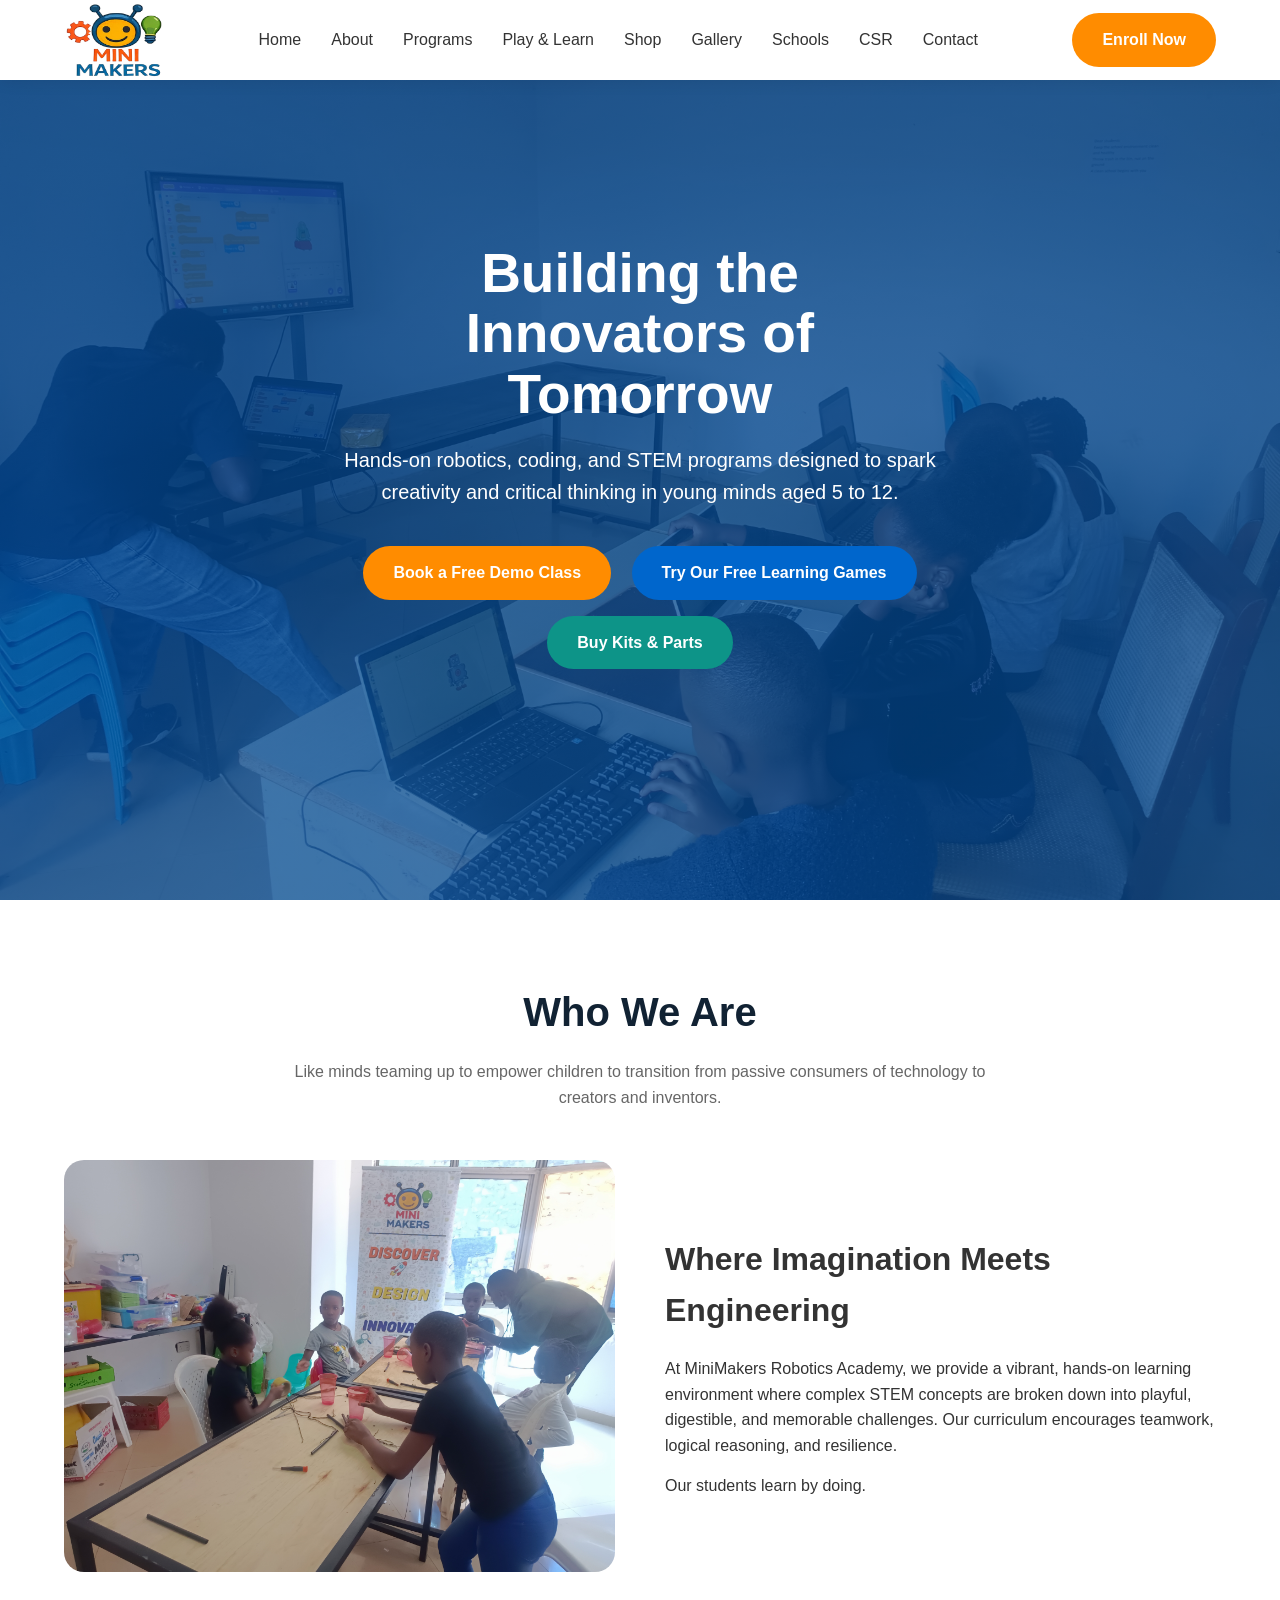
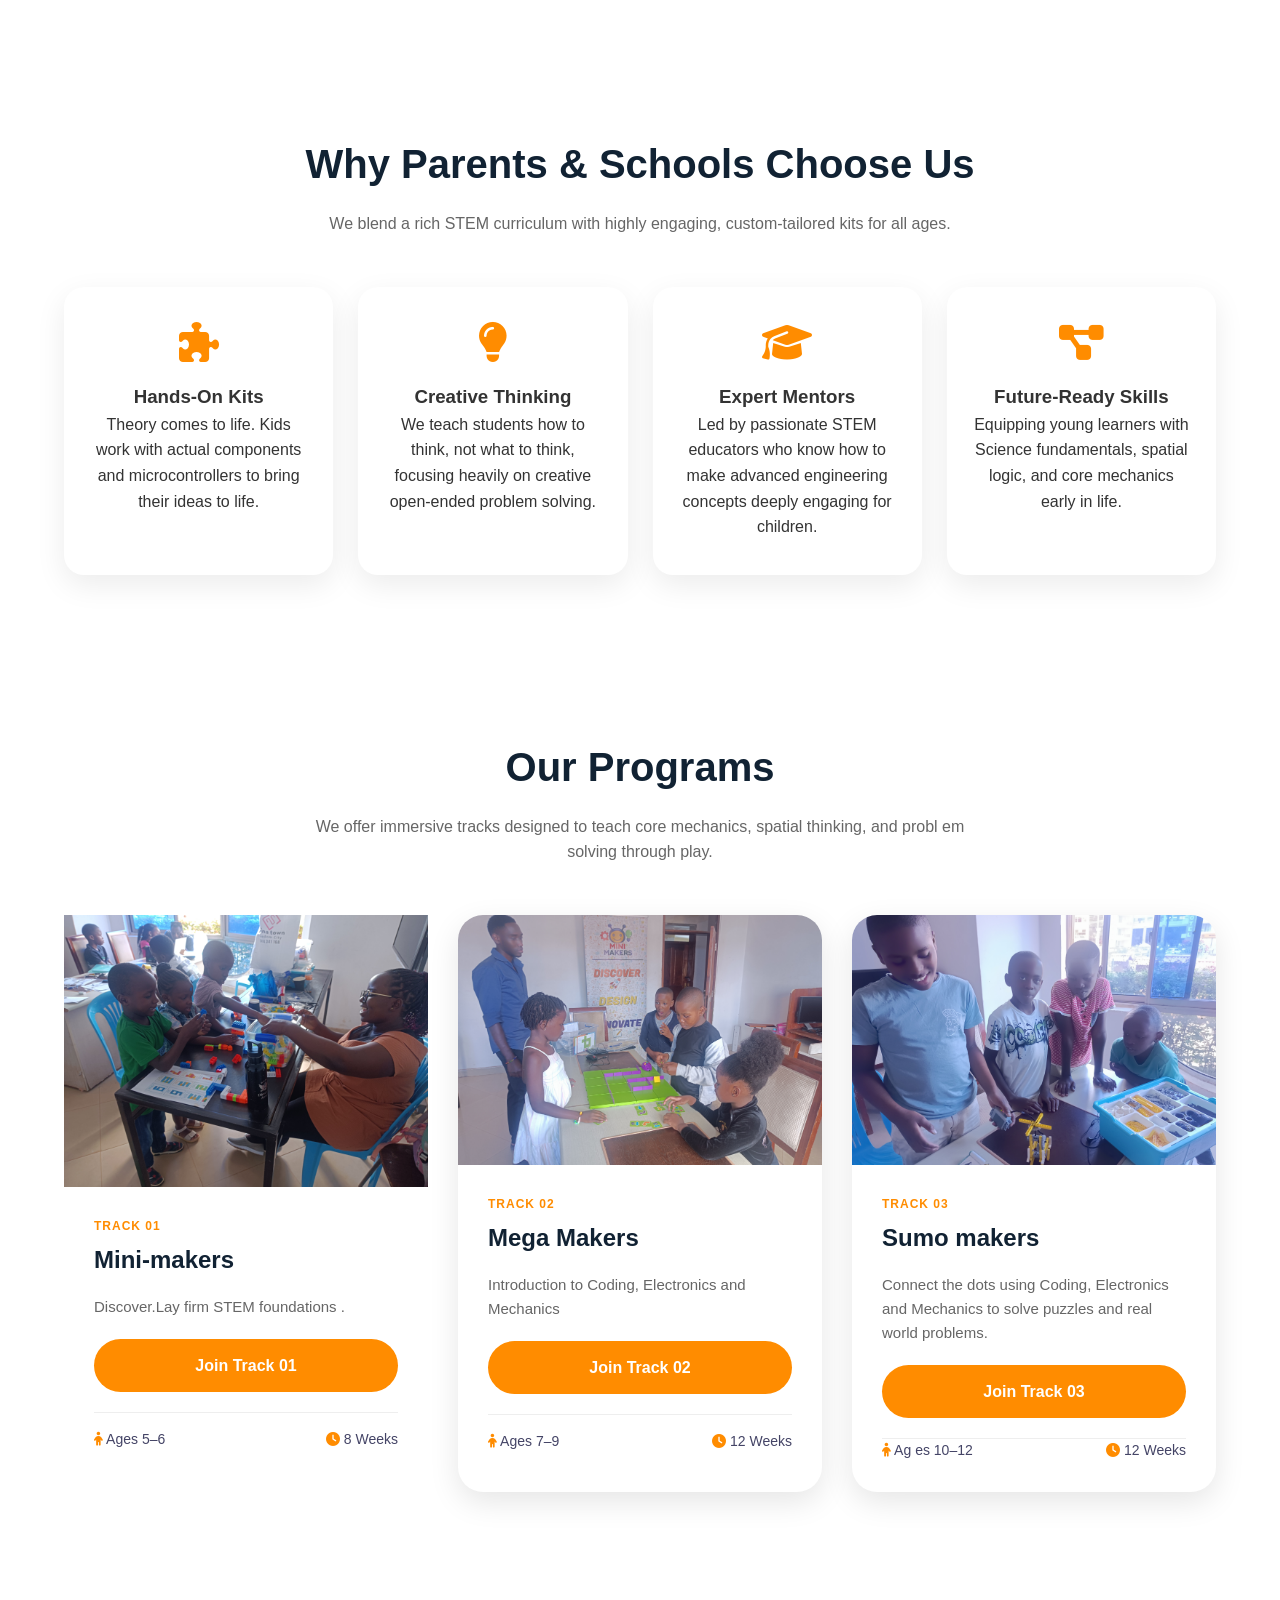
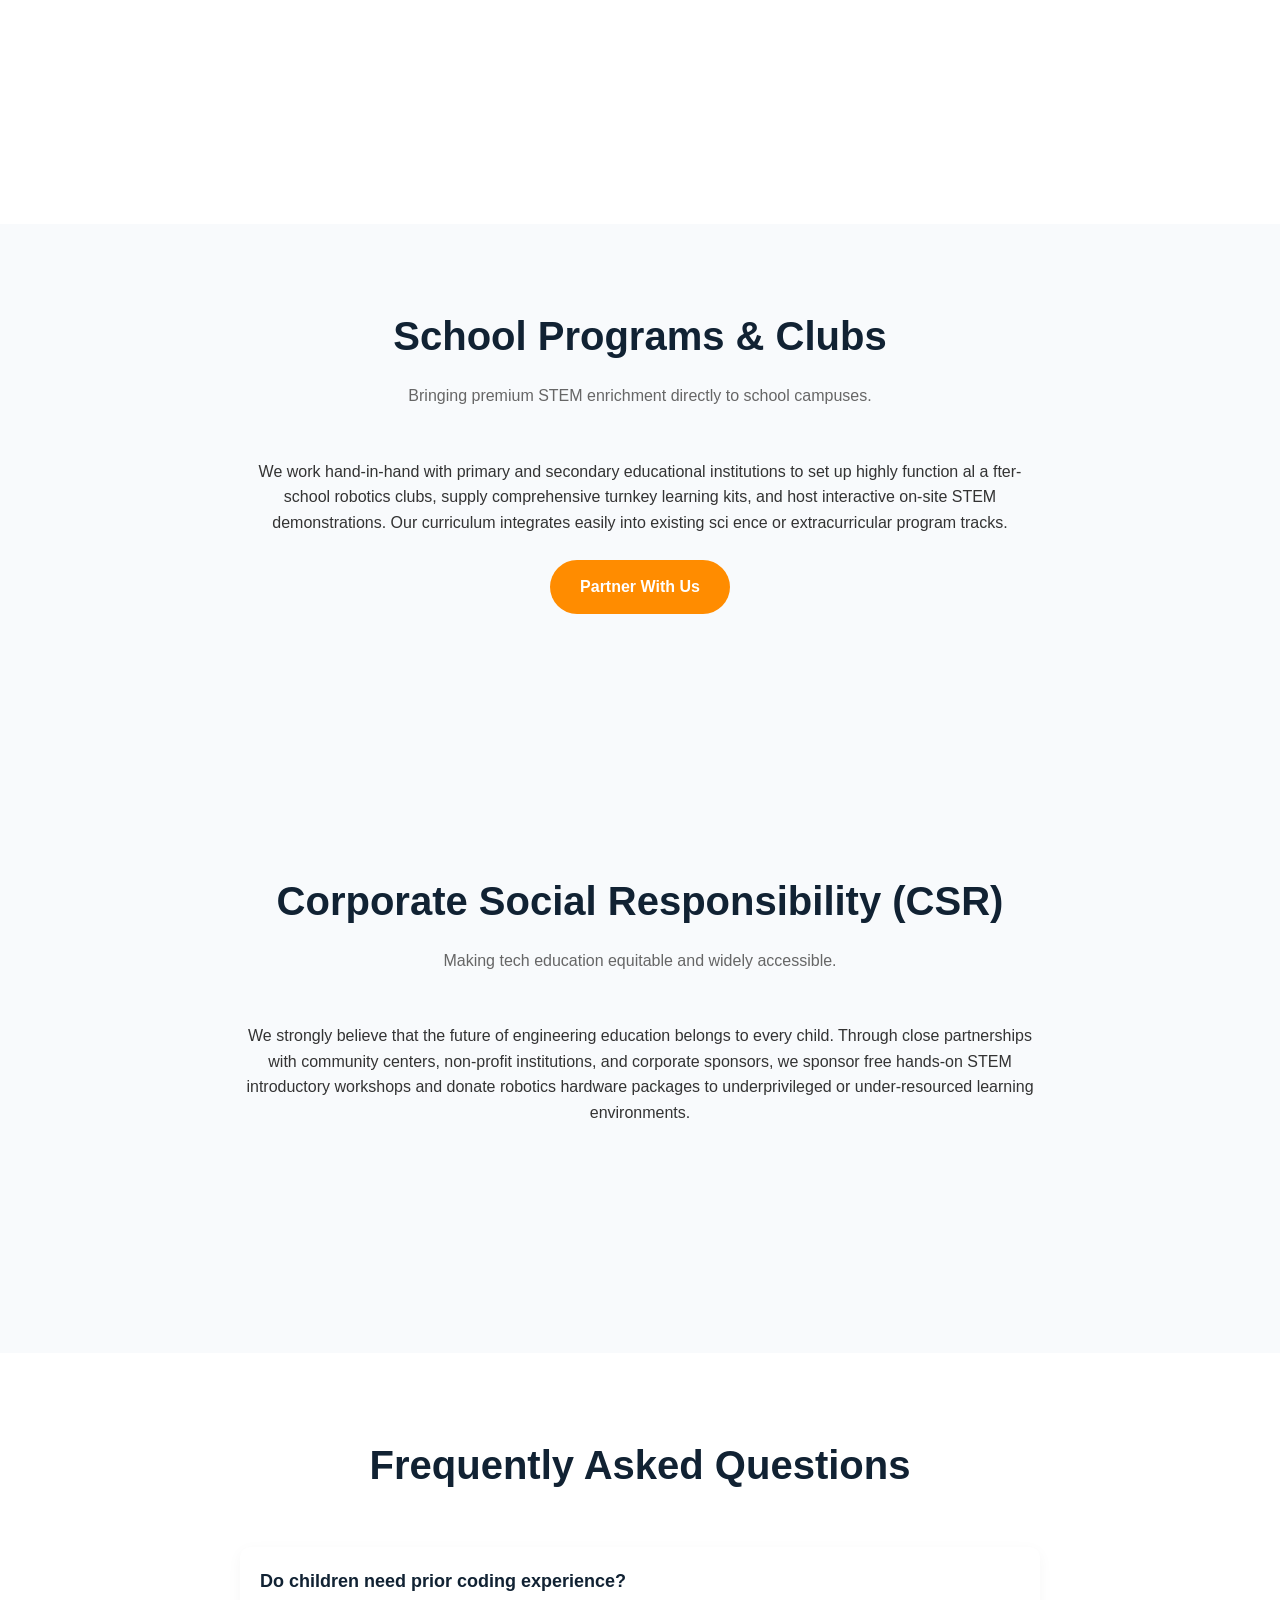
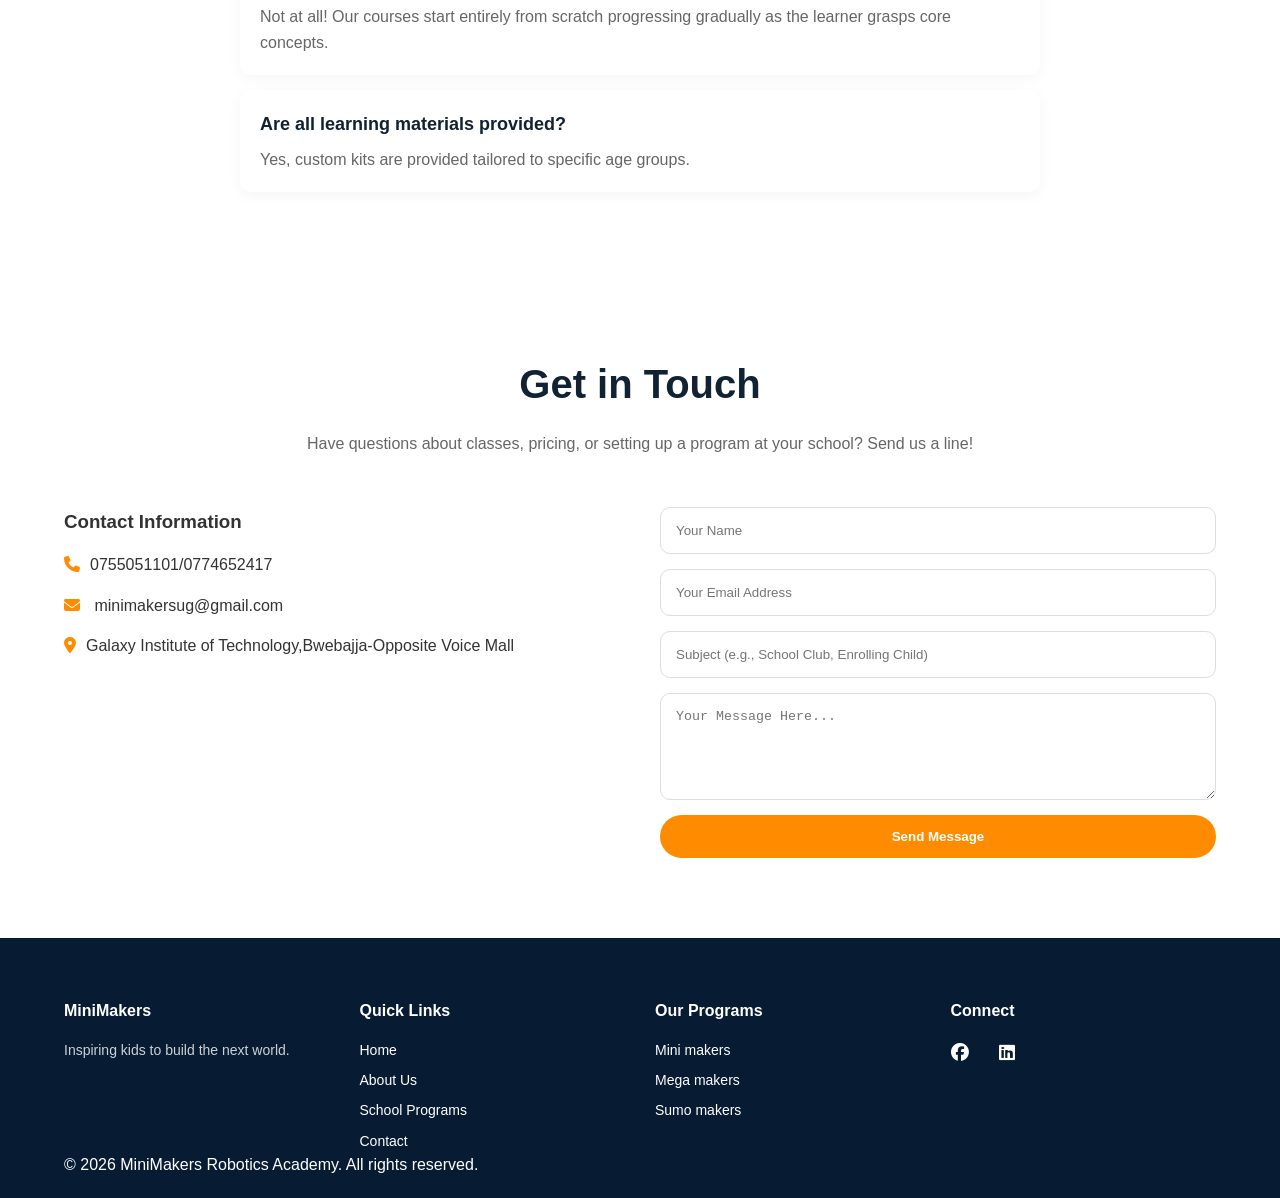
==== index.html @ e047b3f7 "Fix program names: Space Exploration→Mini-makers, Robotics & Coding→Mega-makers, Bio-Engineering→Sum" ====
<!DOCTYPE html>
<html lang="en">

<head>
    <meta charset="UTF-8">
    <meta name="viewport" content="width=device-width, initial-scale=1.0">

    <title>MiniMakers Robotics Academy</title>

    <meta name="description" content="">
    <meta name="keywords" content="">
    <meta name="author" content="MiniMakers  Academy">

    <!-- Google Fonts -->
    <link rel="preconnect" href="https://fonts.googleapis.com">
    <link rel="preconnect" href="https://fonts.gstatic.com" crossorigin>

    <!-- Font Awesome -->
    <link rel="stylesheet"
        href="https://cdnjs.cloudflare.com/ajax/libs/font-awesome/6.6.0/css/all.min.css">

    <!-- Main Styles -->
    <link rel="stylesheet" href="style.css">
</head>

<body>

    <!-- =========================
         HEADER
    ========================== -->

    <header id="header">

        <div class="container">

            <a href="#" class="logo">
                <img src="images/logo.png" alt="MiniMakers Logo">
            </a>

            <nav>

                <ul class="nav-links">

                    <li><a href="#hero">Home</a></li>

                    <li><a href="#about">About</a></li>

                    <li><a href="#programs">Programs</a></li>
                    <li><a href="academy.html">Play &amp; Learn</a></li>
                    <li><a href="shop.html">Shop</a></li>

                    <li><a href="#gallery">Gallery</a></li>

                    <li><a href="#schools">Schools</a></li>

                    <li><a href="#csr">CSR</a></li>

                    <li><a href="#contact">Contact</a></li>

                </ul>

            </nav>

            <a href="#contact" class="btn program-join-btn" data-program="General Enrollment">Enroll Now</a>

            <button class="mobile-menu">
                <i class="fas fa-bars"></i>
            </button>

        </div>

    </header>


    <!-- =========================
         HERO
    ========================== -->

    <section id="hero">
       

 <div class="container">
           <div class="hero-content">
    <h1>Building the Innovators of Tomorrow</h1>
    <p>Hands-on robotics, coding, and STEM programs designed to spark creativity and critical thinking in young minds aged 5 to 12.</p>
    
    <a href="#contact" class="btn program-join-btn" data-program="Free Demo Class">Book a Free Demo Class</a>
    <a href="academy.html" class="btn" style="margin-left:15px; background:#0066cc;">Try Our Free Learning Games</a>
    <a href="shop.html" class="btn" style="margin-left:15px; background:#0d9488;">Buy Kits &amp; Parts</a>
</div>
            <div class="hero-image">
                <!-- Background image handles this via your CSS, but you can add minor accents here if needed -->
            </div>
        </div>
    </section>



    <!-- =========================
         ABOUT
    ========================== -->

    <section id="about">
        <div class="container">
            <div class="section-title">
                <h2>Who We Are</h2>
                <p>Like minds teaming up to empower children to transition from passive consumers of technology to creators and inventors.</p>
            </div>
            <div class="about-grid">
                <div class="about-image">
                    <img src="images/about-robotics.jpg" alt="Children building a robot at MiniMakers">
                </div>
                <div class="about-content">
                    <h3>Where Imagination Meets Engineering</h3>
                    <p>At MiniMakers Robotics Academy, we provide a vibrant, hands-on learning environment where complex STEM concepts are broken down into playful, digestible, and memorable challenges. Our curriculum encourages teamwork, logical reasoning, and resilience.</p>
                    <p style="margin-top: 15px;">Our students learn by doing.</p>
                </div>
            </div>
        </div>
    </section>



    <!-- =========================
         WHY US
    ================

========== -->

    <section id="why-us">
        <div class="container">
            <div class="section-title">
                <h2>Why Parents & Schools Choose Us</h2>
                <p>We blend a rich STEM curriculum with highly engaging, custom-tailored kits for all ages.</p>
            </div>
            <div class="features-grid">
                <article class="feature-card">
                    <i class="fas fa-puzzle-piece"></i>
                    <h3>Hands-On Kits</h3>
                    <p>Theory comes to life. Kids work with actual components and microcontrollers to bring their ideas to life.</p>
                </article>
                <article class="feature-card">
                    <i class="fas fa-lightbulb"></i>
                    <h3>Creative Thinking</h3>
                    <p>We teach students how to think, not what to think, focusing heavily on creative open-ended problem solving.</p>
                </article>
                <article class="feature-card">
                    <i class="fas fa-graduation-cap"></i>
                    <h3>Expert Mentors</h3>
                    <p>Led by passionate STEM educators who know how to make advanced engineering concepts deeply engaging for children.</p>
                </article>
                <article class="feature-card">
                    <i class="fas fa-project-diagram"></i>
                    <h3>Future-Ready Skills</h3>
                    <p>Equipping young learners with Science fundamentals, spatial logic, and core mechanics early in life.</p>
                </article>
            </div>
        </div>
    </section>



    <!-- =========================
         PROGRAMS
    ========================== -->

    <section id="programs">
    <div class="container">
        
        <!-- Wix Section Header -->
        <div class="section-title">
            <h2>Our Programs</h2>
            <p>We offer immersive tracks designed to teach core mechanics, spatial thinking, and probl

em solving through play.</p>
        </div>

        <!-- Wix Grid Layout (3-Column Layout) -->
        <div class="program-grid">

            <article class="program
-card">
                <div class="program-card-image">
                    <img src="images/minimakers.jpg" alt="Space Exploration Track">
                </div>
                <div class="program-card-content">
                    <span class="program-tag" style="font-size: 12px; font-weight: 600; color: #ff8c00; text-transform: uppercase; letter-spacing: 1px;">Track 01</span>
                    <h3 style="margin: 5px 0 15px; font-size: 24px; color: #123;">Mini-makers</h3>
                    <p style="color: #666; font-size: 15px; margin-bottom: 20px;">Discover.Lay firm STEM foundations .</p>
                    
                    <div class="program-action" style="margin-bottom: 20px;">
                        <a href="#contact" class="btn program-join-btn" data-program="Mini-makers Track (Ages 5-6)" style="width: 100%; text-align: center;">Join Track 01</a>
                    </div>

                    <div class="program-meta" style="border-top: 1px solid #eee; padding-top: 15px; display: flex; justify-content: space-between; font-size: 14px; color: #446;">
                        <span><i class="fas fa-child" style="color: #ff8c00;"></i> Ages 5–6</span>
                        <span><i class="fas fa-clock" style="color: #ff8c00;"></i> 8 Weeks</span>
                    </div>
                </div>
            </article>

            <article class="program-card">
                <div class="program-card-image">
                    <img src="images/megamakers.jpg" alt="Robotics & Coding Track">
                </div>
                <div class="program-card-content">
                    <span class="program-tag" style="font-size: 12px; font-weight: 600; color: #ff8c00; text-transform: uppercase; letter-spacing: 1px;">Track 02</span>
                    <h3 style="margin: 5px 0 15px; font-size: 24px

; color: #123;">Mega Makers</h3>
                    <p style="color: #666; font-size: 15px; margin-bottom: 20px;">Introduction to Coding, Electronics and Mechanics  </
p>
                    
                    <div class="program-action" style="margin-bottom: 20px;">
                        <a href="#contact" class="btn program-join-btn" data-program="Mega-makers Track (Ages 7-9)" style="width: 100%; text-align: center;">Join Track 02</a>
                    </div>

                    <div class="program-meta" style="border-top: 1px solid #eee; padding-top: 15px; display: flex; justify-content: space-between; font-size: 14px; color: #446;">
                        <span><i class="fas fa-child" style="color: #ff8c00;"></i> Ages 7–9</span>
                        <span><i class="fas fa-clock" style="color: #ff8c00;"></i> 12 Weeks</span>
                    </div>
                </div>
            </article>

            <article class="program-card">
                <div class="program-card-image">
                    <img src="images/sumomakers.jpg" alt="Bio-Engineering Track">
                </div>
                <div class="program-card-content">
                    <span class="program-tag" style="font-size: 12px; font-weight: 600; color: #ff8c00; text-transform: uppercase; letter-spacing: 1px;">Track 03</span>
                    <h3 style="margin: 5px 0 15px; font-size: 24px; color: #123;">Sumo makers</h3>
                    <p style="color: #666; font-size: 15px; margin-bottom: 20px;"> Connect the dots using Coding, Electronics and Mechanics to solve puzzles and real world problems.</p>
                    
                    <div class="program-action" style="margin-bottom: 20px;">
                        <a href="#contact" class="btn program-join-btn" data-program="Sumo-makers Track (Ages 10-12)" style="width: 100%; text-align: center;">Join Track 03</a>
                    </div>

                    <div class="program-meta" style="border-top: 1px solid #eee; padding-top: 
1
5px; display: flex; justify-content: space-between; font-size: 14px; color: #446;">
                        <span><i class="fas fa-child" style="color: #ff8c00;"></i> Ag
es 10–12</span>
                        <span><i class="fas fa-clock" style="color: #ff8c00;"></i> 12 Weeks</span>
                    </div>
                </div>
            </article>

        </div>
    </div>
</section>



    <!-- =========================
         LEARNING JOURNEY
    ========================== -->

    <section id="journey">
        <div class="container">
            <div class="section-title">
                <h2>The MiniMakers Journey</h2>
                <p>Our progressive path designed to take a child from curious builder to independent innovator.</p>
            </div>
            <!-- Custom stylized CSS snippet can be added to your style.css for .timeline-step items later -->
            <div class="timeline" style="display: flex; flex-direction: column; gap: 20px; max-width: 800px; margin: auto;">
                <div class="timeline-step" style="background: #f9f9f9; padding: 20px; border-left: 4px solid #ff8c00; border-radius: 0 10px 10px 0;">
                    <h4>Step 1: Explore & Discover</h4>
                    <p>Learning the laws of physical motion, basic structural design, balance, and simple machine principles.</p>
                </div>
                <div class="timeline-step" style="background: #f9f9f9; padding: 20px; border-left: 4px solid #0066cc; border-radius: 0 10px 10px 0;">
                    <h4>Step 2: Automate & Code</h4>
                    <p>Introducing motors, electronic loops, logic sequencing, switches, and responsive behavior trees.</p>
                </div>
                <div class="timeline-step" style="background: #f9f9f9; padding: 20px; border-left: 4px solid #28a745; border-radius: 0 10px 10px 0;">
                    <h4>Step 3: Innovate & Create</h4>
                    <p>Working in teams to tackle open-ended problem b
ri
efs, engineering custom functional solutions, and presenting projects to peers.</p>
                </div>
            </div>
        </div>
    </section>



    <!-- ==
=======================
         STATS
    ========================== -->

    <section id="stats">

        <div class="container">

            <div class="stats-grid">

                <div class="stat">

                </div>

                <div class="stat">

                </div>

                <div class="stat">

                </div>

                <div class="stat">

                </div>

            </div>

        </div>

    </section>



    <!-- =========================
         GALLERY
    ========================== -->

<section id="gallery">
        <div class="container">
            <div class="section-title">
                <h2>Moments of Discovery</h2>
                <p>A glimpse into our high-energy classrooms, where Curiosity and Discovery meet.</p>
            </div>
            <div class="gallery-grid">
                <img src="images/gallery-1.jpg" alt="Students collaborating on a mechanical crane project">
                <img src="images/gallery-2.jpg" alt="A child proudly showcasing an autonomous vehicle model">
                <img src="images/gallery-3.jpg" alt="Hands-on coding workshop with smart sensor modules">
            </div>
        </div>
    </section>



    <!-- =========================
         TESTIMONIALS
    ========================== -->

    <section id="testimonials">
        <div class="container">
            <div class="section-title">
                <h2>What Parents Say</h2>
            </div>
            <div class="testimonial-slider" style="max-width: 700px; margin: auto; text-align: center; font-style: italic;">
                <div class="testimonial" style="display: none; padding: 20px;">
                    <p>"I would like to extend my sincere appreciation to the director and the instructors of Mini Makers STEM & Rob
oti
cs classes! My kids look forward to every Saturday and cannot stop talking about the coding and building challenges they tackle. Thank you for making learning so fun, inte
ractive, and impactful for them. We deeply appreciate your dedication."</p>
                    <strong style="display: block; margin-top: 15px; font-style: normal; color: #ff8c00;">— Debbie N., Parent</strong>
                </div>
                <div class="testimonial" style="display: none; padding: 20px;">
                    <p>"I’m really impressed with my son’s experience at Mini Makers. At just 6  years old, I’ve seen him become more curious, confident, and excited about learning through the robotics classes.."</p>
                    <strong style="display: block; margin-top: 15px; font-style: normal; color: #ff8c00;">— Brenda N., Parent</strong>
                </div>
				<div class="testimonial" style="display: none; padding: 20px;">
                    <p>"As a mother to a very active, inquisitive and great 6yr old boy, I have found that robotics is the only class that embodies who he is as an expressive child and he always looks forward to Saturday classes as he gets to test all his imaginations without limits. "</p>
                    <strong style="display: block; margin-top: 15px; font-style: normal; color: #ff8c00;">— Lin EK., Parent</strong>
                </div>
            </div>
        </div>
    </section>


    <!-- =========================
         SCHOOL PARTNERSHIPS
    ========================== -->

   <section id="schools">
        <div class="container">
            <div class="section-title">
                <h2>School Programs & Clubs</h2>
                <p>Bringing premium STEM enrichment directly to school campuses.</p>
            </div>
            <div class="school-content" style="max-width: 800px; margin: auto; text-align: center;">
                <p>We work hand-in-hand with primary and secondary educational institutions to set up highly function
al a
fter-school robotics clubs, supply comprehensive turnkey learning kits, and host interactive on-site STEM demonstrations. Our curriculum integrates easily into existing sci
ence or extracurricular program tracks.</p>
                <a href="#contact" class="btn" style="margin-top: 25px;">Partner With Us</a>
            </div>
        </div>
    </section>



    <!-- =========================
         CSR
    ========================== -->

    <section id="csr">
        <div class="container">
            <div class="section-title">
                <h2>Corporate Social Responsibility (CSR)</h2>
                <p>Making tech education equitable and widely accessible.</p>
            </div>
            <div class="csr-content" style="max-width: 800px; margin: auto; text-align: center;">
                <p>We strongly believe that the future of engineering education belongs to every child. Through close partnerships with community centers, non-profit institutions, and corporate sponsors, we sponsor free hands-on STEM introductory workshops and donate robotics hardware packages to underprivileged or under-resourced learning environments.</p>
            </div>
        </div>
    </section>



    <!-- =========================
         FAQ
    ========================== -->

    <section id="faq">
        <div class="container">
            <div class="section-title">
                <h2>Frequently Asked Questions</h2>
            </div>
            <div class="faq-container" style="display: flex; flex-direction: column; gap: 15px;">
                <div class="faq-item" style="background: #fff; padding: 20px; border-radius: 10px; box-shadow: 0 4px 15px rgba(0,0,0,0.04);">
                    <h5 style="font-size: 18px; color: #123; margin-bottom: 8px;">Do children need prior coding experience?</h5>
                    <p style="color: #666;">Not at all! Our courses start entirely from scratch progressing gradually as the learner grasps core concepts.</p>
      
     
     </div>
                <div class="faq-item" style="background: #fff; padding: 20px; border-radius: 10px; box-shadow: 0 4px 15px rgba(0,0,0,0.04);">
                   
 <h5 style="font-size: 18px; color: #123; margin-bottom: 8px;">Are all learning materials provided?</h5>
                    <p style="color: #666;">Yes, custom kits are provided tailored to specific age groups.</p>
                </div>
            </div>
        </div>
    </section>



    <!-- =========================
         CONTACT
    ========================== -->

    <section id="contact">
        <div class="container">
            <div class="section-title">
                <h2>Get in Touch</h2>
                <p>Have questions about classes, pricing, or setting up a program at your school? Send us a line!</p>
            </div>
            <div class="contact-grid">
                <div class="contact-info">
                    <h3>Contact Information</h3>
                    <p style="margin: 15px 0;"><i class="fas fa-phone" style="color: #ff8c00; margin-right: 10px;"></i>0755051101/0774652417</p>
					<p style="margin: 15px 0;"><i class="fas fa-envelope" style="color: #ff8c00; margin-right: 10px;"></i> minimakersug@gmail.com</p>
                    <p style="margin: 15px 0;"><i class="fas fa-map-marker-alt" style="color: #ff8c00; margin-right: 10px;"></i>Galaxy Institute of Technology,Bwebajja-Opposite Voice Mall</p>
					
                </div>
                <form class="contact-form" action="https://api.web3forms.com/submit" method="POST">
    <!-- Your active Web3Forms Access Key -->
    <input type="hidden" name="access_key" value="a39038b3-eb34-4a4d-ba0d-b26e1d33c9f1">

    <!-- Structured inputs styled to match your CSS layouts -->
    <input type="text" name="name" placeholder="Your Name" required>
    <input type="email" name="email" placeholder="Your Email Address" required>
    <input type="text" name="subject" placeholder="Subject (e.g., School Club, Enrolli
ng Chi
ld)">
    <textarea name="message" rows="5" placeholder="Your Message Here..." required></textarea>

    <!-- Invisible anti-spam honeypot protection -->
    <input type="che
ckbox" name="botcheck" class="hidden" style="display: none;">

    <button type="submit" class="btn" style="border: none; cursor: pointer;">Send Message</button>
</form>
            </div>
        </div>
    </section>


    <!-- =========================
         FOOTER
    ========================== -->

    <footer>
        <div class="container">
            <div class="footer-grid">
                <div class="footer-about">
                    <h4>MiniMakers</h4>
                    <p style="font-size: 14px; margin-top: 15px; opacity: 0.8;">Inspiring kids to build the next world.</p>
                </div>
                <div class="footer-links">
                    <h4>Quick Links</h4>
                    <ul style="margin-top: 15px; font-size: 14px; display: flex; flex-direction: column; gap: 8px;">
                        <li><a href="#hero">Home</a></li>
                        <li><a href="#about">About Us</a></li>
                        <li><a href="#schools">School Programs</a></li>
                        <li><a href="#contact">Contact</a></li>
                    </ul>
                </div>
                <div class="footer-programs">
                    <h4>Our Programs</h4>
                    <ul style="margin-top: 15px; font-size: 14px; display: flex; flex-direction: column; gap: 8px;">
                        <li>Mini makers</li>
                        <li>Mega makers</li>
                        <li>Sumo makers</li>
                    </ul>
                </div>
                <div class="footer-contact">
                    <h4>Connect</h4>
                    <div style="margin-top: 15px; display: flex; gap: 15px; font-size: 18px;">
                        <a href="#"><i class="fab fa-facebook"></i></a>
                        <a href="#"><i class="fab fa
-instag
ram"></i></a>
                        <a href="#"><i class="fab fa-linkedin"></i></a>
                    </div>
                </div>
            </div>
            <div cla
ss="footer-bottom">
                <p>&copy; 2026 MiniMakers Robotics Academy. All rights reserved.</p>
            </div>
        </div>
    </footer>



    <!-- Back To Top -->

    <button id="backToTop">

        <i class="fas fa-arrow-up"></i>

    </button>



    <!-- JavaScript -->

    <script src="script.js"></script>

</body>

</html>
---- style.css ----
/* ==========================================
   MiniMakers Robotics Academy
   Main Stylesheet
========================================== */


/* ==========================================
   GLOBAL RESET
========================================== */

* {
    margin: 0;
    padding: 0;
    box-sizing: border-box;
}


html {
    scroll-behavior: smooth;
}


body {

    font-family: 'Poppins', Arial, sans-serif;

    color: #333;

    background: #ffffff;

    line-height: 1.6;

}


img {

    max-width: 100%;

    display: block;

}


a {

    text-decoration: none;

    color: inherit;

}


ul {

    list-style: none;

}


.container {

    width: 90%;

    max-width: 1200px;

    margin: auto;

}


section {

    padding: 80px 0;

}


/* ==========================================
   BUTTONS
========================================== */


.btn {

    display: inline-block;

    padding: 14px 30px;

    border-radius: 30px;

    background: #ff8c00;

    color: white;

    font-weight: 600;

    transition: 0.3s;

}


.btn:hover {

    transform: translateY(-3px);

    opacity: 0.9;

}



/* ==========================================
   HEADER
========================================== */


header {

    position: fixed;

    width: 100%;

    top: 0;

    left: 0;

    background: white;

    z-index: 1000;

    box-shadow: 0 2px 15px rgba(0,0,0,0.08);

}


header .container {

    height: 80px;

    display: flex;

    align-items: center;

    justify-content: space-between;

}



.logo img {

    width: 100px;
	height:80px;

}



.nav-links {

    display: flex;

    gap: 30px;

}


.nav-links a {

    font-weight: 500;

    transition: .3s;

}


.nav-links a:hover {

    color:#ff8c00;

}


.mobile-menu {

    display:none;

    border:none;

    background:none;

    font-size:25px;

}



/* ==========================================
   HERO SECTION
========================================== */


#hero {

    min-height:100vh;

    display:flex;

    align-ite
ms:center;

    background:

    linear-gradient(
        rgba(0,70,140,.75),
        rgba(0,70,140,.75)
    ),

    url("images/hero.jpg");

    background-size:cover;

    background-position:center;

    color:white;

    padding-top:100px;

}



.hero-content {
    max-width:600px;
    margin:0 auto;
    text-align:center;
}


.hero-content h1 {

    font-size:55px;

    line-height:1.1;

    margin-bottom:20px;

}


.hero-content p {

    font-size:20px;

    margin-bottom:30px;

}




/* ==========================================
   SECTION TITLES
========================================== */


.section-title {

    text-align:center;

    margin-bottom:50px;

}


.section-title h2 {

    font-size:40px;

    color:#123;

}


.section-title p {

    max-width:700px;

    margin:15px auto;

    color:#666;

}



/* ==========================================
   ABOUT
========================================== */


.about-grid {

    display:grid;

    grid-template-columns:1fr 1fr;

    gap:50px;

    align-items:center;

}



.about-image img {

    border-radius:20px;

}



.about-content h3 {

    font-size:32px;

    margin-bottom:20px;

}



/* ==========================================
   FEATURES
========================================== */


.features-grid {

    display:grid;

    grid-template-columns:repeat(4,1fr);

    gap:25px;

}


.feature-card {

    padding:35px 25px;

    background:white;

    border-radius:20px;

    box-shadow:0 10px 30px rgba(0,0,0,.08);

    text-align:center;

    transition:.3s;

}


.feature-card:hover {

    transform:translateY(-10px);

}



.feature-card i {

    font-size:40px;

    color:#ff8c00;

    margin-bottom:20px;

}



/* ==========================================
   PROGRAMS
========================================== */


.program-grid {

    display:grid;

    grid-template-columns:repeat(3,1fr);

    gap:30px;

}



.program-card {

    border-radius:25px;

    overflow:hidden;

    background:white;

    box-shadow:0 10px 30px rgba(0,0,0,.1)
;

    transition:.3s;

}


.program-card:hover {

    transform:translateY(-10px);

}



.program-card img {

    height:250px;

    width:100%;

    object-fit:cover;

}


.program-card-content {

    padding:30px;

}



/* ==========================================
   JOURNEY
========================================== */


.timeline {

    min-height:300px;

}



/* ==========================================
   STATS
========================================== */


#stats {

    background:#f5f8fc;

}



.stats-grid {

    display:grid;

    grid-template-columns:repeat(4,1fr);

    text-align:center;

}



.stat h3 {

    font-size:45px;

    color:#0066cc;

}


/* ==========================================
   GALLERY
========================================== */


.gallery-grid {

    display:grid;

    grid-template-columns:repeat(3,1fr);

    gap:20px;

}



.gallery-grid img {

    height:250px;

    object-fit:cover;

    border-radius:20px;

}



/* ==========================================
   TESTIMONIALS
========================================== */


.testimonial-slider {

    min-height:200px;

}



/* ==========================================
   SCHOOL + CSR
========================================== */


#schools,
#csr {

    background:#f8fafc;

}


.school-content,
.csr-content {

    min-height:250px;

}



/* ==========================================
   FAQ
========================================== */


.faq-container {

    max-width:800px;

    margin:auto;

}



/* ==========================================
   CONTACT
========================================== */


.contact-grid {

    display:grid;

    grid-template-columns:1fr 1fr;

    gap:40px;

}



.contact-form {

    display:flex;

    flex-direction:column;

    gap:15px;

}



.contact-form input,
.contact-form textarea {

    padding:15px;

    border:1px solid #ddd;

    border-radius:10px;

}



/* ==========================================
   FOOTER
==========================
================ */


footer {

    background:#071b33;

    color:white;

    padding:60px 0 20px;

}



.footer-grid {

    display:grid;

    grid-template-columns:repeat(4,1fr);

    gap:30px;

}


.footer-bottom {

    margin-top:40px;

    text-align:center;

    border-top:1px solid rgba(255,255,255,.2);

    padding-top:20px;

}



/* ==========================================
   BACK TO TOP
========================================== */


#backToTop {

    position:fixed;

    bottom:30px;

    right:30px;

    width:45px;

    height:45px;

    border-radius:50%;

    border:none;

    background:#ff8c00;

    color:white;

    display:none;

}



/* ==========================================
   MOBILE RESPONSIVE
========================================== */


@media(max-width:900px){


.nav-links {

    display:none;

}


.mobile-menu {

    display:block;

}



.features-grid,
.program-grid,
.stats-grid,
.footer-grid {

    grid-template-columns:1fr 1fr;

}


.about-grid,
.contact-grid {

    grid-template-columns:1fr;

}


.hero-content h1 {

    font-size:40px;

}


}



@media(max-width:600px){


section {

    padding:60px 0;

}


.features-grid,
.program-grid,
.stats-grid,
.footer-grid,
.gallery-grid {

    grid-template-columns:1fr;

}


.hero-content h1 {

    font-size:32px;

}


.section-title h2 {

    font-size:30px;

}


}

/* Animation Support */

.hidden {

    opacity:0;

    transform:translateY(40px);

    transition:all .7s ease;

}


.show {

    opacity:1;

    transform:translateY(0);

}


/* Mobile Menu */

@media(max-width:900px){

.nav-links.active{

    display:flex;

    position:absolute;

    top:80px;

    left:0;

    width:100%;

    background:white;

    flex-direction:column;

    text-align:center;

    padding:30px;

    box-shadow:0 10px 20px rgba(0,0,0,.1);

}

}


/* Header animation */

header.scrolled{

    box-shadow:0 5px 25px rgba(0,0,0,.15);

}

/* Program Card Flex Adjustments */
.program-card {
    display: f
lex;
    flex-direction: column;
    justify-content: space-between;
}
.program-card-content {
    display: flex;
    flex-direction: column;
    flex-grow: 1;
}
.program-action {
    margin-top: auto; /* Pushes the join button to stay flush at the bottom */
}

/* Hero buttons centered */
.hero-content .btn { display:inline-block; margin:8px; }
.hero-content a.btn[style*="margin-left"] { margin-left:8px !important; }
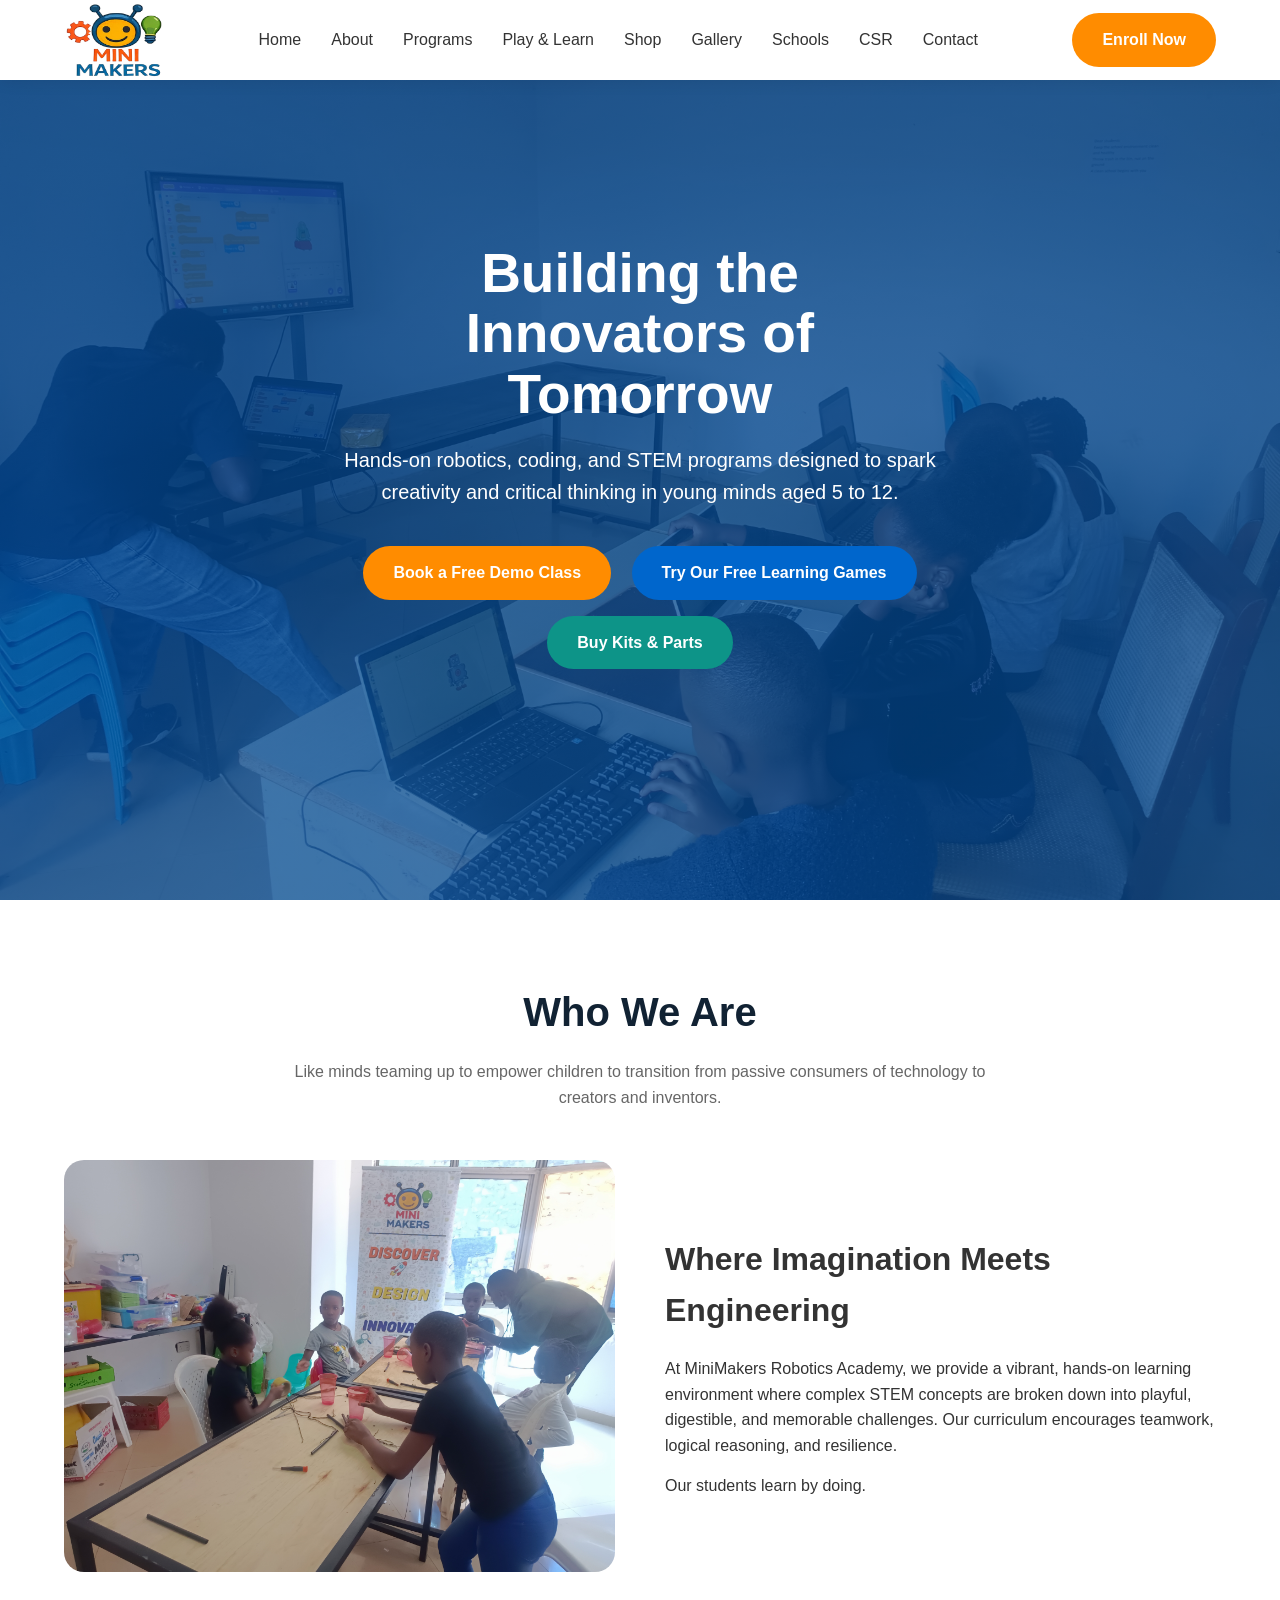
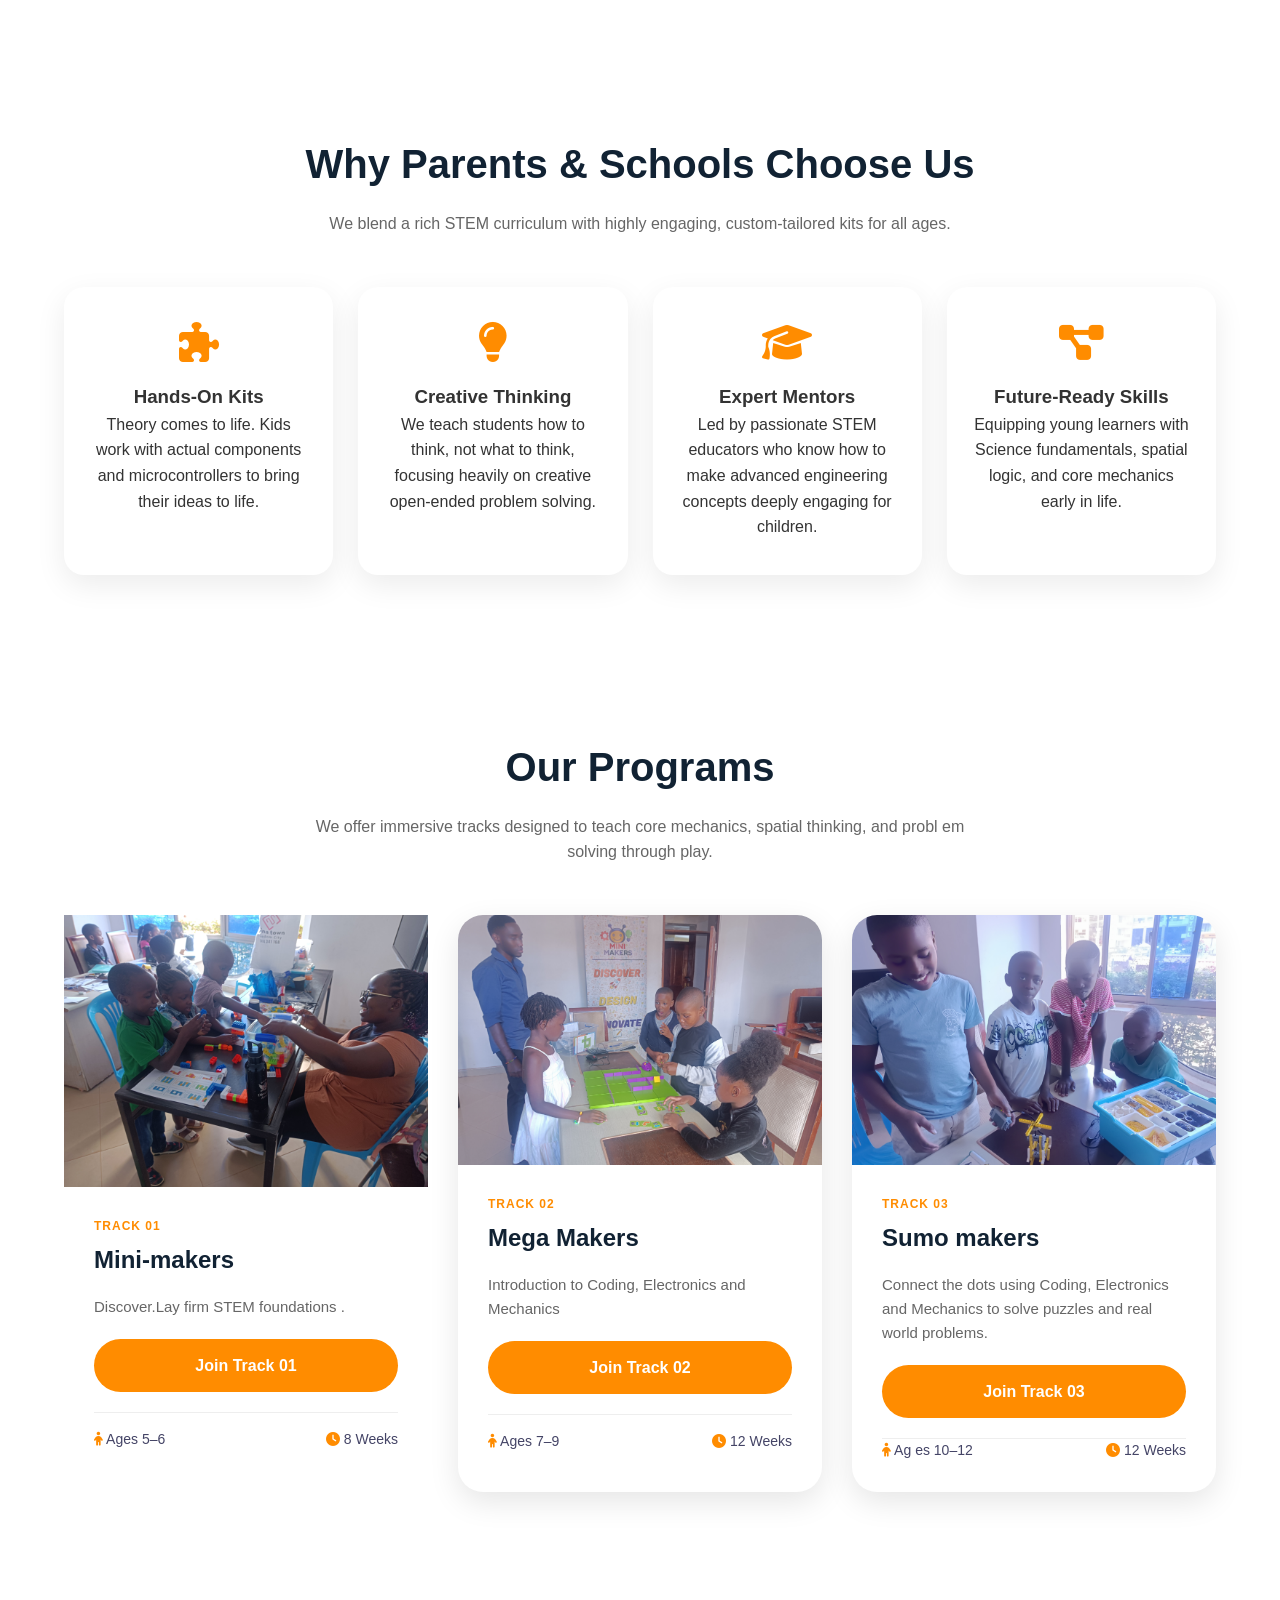
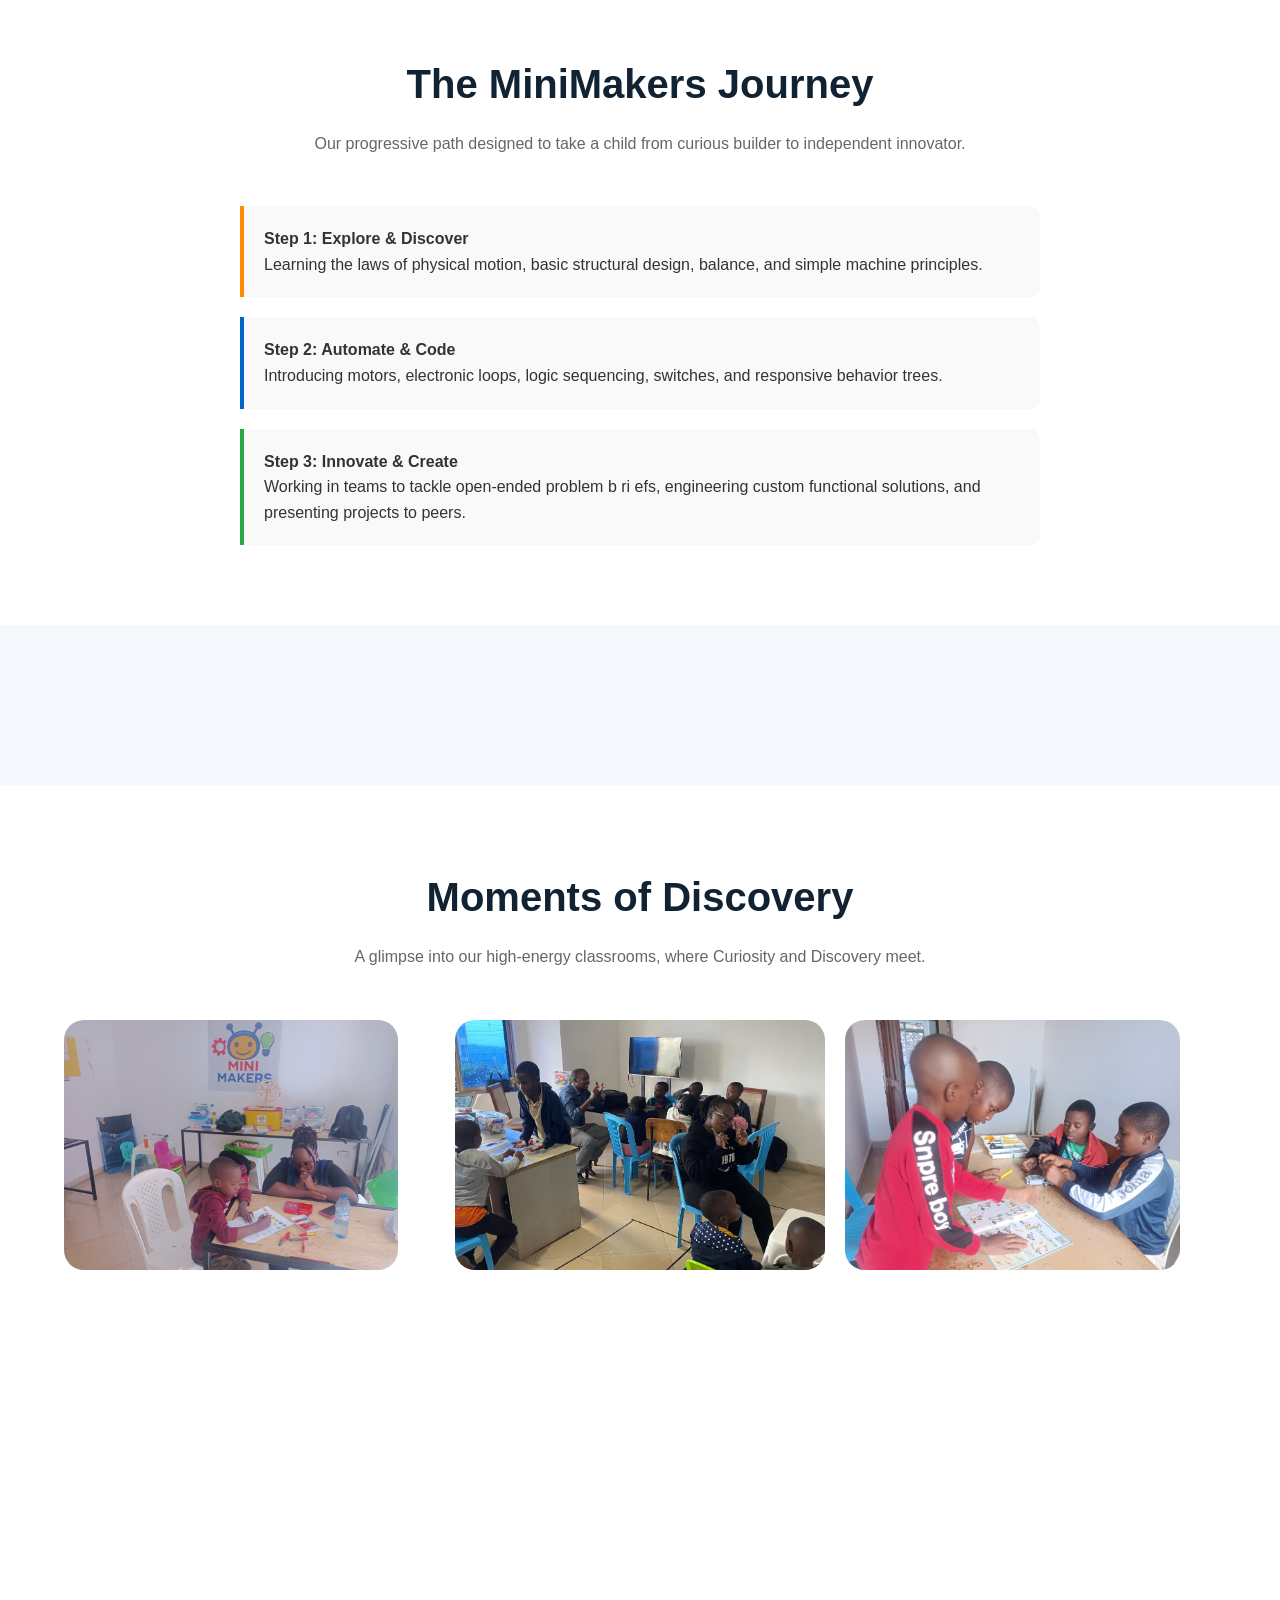
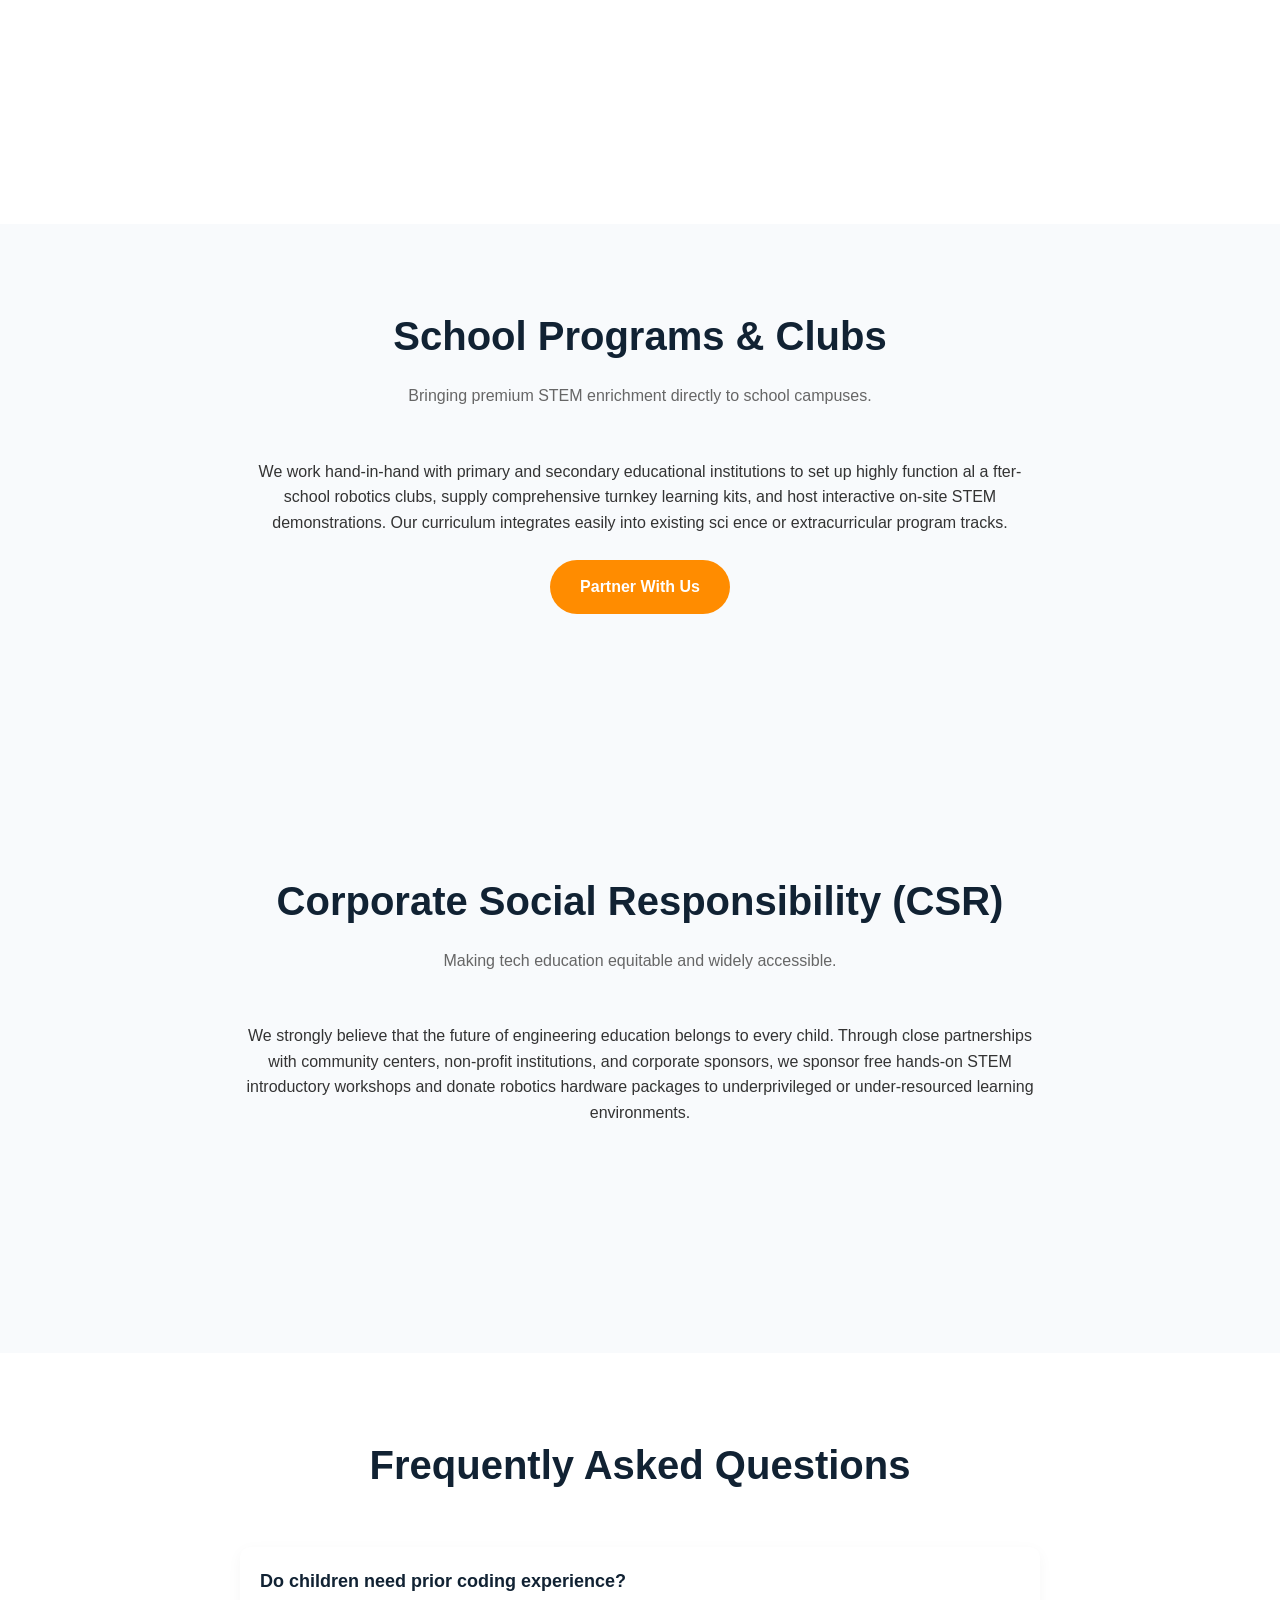
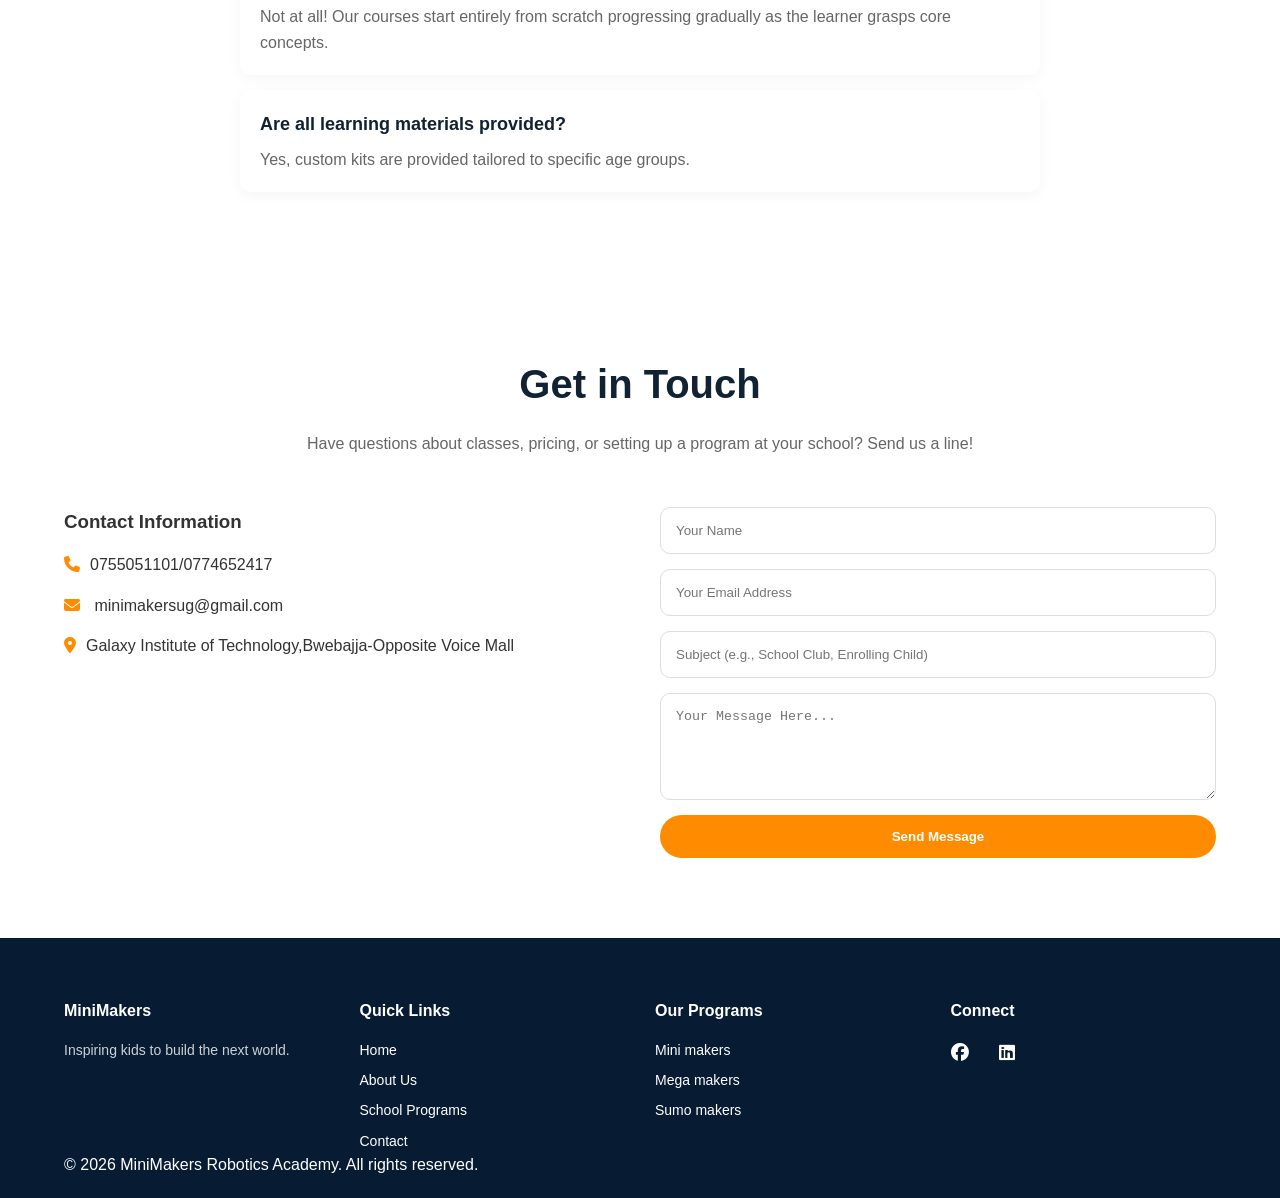
==== commit 46f71946: "Fix image alt texts to match Mini/Mega/Sumo-makers track names" ====
--- a/index.html
+++ b/index.html
@@ -181,7 +181,7 @@
             <article class="program
 -card">
                 <div class="program-card-image">
-                    <img src="images/minimakers.jpg" alt="Space Exploration Track">
+                    <img src="images/minimakers.jpg" alt="Mini-makers Track (Ages 5-6)">
                 </div>
                 <div class="program-card-content">
                     <span class="program-tag" style="font-size: 12px; font-weight: 600; color: #ff8c00; text-transform: uppercase; letter-spacing: 1px;">Track 01</span>
@@ -189,7 +189,7 @@
                     <p style="color: #666; font-size: 15px; margin-bottom: 20px;">Discover.Lay firm STEM foundations .</p>
                     
                     <div class="program-action" style="margin-bottom: 20px;">
-                        <a href="#contact" class="btn program-join-btn" data-program="Mini-makers Track (Ages 5-6)" style="width: 100%; text-align: center;">Join Track 01</a>
+                        <a href="#contact" class="btn program-join-btn" data-program="Space Exploration" style="width: 100%; text-align: center;">Join Track 01</a>
                     </div>
 
                     <div class="program-meta" style="border-top: 1px solid #eee; padding-top: 15px; display: flex; justify-content: space-between; font-size: 14px; color: #446;">
@@ -201,7 +201,7 @@
 
             <article class="program-card">
                 <div class="program-card-image">
-                    <img src="images/megamakers.jpg" alt="Robotics & Coding Track">
+                    <img src="images/megamakers.jpg" alt="Mega-makers Track (Ages 7-9)">
                 </div>
                 <div class="program-card-content">
                     <span class="program-tag" style="font-size: 12px; font-weight: 600; color: #ff8c00; text-transform: uppercase; letter-spacing: 1px;">Track 02</span>
@@ -212,7 +212,7 @@
 p>
                     
                     <div class="program-action" style="margin-bottom: 20px;">
-                        <a href="#contact" class="btn program-join-btn" data-program="Mega-makers Track (Ages 7-9)" style="width: 100%; text-align: center;">Join Track 02</a>
+                        <a href="#contact" class="btn program-join-btn" data-program="Robotics & Coding" style="width: 100%; text-align: center;">Join Track 02</a>
                     </div>
 
                     <div class="program-meta" style="border-top: 1px solid #eee; padding-top: 15px; display: flex; justify-content: space-between; font-size: 14px; color: #446;">
@@ -224,7 +224,7 @@
 
             <article class="program-card">
                 <div class="program-card-image">
-                    <img src="images/sumomakers.jpg" alt="Bio-Engineering Track">
+                    <img src="images/sumomakers.jpg" alt="Sumo-makers Track (Ages 10-12)">
                 </div>
                 <div class="program-card-content">
                     <span class="program-tag" style="font-size: 12px; font-weight: 600; color: #ff8c00; text-transform: uppercase; letter-spacing: 1px;">Track 03</span>
@@ -232,7 +232,7 @@
                     <p style="color: #666; font-size: 15px; margin-bottom: 20px;"> Connect the dots using Coding, Electronics and Mechanics to solve puzzles and real world problems.</p>
                     
                     <div class="program-action" style="margin-bottom: 20px;">
-                        <a href="#contact" class="btn program-join-btn" data-program="Sumo-makers Track (Ages 10-12)" style="width: 100%; text-align: center;">Join Track 03</a>
+                        <a href="#contact" class="btn program-join-btn" data-program="Bio-Engineering" style="width: 100%; text-align: center;">Join Track 03</a>
                     </div>
 
                     <div class="program-meta" style="border-top: 1px solid #eee; padding-top: 
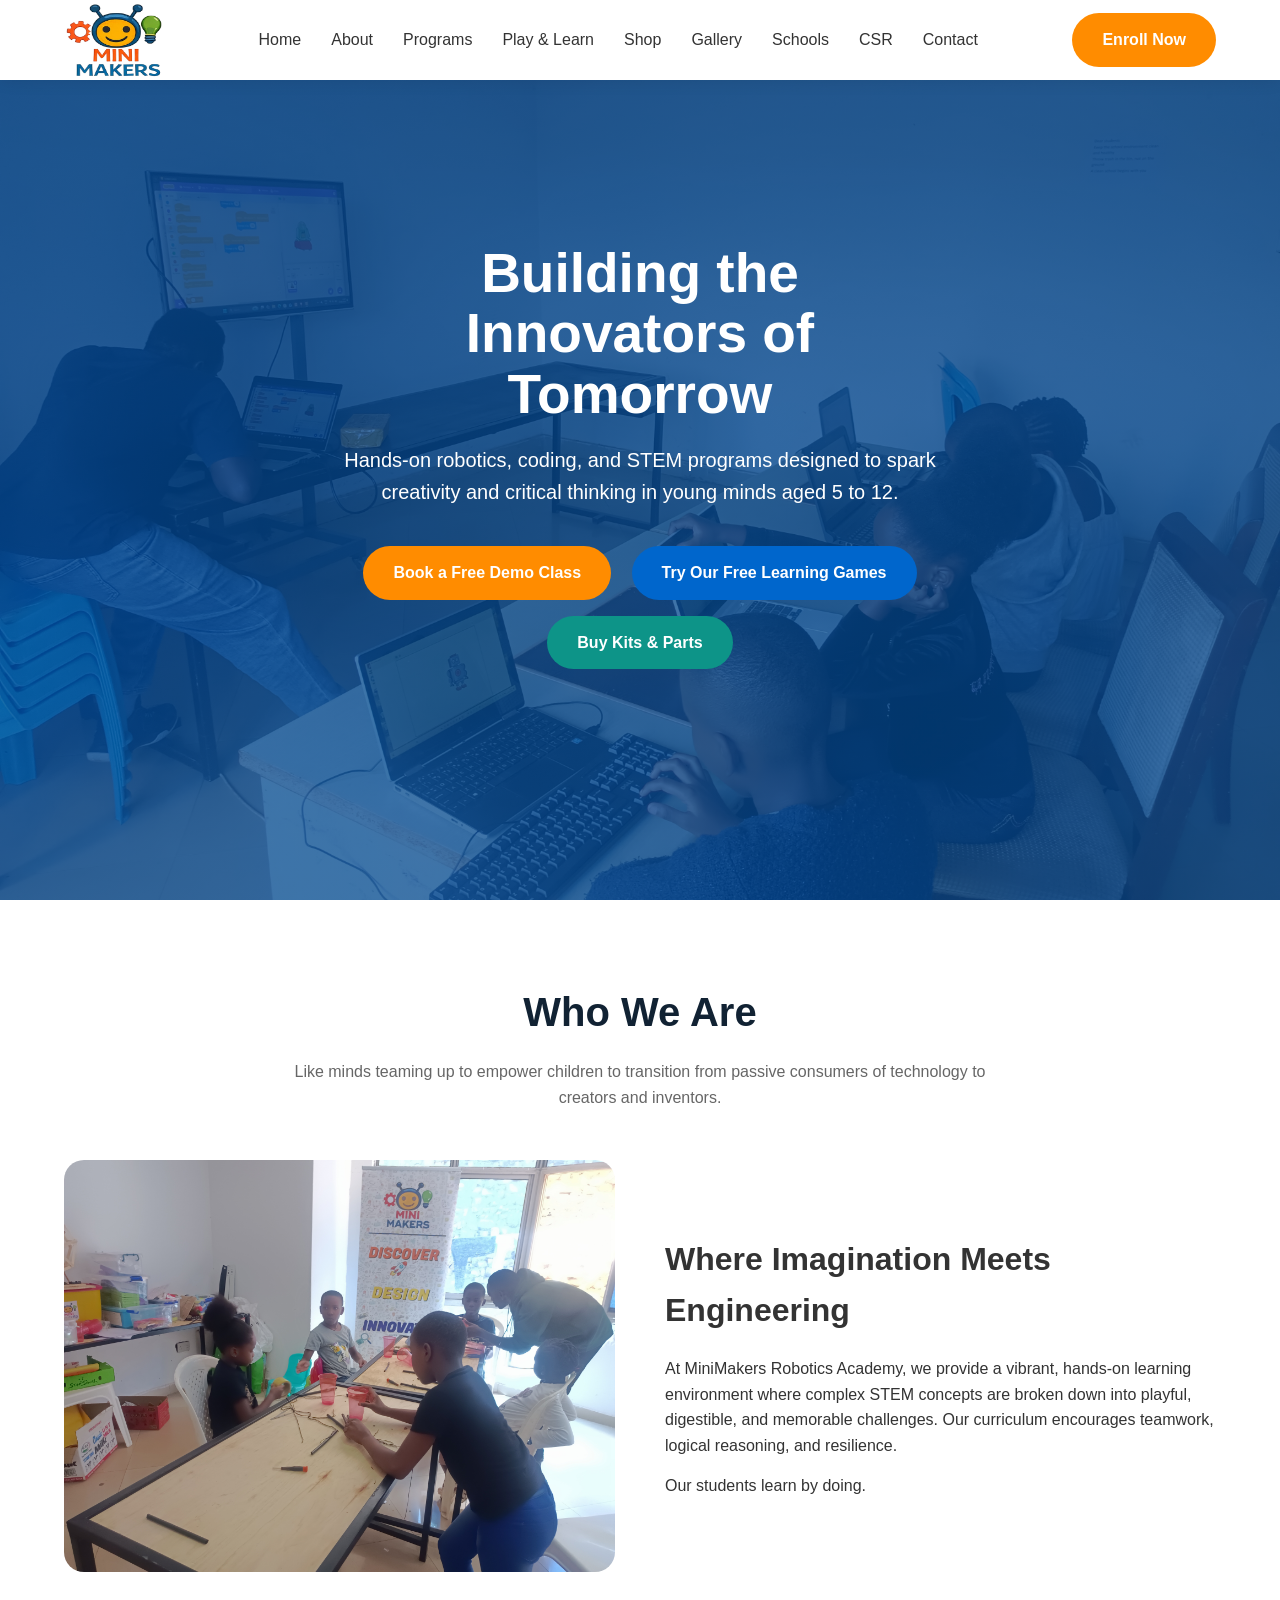
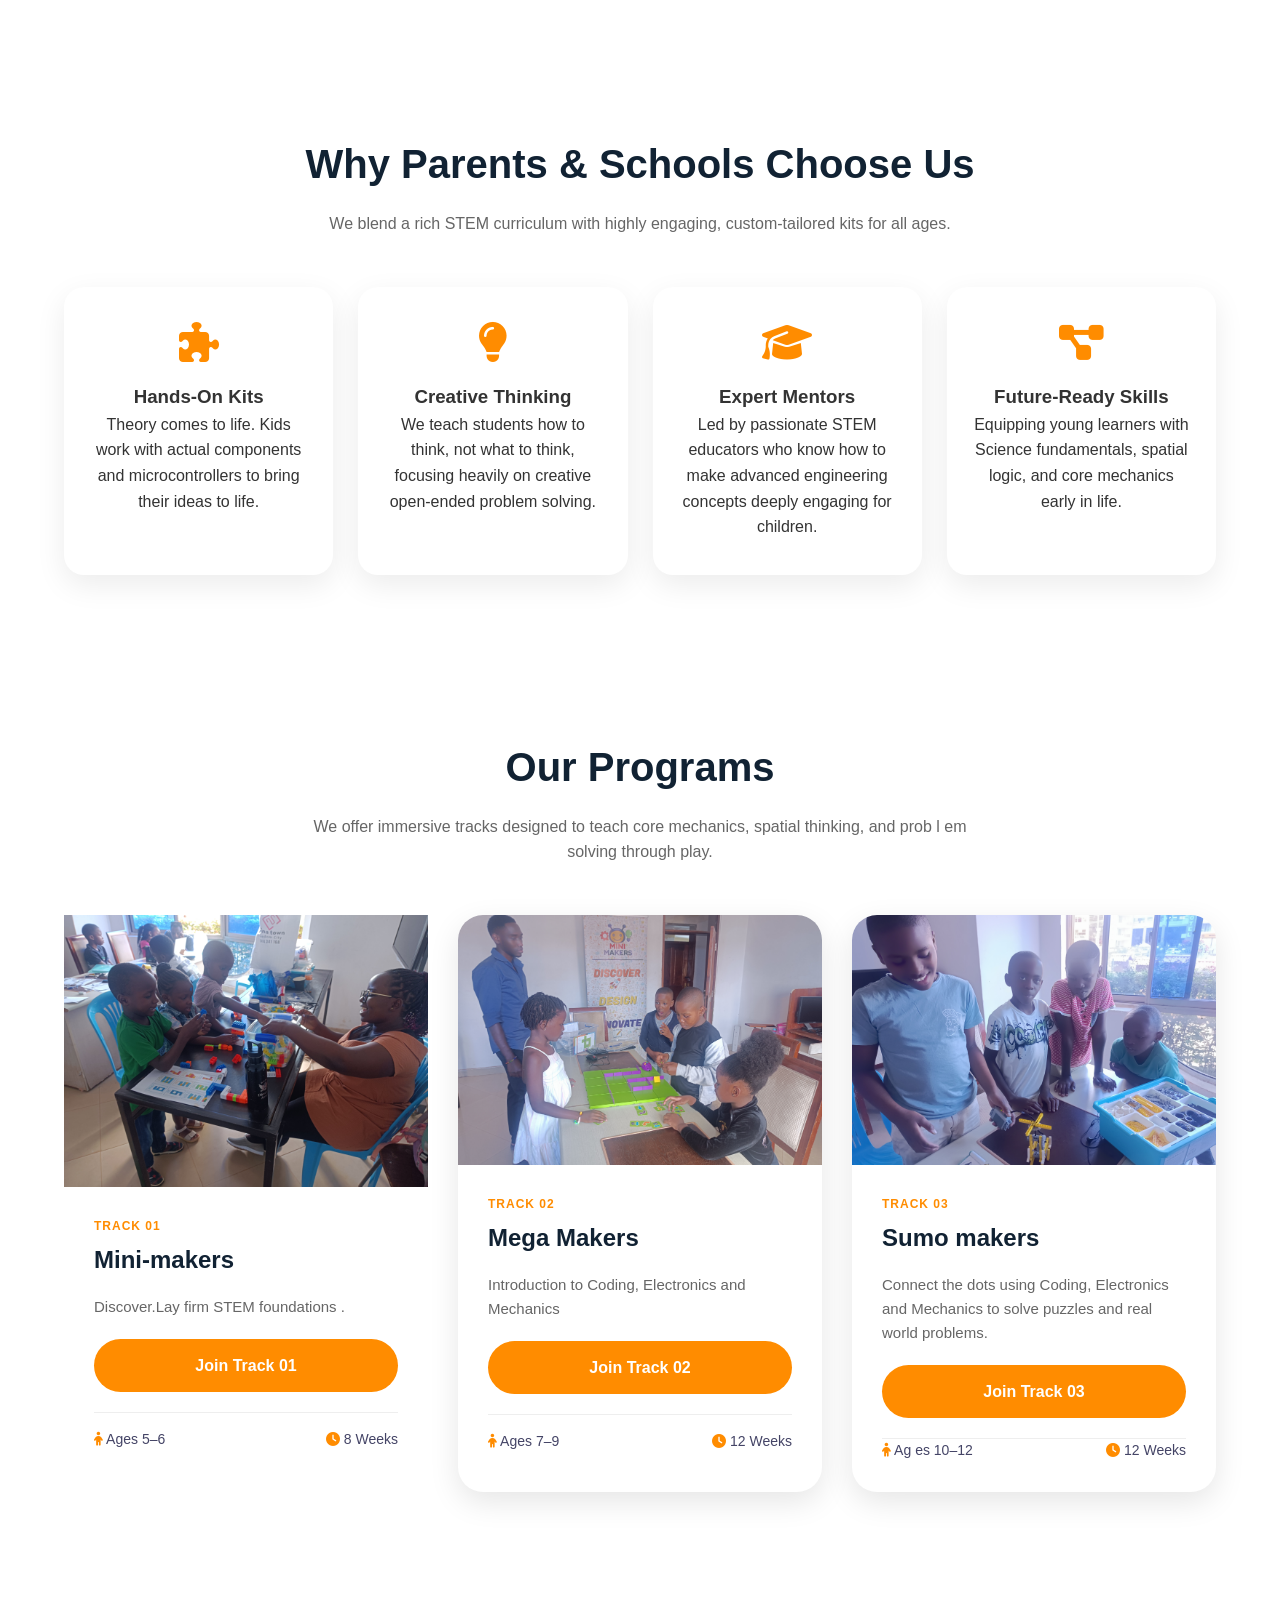
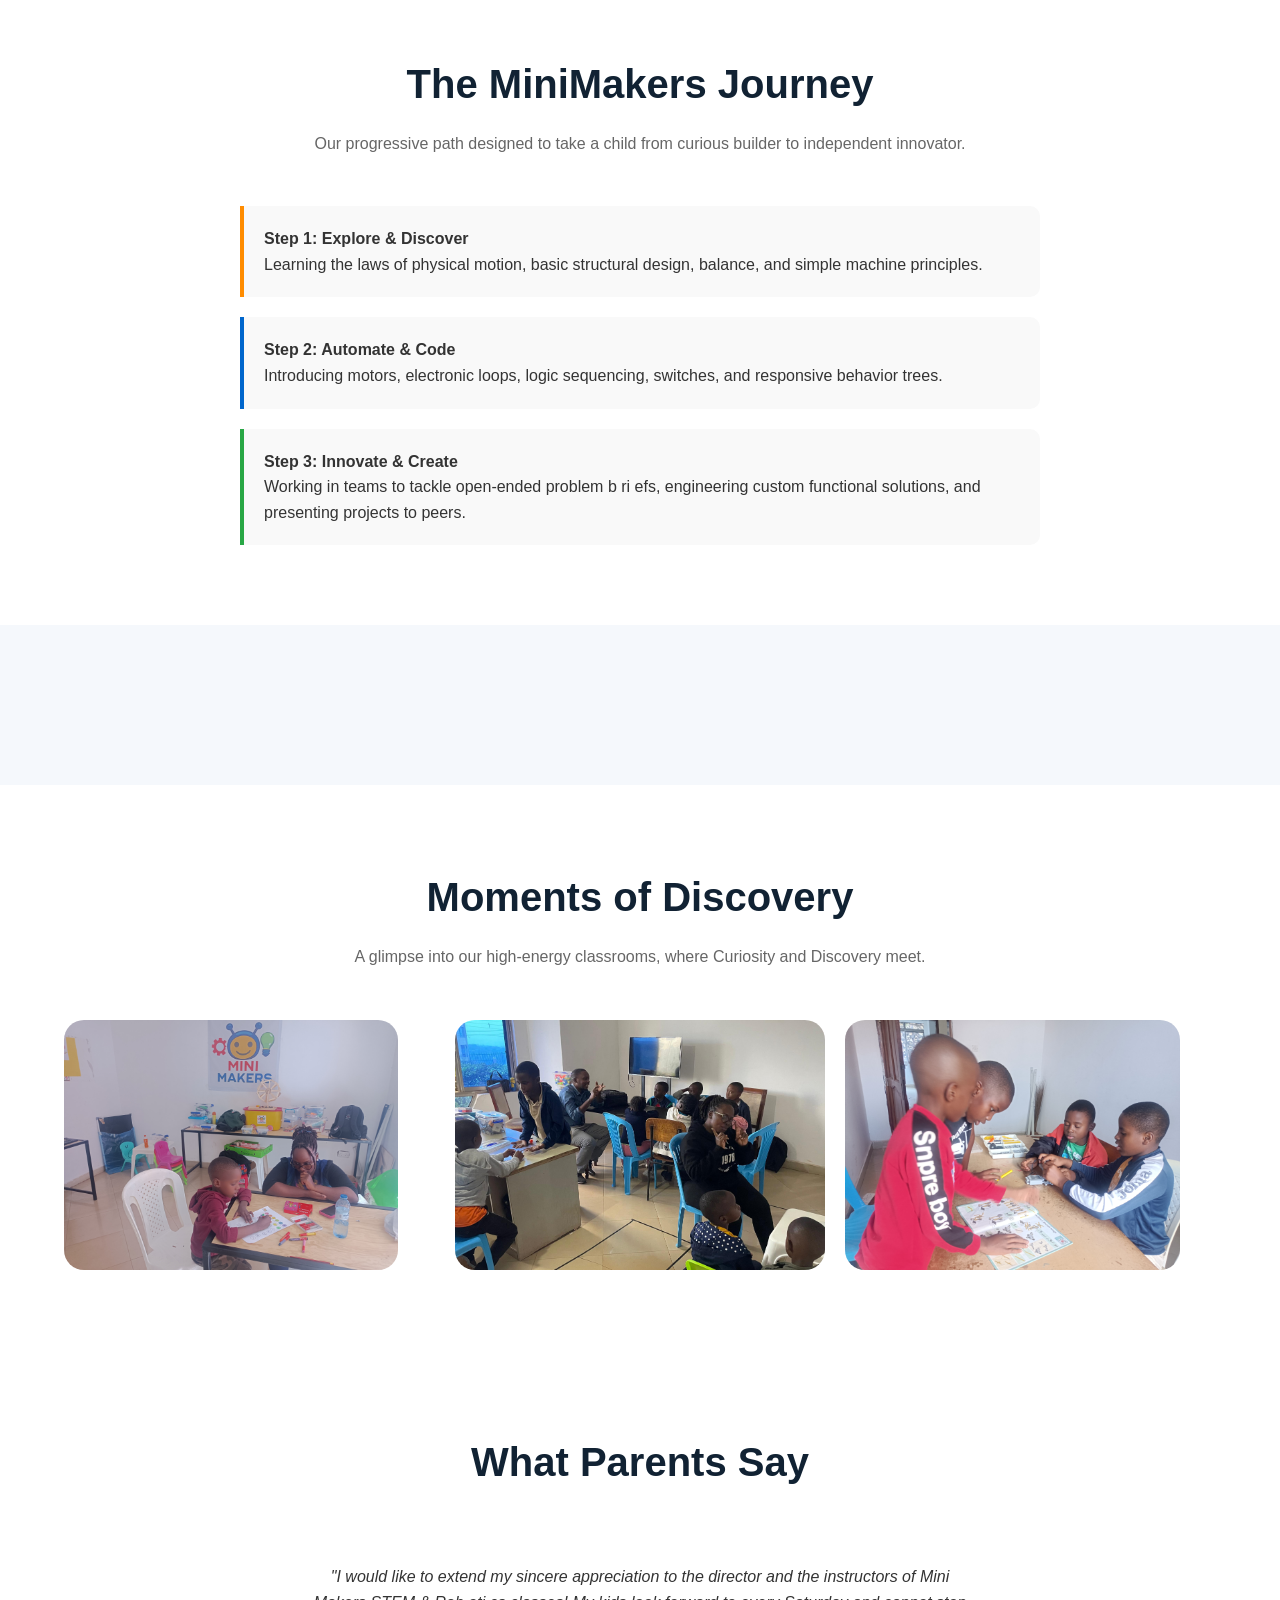
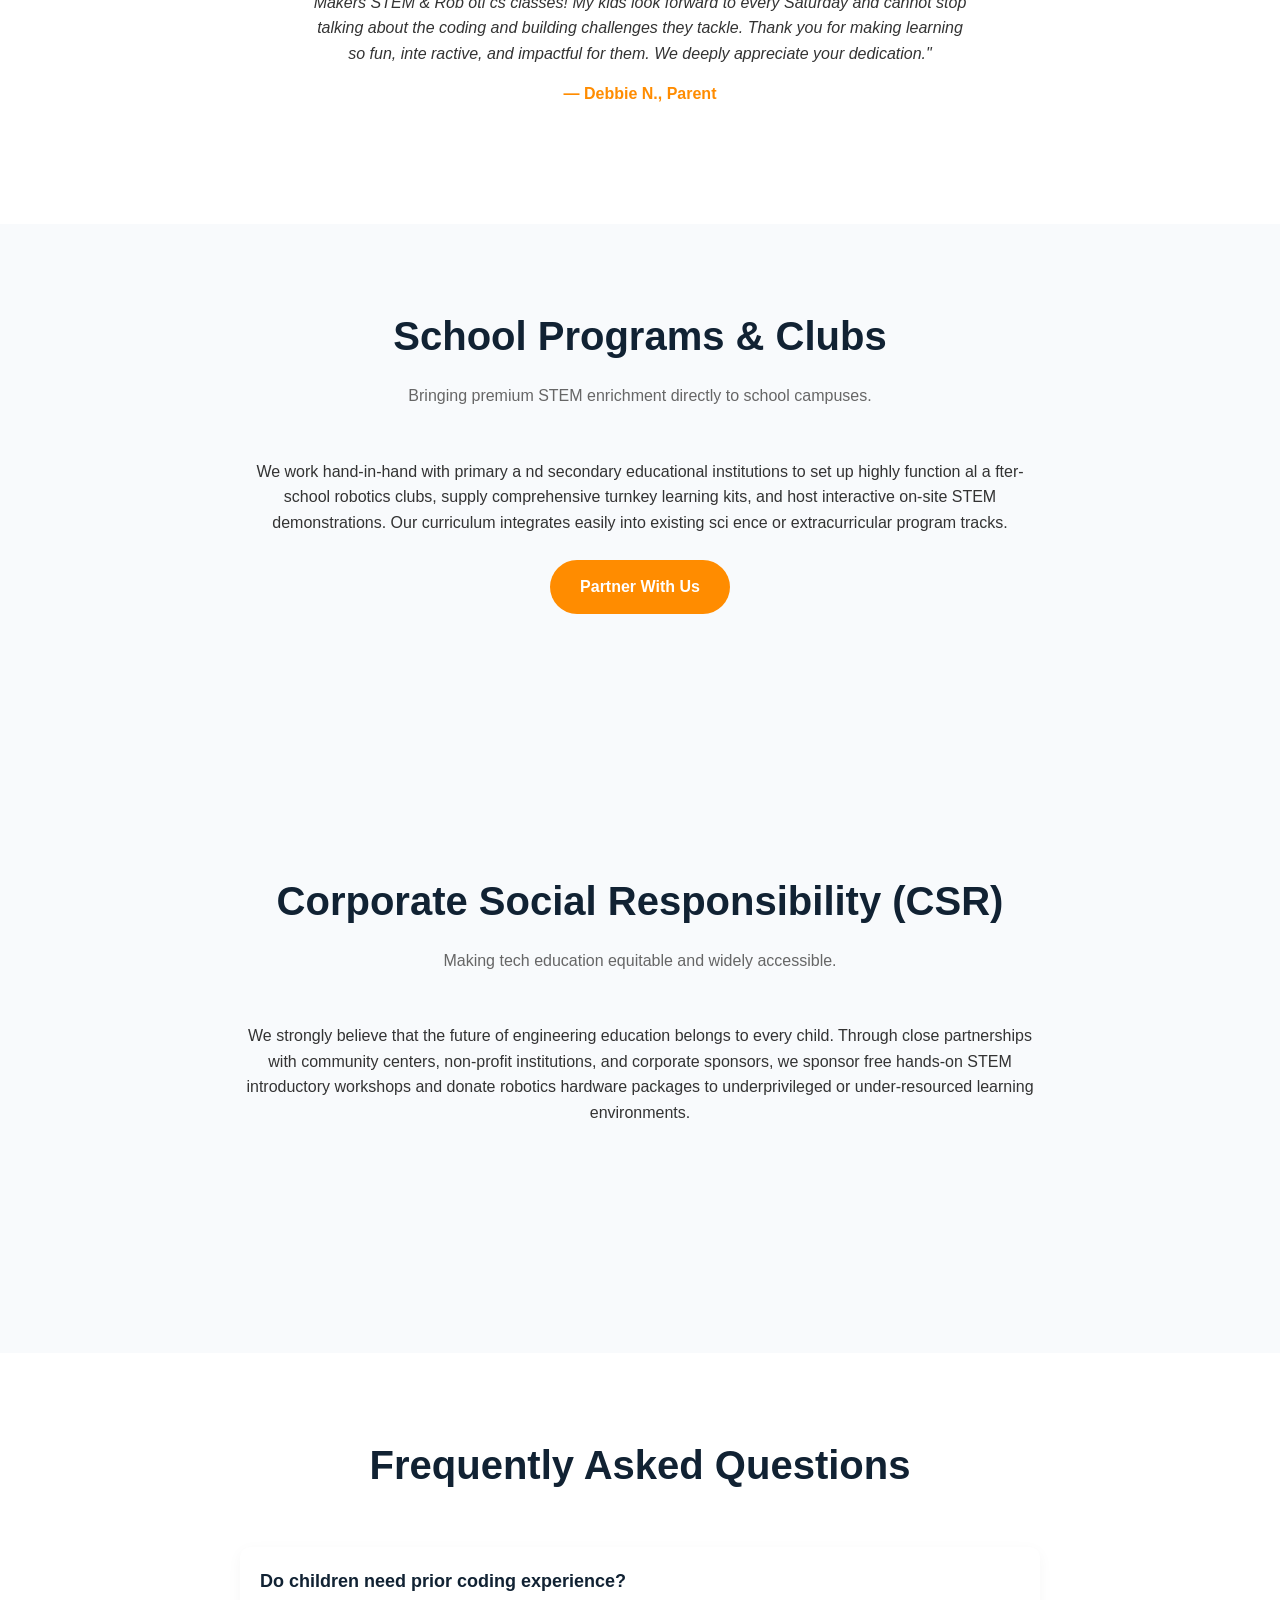
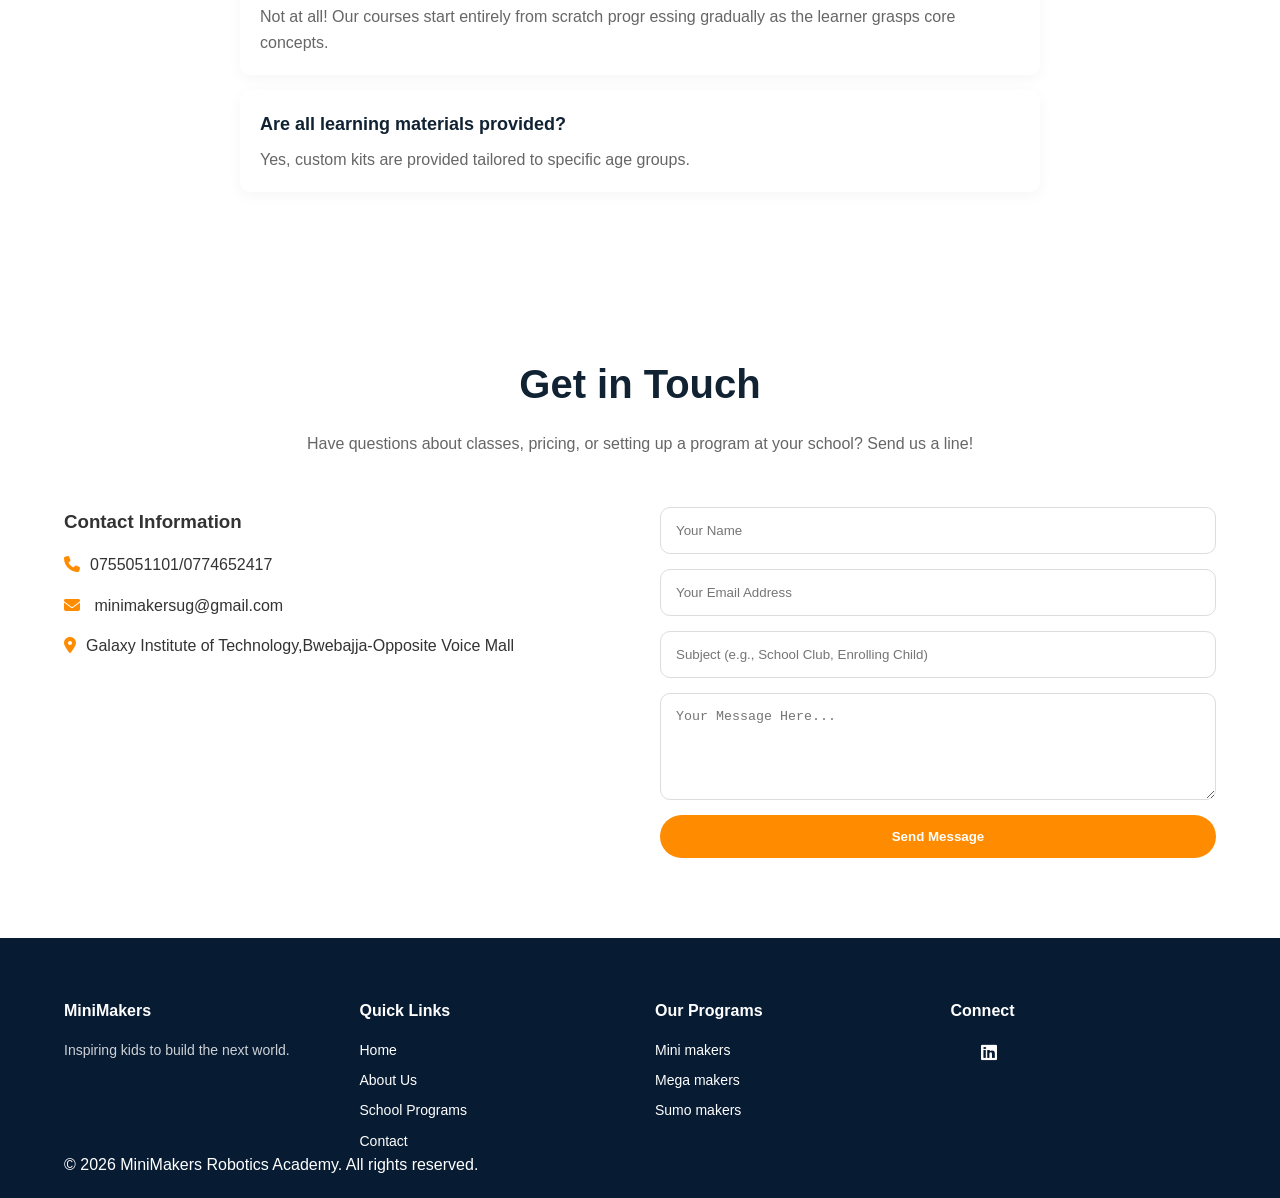
==== commit 79fa7681: "SEO: title/description/keywords targeting kids robotics Uganda, Open Graph tags, canonical, geo hint" ====
--- a/index.html
+++ b/index.html
@@ -5,10 +5,10 @@
     <meta charset="UTF-8">
     <meta name="viewport" content="width=device-width, initial-scale=1.0">
 
-    <title>MiniMakers Robotics Academy</title>
-
-    <meta name="description" content="">
-    <meta name="keywords" content="">
+    <title>MiniMakers Robotics Academy — Robotics & Coding Classes for Kids in Uganda (Ages 5-12)</title>
+
+    <meta name="description" content="MiniMakers Robotics Academy teaches hands-on robotics, coding and STEM to kids aged 5-12 in Uganda. Free demo class, learning games online, and kits delivered countrywide.">
+    <meta name="keywords" content="robotics classes for kids Uganda, coding for children Kampala, STEM school Uganda, kids robotics Kampala, coding classes for kids, robotics kits Uganda, MiniMakers">
     <meta name="author" content="MiniMakers  Academy">
 
     <!-- Google Fonts -->
@@ -19,8 +19,18 @@
     <link rel="stylesheet"
         href="https://cdnjs.cloudflare.com/ajax/libs/font-awesome/6.6.0/css/all.min.css">
 
+    <link rel="canonical" href="https://minimakers.me/">
+
+    <!-- Social sharing -->
+    <meta property="og:title" content="MiniMakers Robotics Academy — Robotics & Coding for Kids in Uganda">
+    <meta property="og:description" content="Hands-on robotics, coding & STEM for ages 5-12. Free demo class, online learning games, and kits delivered countrywide.">
+    <meta property="og:url" content="https://minimakers.me/">
+    <meta property="og:type" content="website">
+
     <!-- Main Styles -->
     <link rel="stylesheet" href="style.css">
+    <meta name="geo.region" content="UG">
+    <meta name="geo.placename" content="Kampala, Uganda">
 </head>
 
 <body>
@@ -78,6 +88,7 @@
 
     <section id="hero">
        
+
 
  <div class="container">
            <div class="hero-content">
@@ -123,7 +134,8 @@
 
     <!-- =========================
          WHY US
-    ================
+    ===============
+=
 
 ========== -->
 
@@ -170,7 +182,8 @@
         <!-- Wix Section Header -->
         <div class="section-title">
             <h2>Our Programs</h2>
-            <p>We offer immersive tracks designed to teach core mechanics, spatial thinking, and probl
+            <p>We offer immersive tracks designed to teach core mechanics, spatial thinking, and prob
+l
 
 em solving through play.</p>
         </div>
@@ -189,7 +202,7 @@
                     <p style="color: #666; font-size: 15px; margin-bottom: 20px;">Discover.Lay firm STEM foundations .</p>
                     
                     <div class="program-action" style="margin-bottom: 20px;">
-                        <a href="#contact" class="btn program-join-btn" data-program="Space Exploration" style="width: 100%; text-align: center;">Join Track 01</a>
+                        <a href="#contact" class="btn program-join-btn" data-program="Mini-makers Track (Ages 5-6)" style="width: 100%; text-align: center;">Join Track 01</a>
                     </div>
 
                     <div class="program-meta" style="border-top: 1px solid #eee; padding-top: 15px; display: flex; justify-content: space-between; font-size: 14px; color: #446;">
@@ -205,14 +218,15 @@
                 </div>
                 <div class="program-card-content">
                     <span class="program-tag" style="font-size: 12px; font-weight: 600; color: #ff8c00; text-transform: uppercase; letter-spacing: 1px;">Track 02</span>
-                    <h3 style="margin: 5px 0 15px; font-size: 24px
+                    <h3 style="margin: 5px
+ 0 15px; font-size: 24px
 
 ; color: #123;">Mega Makers</h3>
                     <p style="color: #666; font-size: 15px; margin-bottom: 20px;">Introduction to Coding, Electronics and Mechanics  </
 p>
                     
                     <div class="program-action" style="margin-bottom: 20px;">
-                        <a href="#contact" class="btn program-join-btn" data-program="Robotics & Coding" style="width: 100%; text-align: center;">Join Track 02</a>
+                        <a href="#contact" class="btn program-join-btn" data-program="Mega-makers Track (Ages 7-9)" style="width: 100%; text-align: center;">Join Track 02</a>
                     </div>
 
                     <div class="program-meta" style="border-top: 1px solid #eee; padding-top: 15px; display: flex; justify-content: space-between; font-size: 14px; color: #446;">
@@ -232,10 +246,11 @@
                     <p style="color: #666; font-size: 15px; margin-bottom: 20px;"> Connect the dots using Coding, Electronics and Mechanics to solve puzzles and real world problems.</p>
                     
                     <div class="program-action" style="margin-bottom: 20px;">
-                        <a href="#contact" class="btn program-join-btn" data-program="Bio-Engineering" style="width: 100%; text-align: center;">Join Track 03</a>
-                    </div>
-
-                    <div class="program-meta" style="border-top: 1px solid #eee; padding-top: 
+                        <a href="#contact" class="btn program-join-btn" data-program="Sumo-makers Track (Ages 10-12)" style="width: 100%; text-align: center;">Join Track 03</a>
+                    </div>
+
+                    <div class="pr
+ogram-meta" style="border-top: 1px solid #eee; padding-top: 
 1
 5px; display: flex; justify-content: space-between; font-size: 14px; color: #446;">
                         <span><i class="fas fa-child" style="color: #ff8c00;"></i> Ag
@@ -273,7 +288,8 @@
                 </div>
                 <div class="timeline-step" style="background: #f9f9f9; padding: 20px; border-left: 4px solid #28a745; border-radius: 0 10px 10px 0;">
                     <h4>Step 3: Innovate & Create</h4>
-                    <p>Working in teams to tackle open-ended problem b
+         
+           <p>Working in teams to tackle open-ended problem b
 ri
 efs, engineering custom functional solutions, and presenting projects to peers.</p>
                 </div>
@@ -349,7 +365,8 @@
             </div>
             <div class="testimonial-slider" style="max-width: 700px; margin: auto; text-align: center; font-style: italic;">
                 <div class="testimonial" style="display: none; padding: 20px;">
-                    <p>"I would like to extend my sincere appreciation to the director and the instructors of Mini Makers STEM & Rob
+                    <p>"I would like to extend my sincere appreciation
+ to the director and the instructors of Mini Makers STEM & Rob
 oti
 cs classes! My kids look forward to every Saturday and cannot stop talking about the coding and building challenges they tackle. Thank you for making learning so fun, inte
 ractive, and impactful for them. We deeply appreciate your dedication."</p>
@@ -379,7 +396,8 @@
                 <p>Bringing premium STEM enrichment directly to school campuses.</p>
             </div>
             <div class="school-content" style="max-width: 800px; margin: auto; text-align: center;">
-                <p>We work hand-in-hand with primary and secondary educational institutions to set up highly function
+                <p>We work hand-in-hand with primary a
+nd secondary educational institutions to set up highly function
 al a
 fter-school robotics clubs, supply comprehensive turnkey learning kits, and host interactive on-site STEM demonstrations. Our curriculum integrates easily into existing sci
 ence or extracurricular program tracks.</p>
@@ -420,7 +438,8 @@
             <div class="faq-container" style="display: flex; flex-direction: column; gap: 15px;">
                 <div class="faq-item" style="background: #fff; padding: 20px; border-radius: 10px; box-shadow: 0 4px 15px rgba(0,0,0,0.04);">
                     <h5 style="font-size: 18px; color: #123; margin-bottom: 8px;">Do children need prior coding experience?</h5>
-                    <p style="color: #666;">Not at all! Our courses start entirely from scratch progressing gradually as the learner grasps core concepts.</p>
+                    <p style="color: #666;">Not at all! Our courses start entirely from scratch progr
+essing gradually as the learner grasps core concepts.</p>
       
      
      </div>
@@ -460,7 +479,8 @@
     <!-- Structured inputs styled to match your CSS layouts -->
     <input type="text" name="name" placeholder="Your Name" required>
     <input type="email" name="email" placeholder="Your Email Address" required>
-    <input type="text" name="subject" placeholder="Subject (e.g., School Club, Enrolli
+    <input type="text
+" name="subject" placeholder="Subject (e.g., School Club, Enrolli
 ng Chi
 ld)">
     <textarea name="message" rows="5" placeholder="Your Message Here..." required></textarea>
@@ -507,7 +527,8 @@
                 <div class="footer-contact">
                     <h4>Connect</h4>
                     <div style="margin-top: 15px; display: flex; gap: 15px; font-size: 18px;">
-                        <a href="#"><i class="fab fa-facebook"></i></a>
+                        <a href="#"><i class="fab fa-faceb
+ook"></i></a>
                         <a href="#"><i class="fab fa
 -instag
 ram"></i></a>
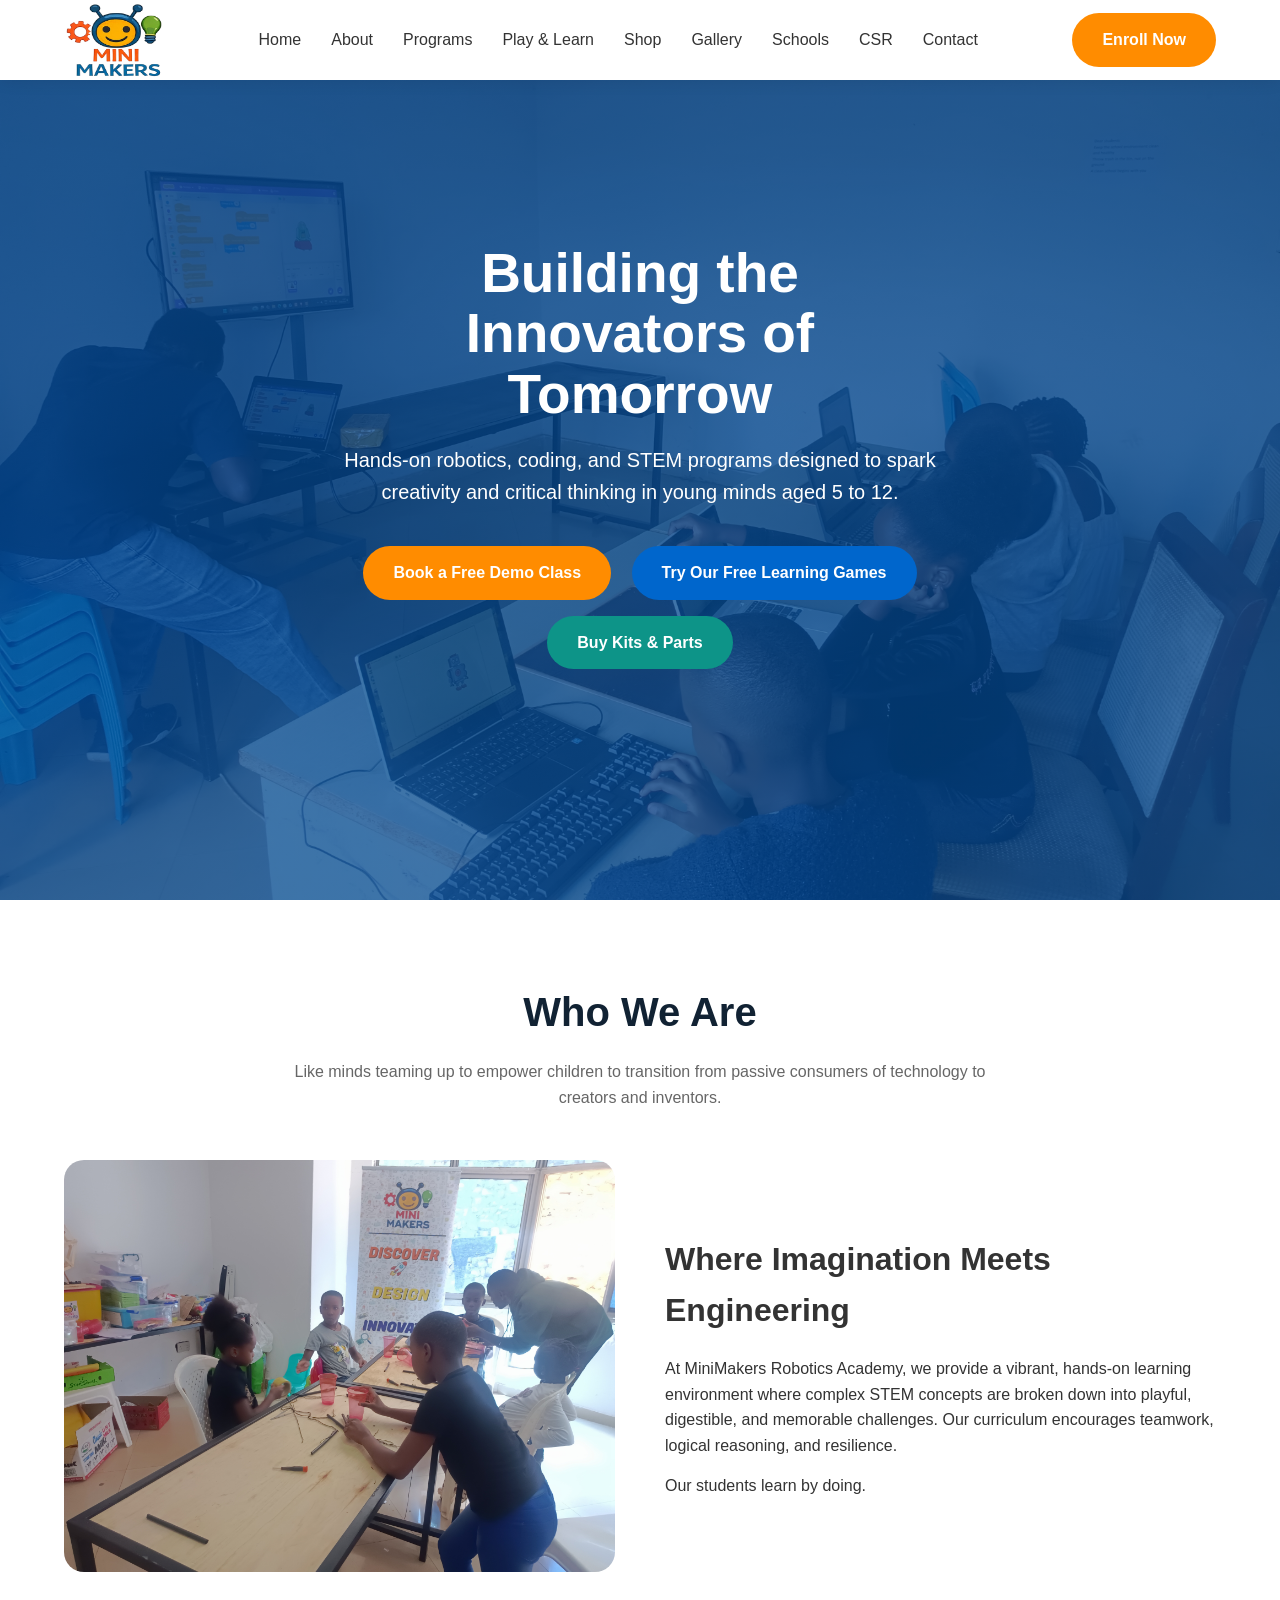
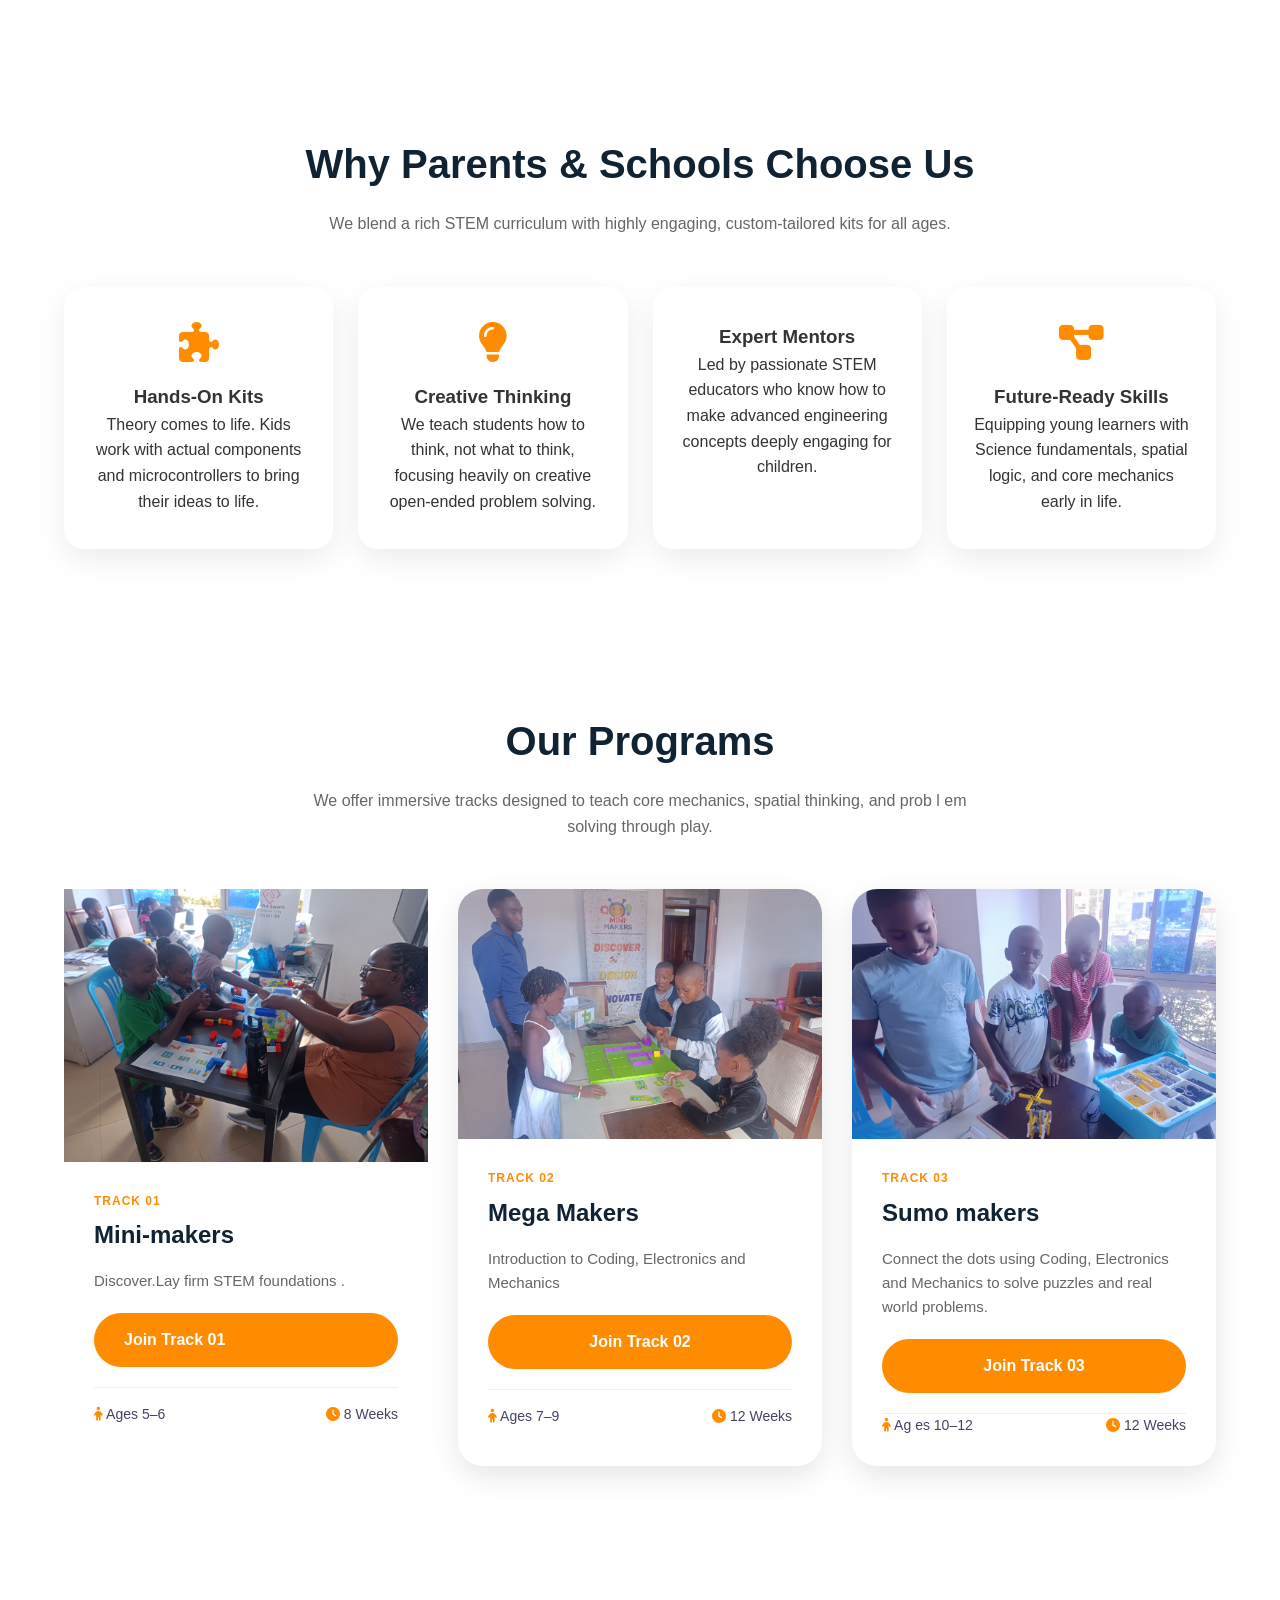
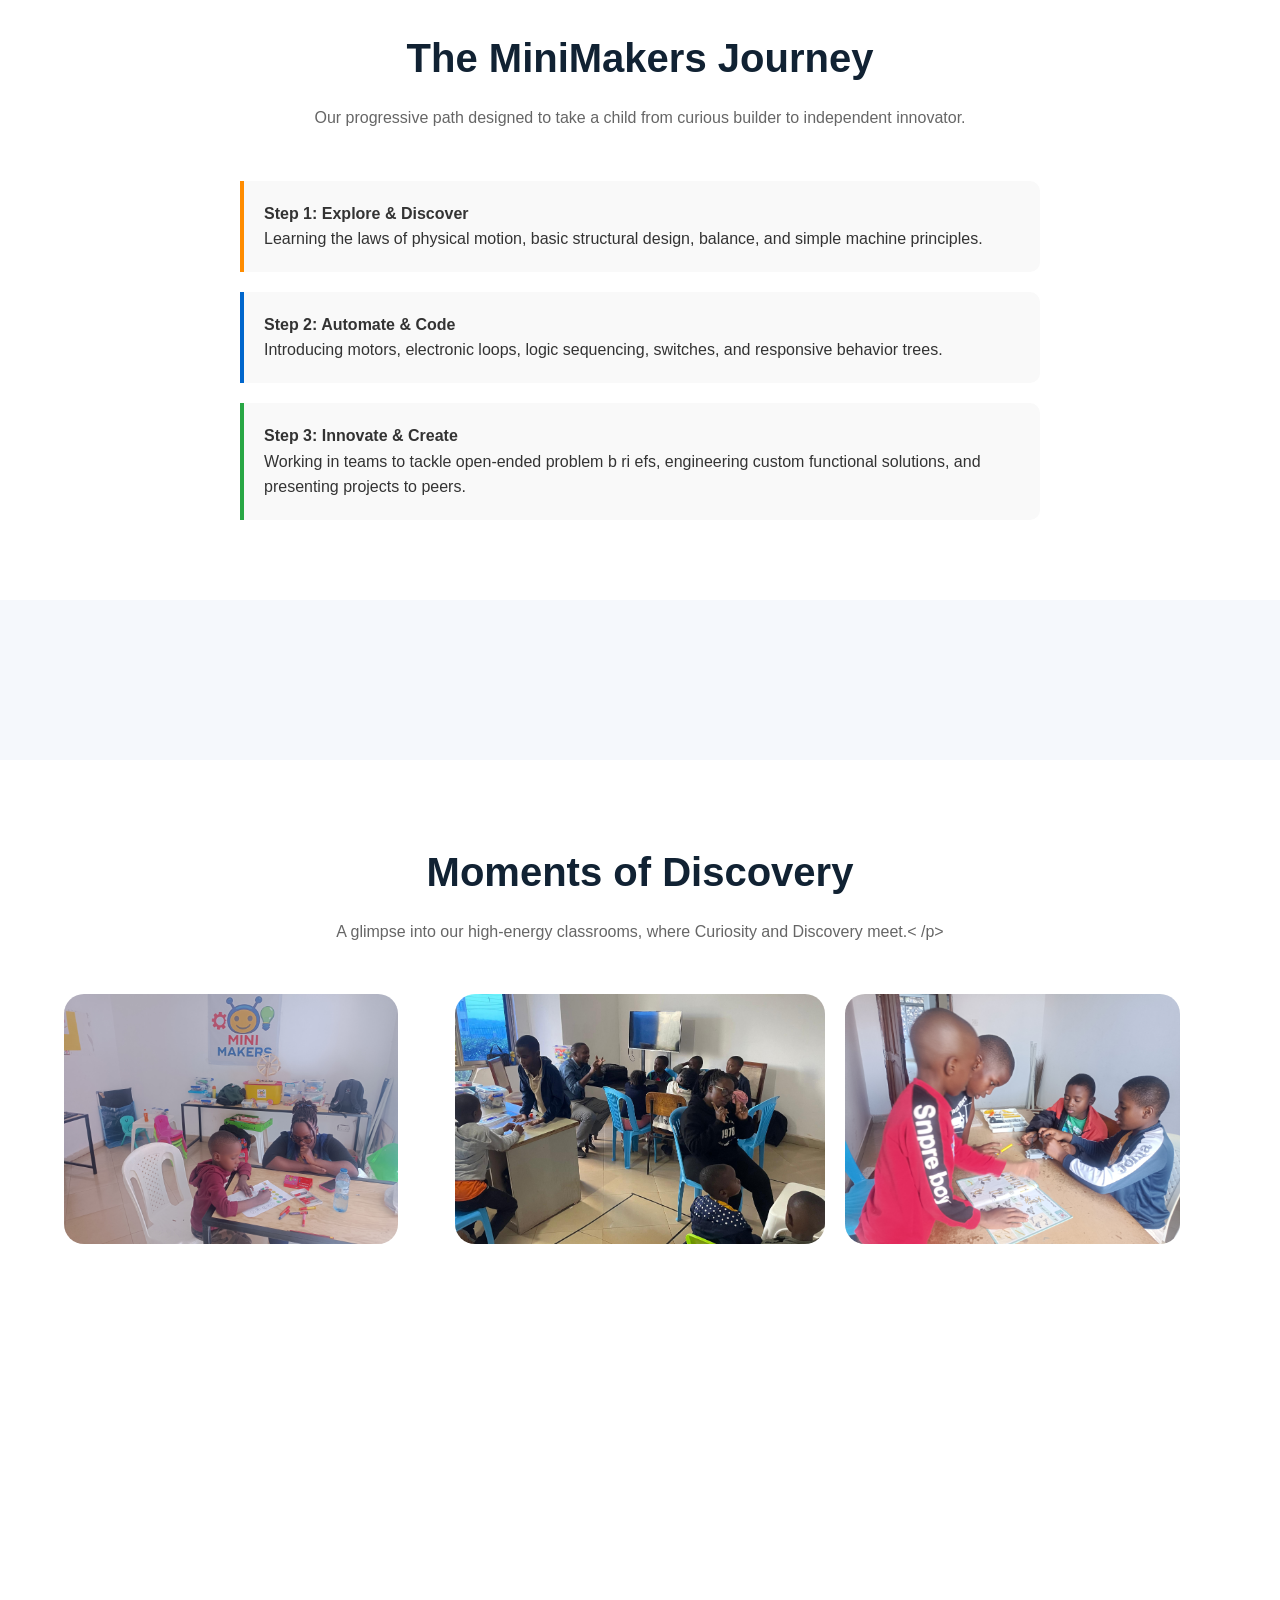
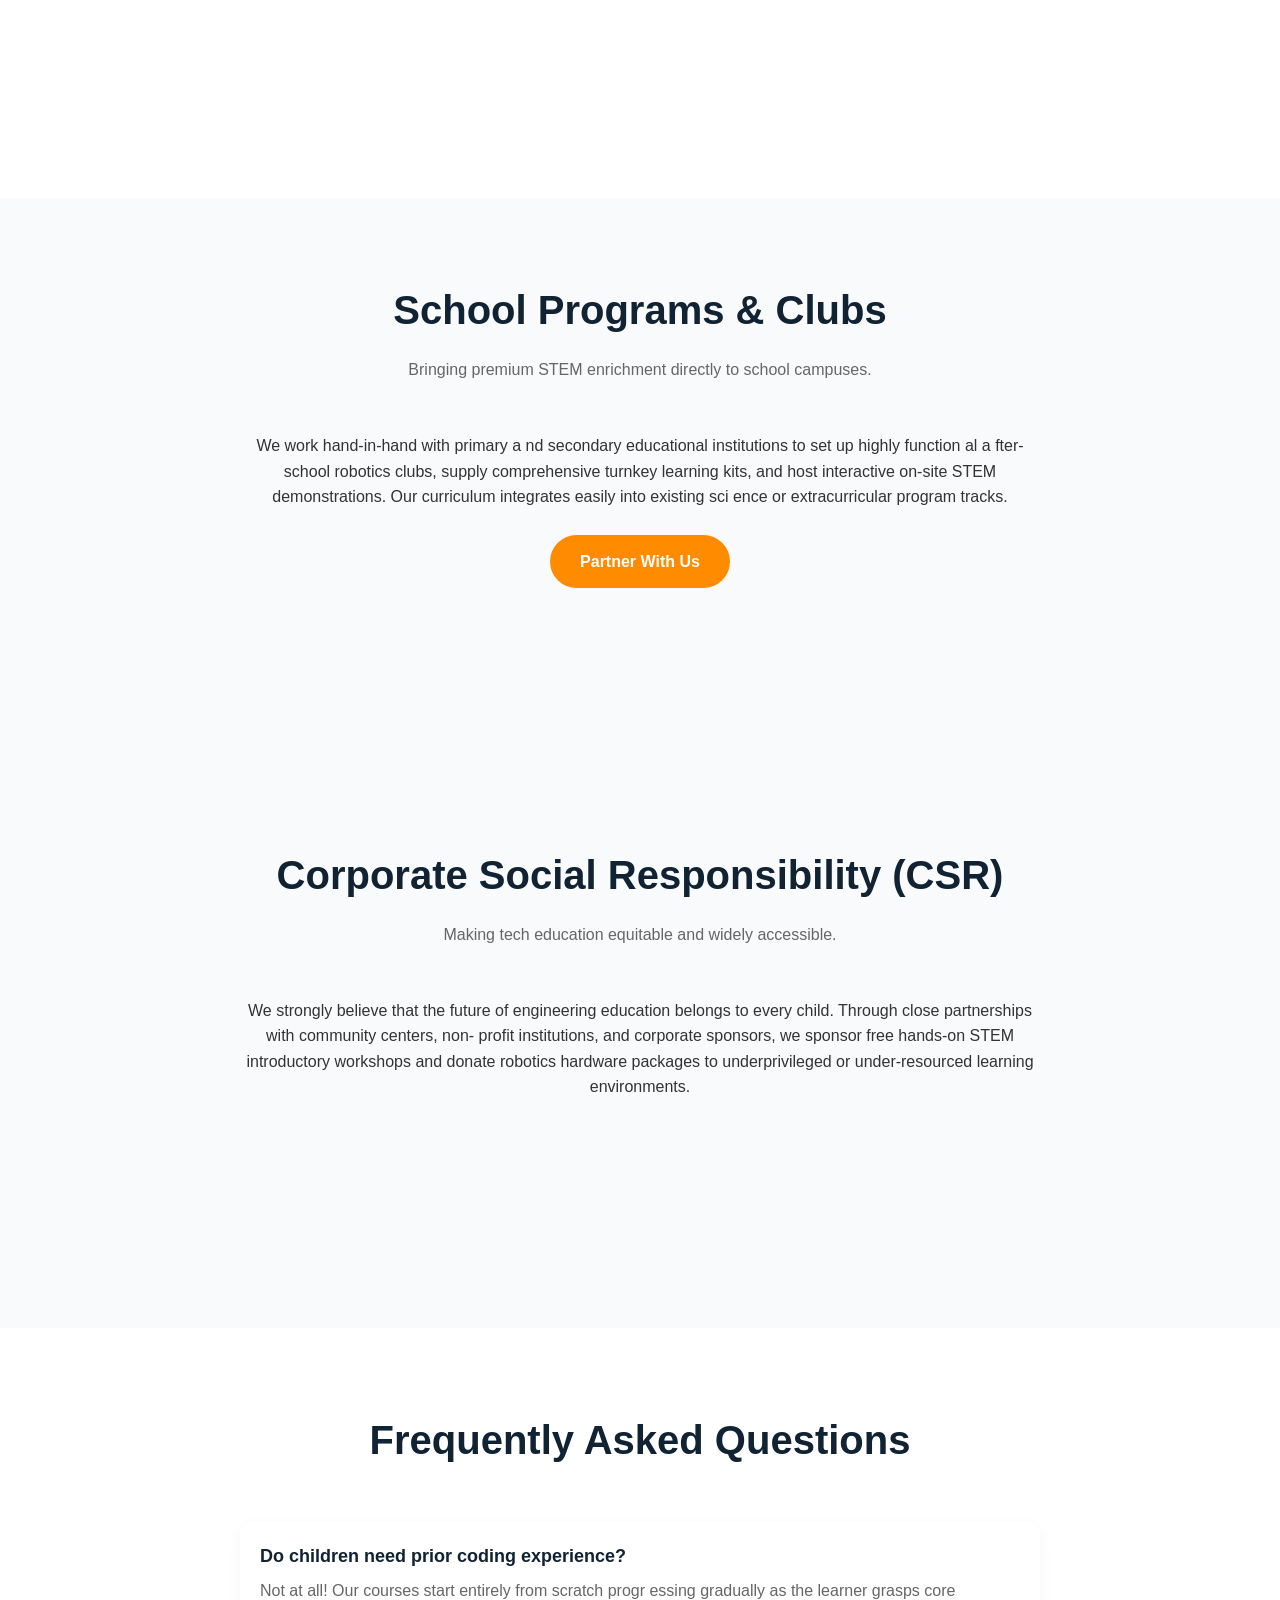
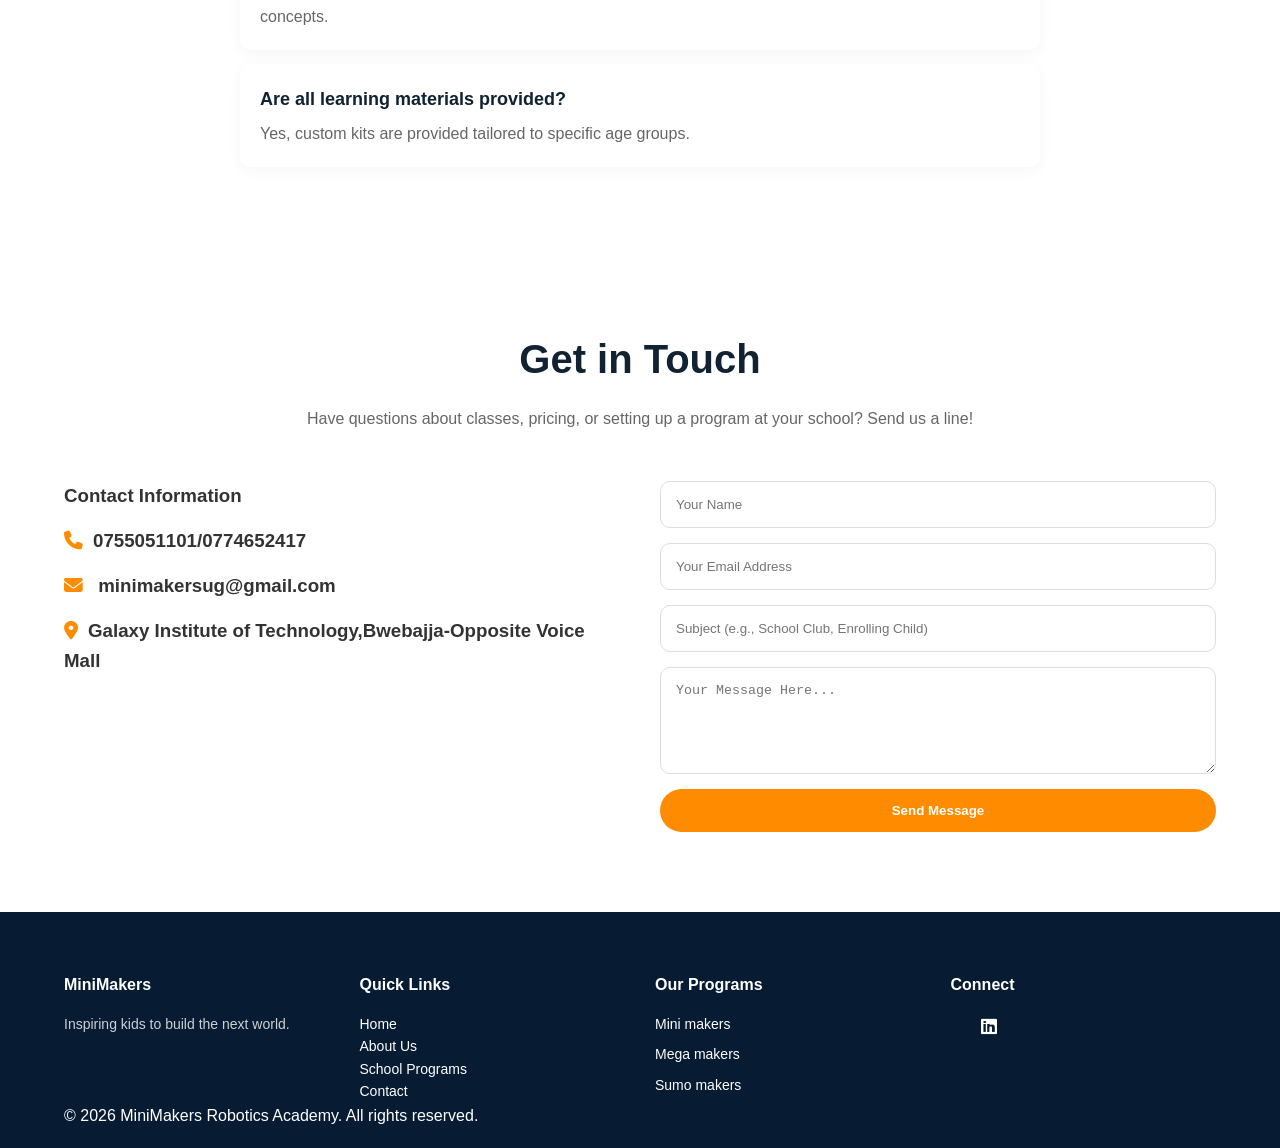
==== commit 7b4bd278: "Clean URLs: /learn and /store pages; academy.html/shop.html now redirect; homepage links + sitemap u" ====
--- a/index.html
+++ b/index.html
@@ -49,15 +49,16 @@
 
             <nav>
 
-                <ul class="nav-links">
+                <ul class=
+"nav-links">
 
                     <li><a href="#hero">Home</a></li>
 
                     <li><a href="#about">About</a></li>
 
                     <li><a href="#programs">Programs</a></li>
-                    <li><a href="academy.html">Play &amp; Learn</a></li>
-                    <li><a href="shop.html">Shop</a></li>
+                    <li><a href="/learn">Play &amp; Learn</a></li>
+                    <li><a href="/store">Shop</a></li>
 
                     <li><a href="#gallery">Gallery</a></li>
 
@@ -96,8 +97,8 @@
     <p>Hands-on robotics, coding, and STEM programs designed to spark creativity and critical thinking in young minds aged 5 to 12.</p>
     
     <a href="#contact" class="btn program-join-btn" data-program="Free Demo Class">Book a Free Demo Class</a>
-    <a href="academy.html" class="btn" style="margin-left:15px; background:#0066cc;">Try Our Free Learning Games</a>
-    <a href="shop.html" class="btn" style="margin-left:15px; background:#0d9488;">Buy Kits &amp; Parts</a>
+    <a href="/learn" class="btn" style="margin-left:15px; background:#0066cc;">Try Our Free Learning Games</a>
+    <a href="/store" class="btn" style="margin-left:15px; background:#0d9488;">Buy Kits &amp; Parts</a>
 </div>
             <div class="hero-image">
                 <!-- Background image handles this via your CSS, but you can add minor accents here if needed -->
@@ -115,7 +116,8 @@
         <div class="container">
             <div class="section-title">
                 <h2>Who We Are</h2>
-                <p>Like minds teaming up to empower children to transition from passive consumers of technology to creators and inventors.</p>
+                
+<p>Like minds teaming up to empower children to transition from passive consumers of technology to creators and inventors.</p>
             </div>
             <div class="about-grid">
                 <div class="about-image">
@@ -157,7 +159,8 @@
                     <p>We teach students how to think, not what to think, focusing heavily on creative open-ended problem solving.</p>
                 </article>
                 <article class="feature-card">
-                    <i class="fas fa-graduation-cap"></i>
+                    <i cla
+ss="fas fa-graduation-cap"></i>
                     <h3>Expert Mentors</h3>
                     <p>Led by passionate STEM educators who know how to make advanced engineering concepts deeply engaging for children.</p>
                 </article>
@@ -202,7 +205,8 @@
                     <p style="color: #666; font-size: 15px; margin-bottom: 20px;">Discover.Lay firm STEM foundations .</p>
                     
                     <div class="program-action" style="margin-bottom: 20px;">
-                        <a href="#contact" class="btn program-join-btn" data-program="Mini-makers Track (Ages 5-6)" style="width: 100%; text-align: center;">Join Track 01</a>
+                        <a href="#contact" class="btn program-join-btn" data-program="Mini-makers Track (Ages 5-6)" style="width: 100%; text-align: cen
+ter;">Join Track 01</a>
                     </div>
 
                     <div class="program-meta" style="border-top: 1px solid #eee; padding-top: 15px; display: flex; justify-content: space-between; font-size: 14px; color: #446;">
@@ -237,7 +241,8 @@
             </article>
 
             <article class="program-card">
-                <div class="program-card-image">
+                <div class="program-c
+ard-image">
                     <img src="images/sumomakers.jpg" alt="Sumo-makers Track (Ages 10-12)">
                 </div>
                 <div class="program-card-content">
@@ -277,7 +282,8 @@
                 <p>Our progressive path designed to take a child from curious builder to independent innovator.</p>
             </div>
             <!-- Custom stylized CSS snippet can be added to your style.css for .timeline-step items later -->
-            <div class="timeline" style="display: flex; flex-direction: column; gap: 20px; max-width: 800px; margin: auto;">
+            <div class="timeline" style="display: flex; flex-direction: column
+; gap: 20px; max-width: 800px; margin: auto;">
                 <div class="timeline-step" style="background: #f9f9f9; padding: 20px; border-left: 4px solid #ff8c00; border-radius: 0 10px 10px 0;">
                     <h4>Step 1: Explore & Discover</h4>
                     <p>Learning the laws of physical motion, basic structural design, balance, and simple machine principles.</p>
@@ -342,7 +348,8 @@
         <div class="container">
             <div class="section-title">
                 <h2>Moments of Discovery</h2>
-                <p>A glimpse into our high-energy classrooms, where Curiosity and Discovery meet.</p>
+                <p>A glimpse into our high-energy classrooms, where Curiosity and Discovery meet.<
+/p>
             </div>
             <div class="gallery-grid">
                 <img src="images/gallery-1.jpg" alt="Students collaborating on a mechanical crane project">
@@ -377,7 +384,8 @@
                     <strong style="display: block; margin-top: 15px; font-style: normal; color: #ff8c00;">— Brenda N., Parent</strong>
                 </div>
 				<div class="testimonial" style="display: none; padding: 20px;">
-                    <p>"As a mother to a very active, inquisitive and great 6yr old boy, I have found that robotics is the only class that embodies who he is as an expressive child and he always looks forward to Saturday classes as he gets to test all his imaginations without limits. "</p>
+                    <p>"As a mot
+her to a very active, inquisitive and great 6yr old boy, I have found that robotics is the only class that embodies who he is as an expressive child and he always looks forward to Saturday classes as he gets to test all his imaginations without limits. "</p>
                     <strong style="display: block; margin-top: 15px; font-style: normal; color: #ff8c00;">— Lin EK., Parent</strong>
                 </div>
             </div>
@@ -419,7 +427,8 @@
                 <p>Making tech education equitable and widely accessible.</p>
             </div>
             <div class="csr-content" style="max-width: 800px; margin: auto; text-align: center;">
-                <p>We strongly believe that the future of engineering education belongs to every child. Through close partnerships with community centers, non-profit institutions, and corporate sponsors, we sponsor free hands-on STEM introductory workshops and donate robotics hardware packages to underprivileged or under-resourced learning environments.</p>
+                <p>We strongly believe that the future of engineering education belongs to every child. Through close partnerships with community centers, non-
+profit institutions, and corporate sponsors, we sponsor free hands-on STEM introductory workshops and donate robotics hardware packages to underprivileged or under-resourced learning environments.</p>
             </div>
         </div>
     </section>
@@ -466,7 +475,8 @@
             </div>
             <div class="contact-grid">
                 <div class="contact-info">
-                    <h3>Contact Information</h3>
+                    <h3>Contact Information</h
+3>
                     <p style="margin: 15px 0;"><i class="fas fa-phone" style="color: #ff8c00; margin-right: 10px;"></i>0755051101/0774652417</p>
 					<p style="margin: 15px 0;"><i class="fas fa-envelope" style="color: #ff8c00; margin-right: 10px;"></i> minimakersug@gmail.com</p>
                     <p style="margin: 15px 0;"><i class="fas fa-map-marker-alt" style="color: #ff8c00; margin-right: 10px;"></i>Galaxy Institute of Technology,Bwebajja-Opposite Voice Mall</p>
@@ -509,7 +519,8 @@
                 </div>
                 <div class="footer-links">
                     <h4>Quick Links</h4>
-                    <ul style="margin-top: 15px; font-size: 14px; display: flex; flex-direction: column; gap: 8px;">
+                    <ul style="margin-top: 15px; font-size: 14px; displa
+y: flex; flex-direction: column; gap: 8px;">
                         <li><a href="#hero">Home</a></li>
                         <li><a href="#about">About Us</a></li>
                         <li><a href="#schools">School Programs</a></li>
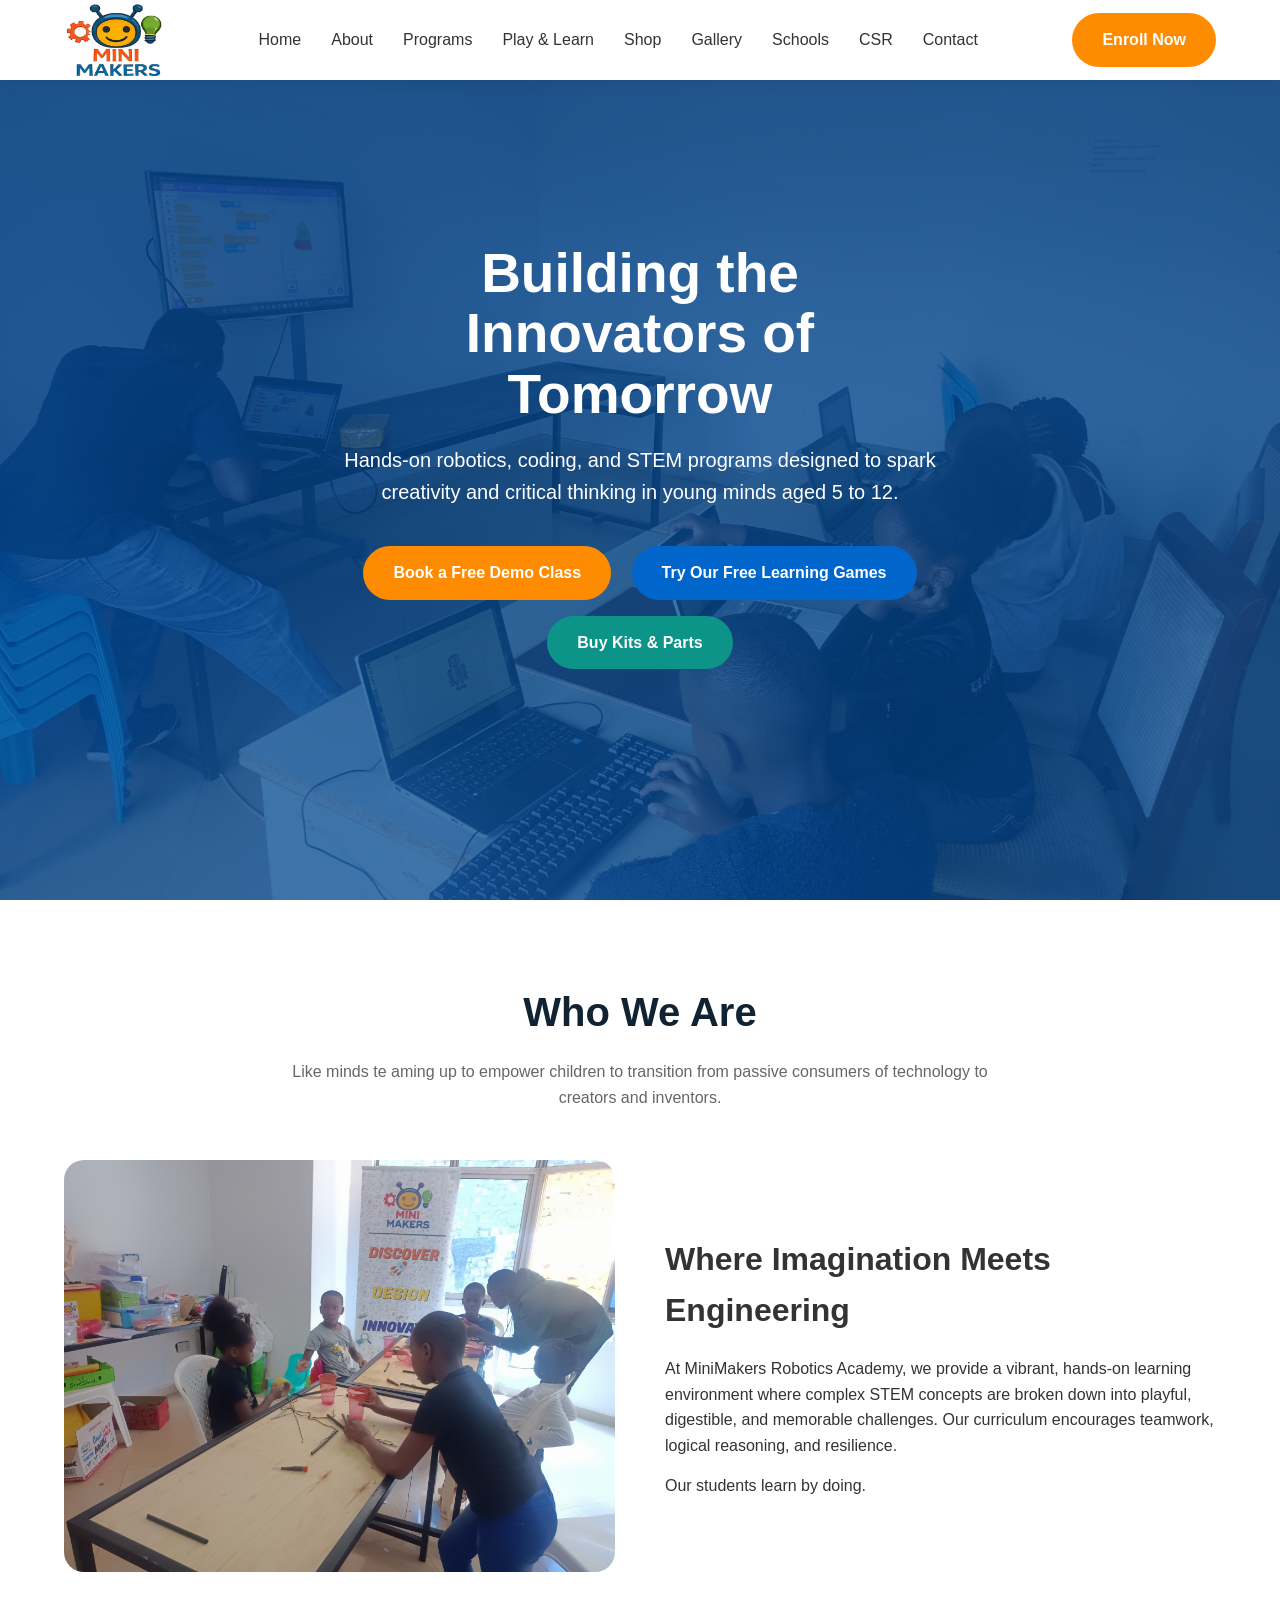
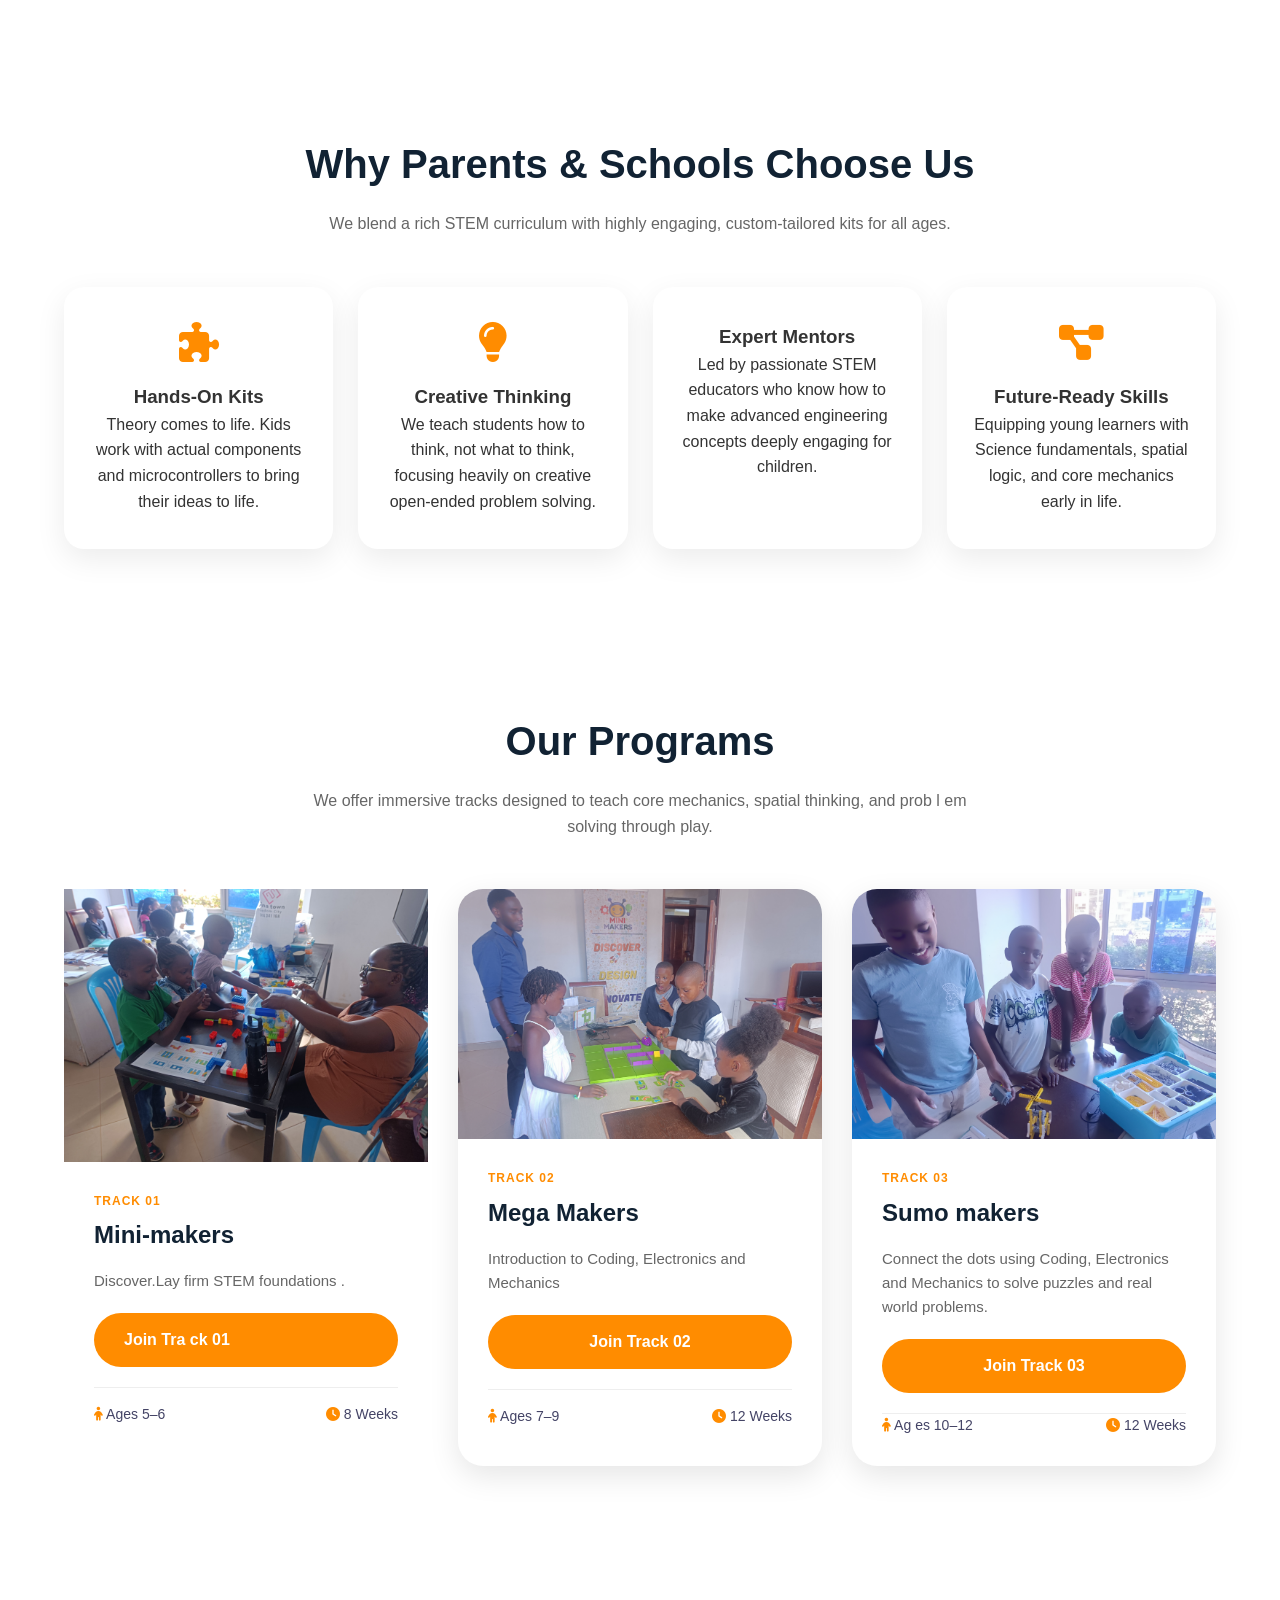
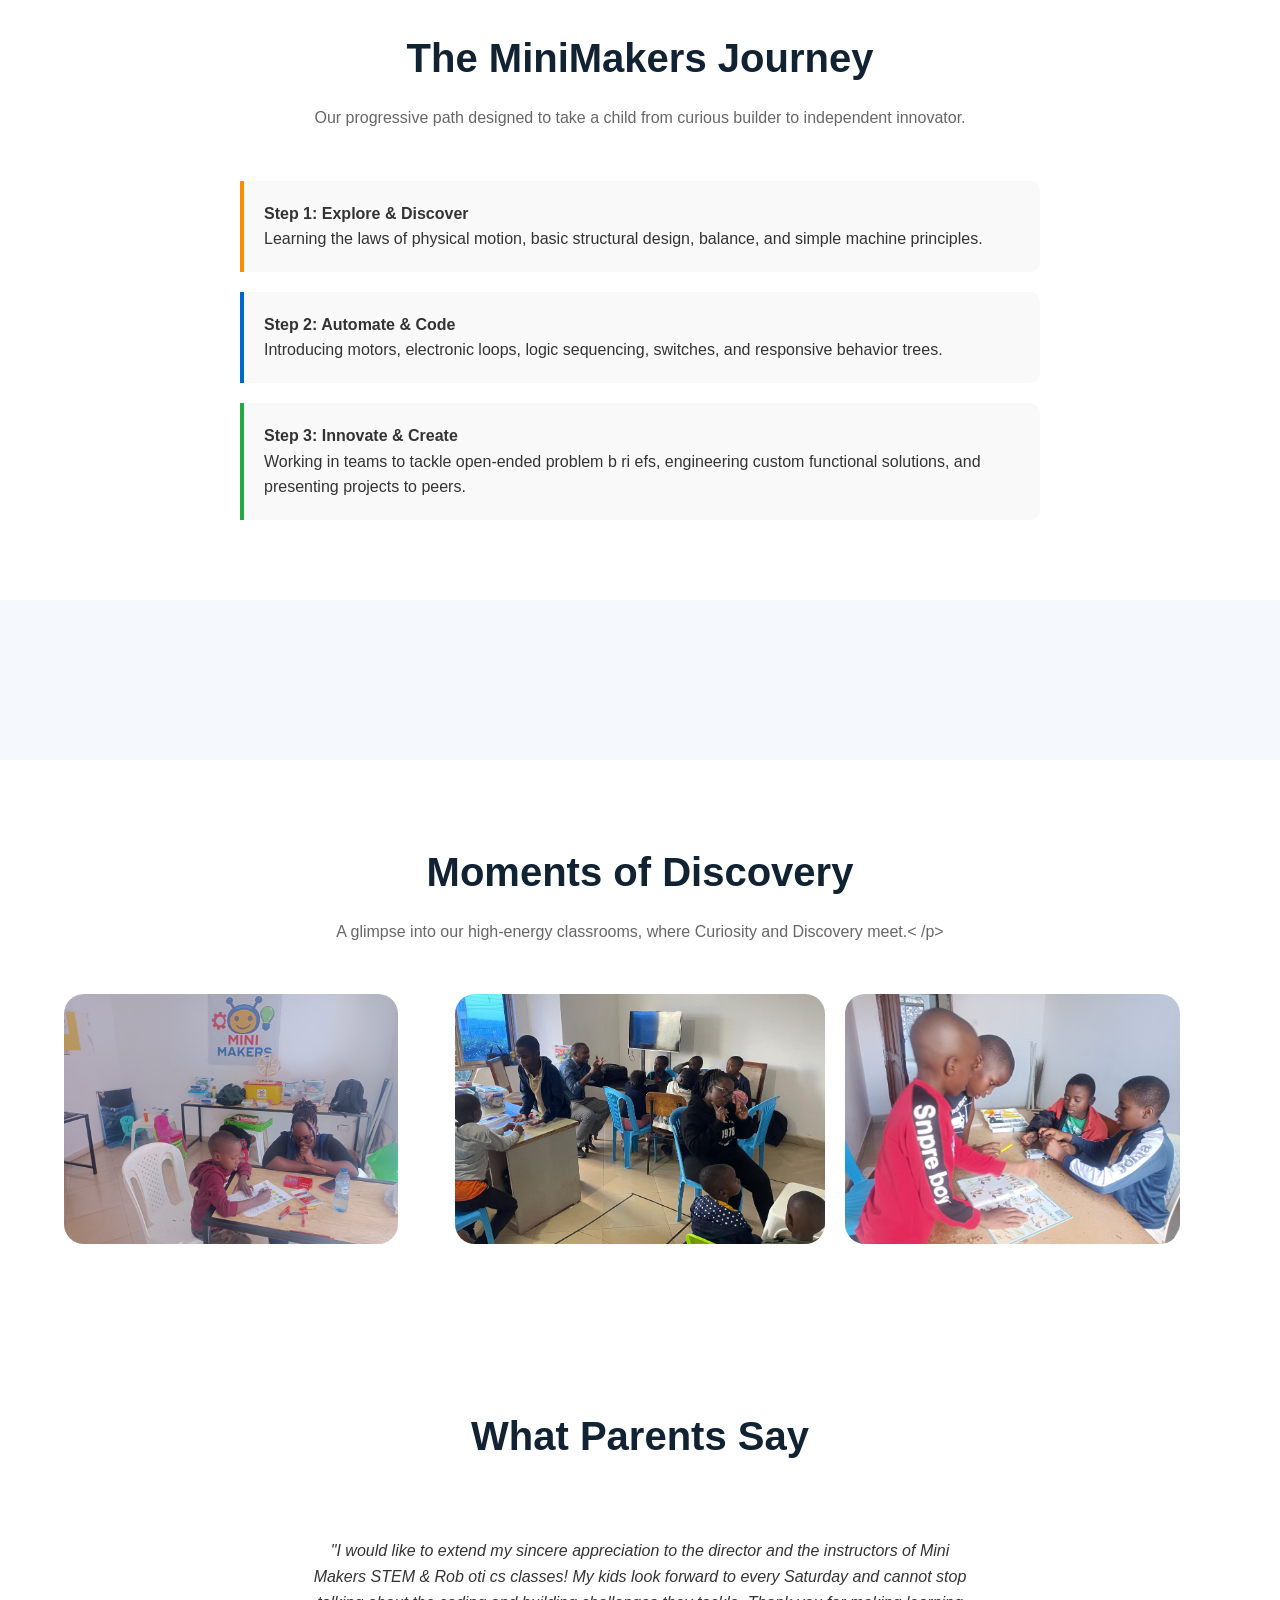
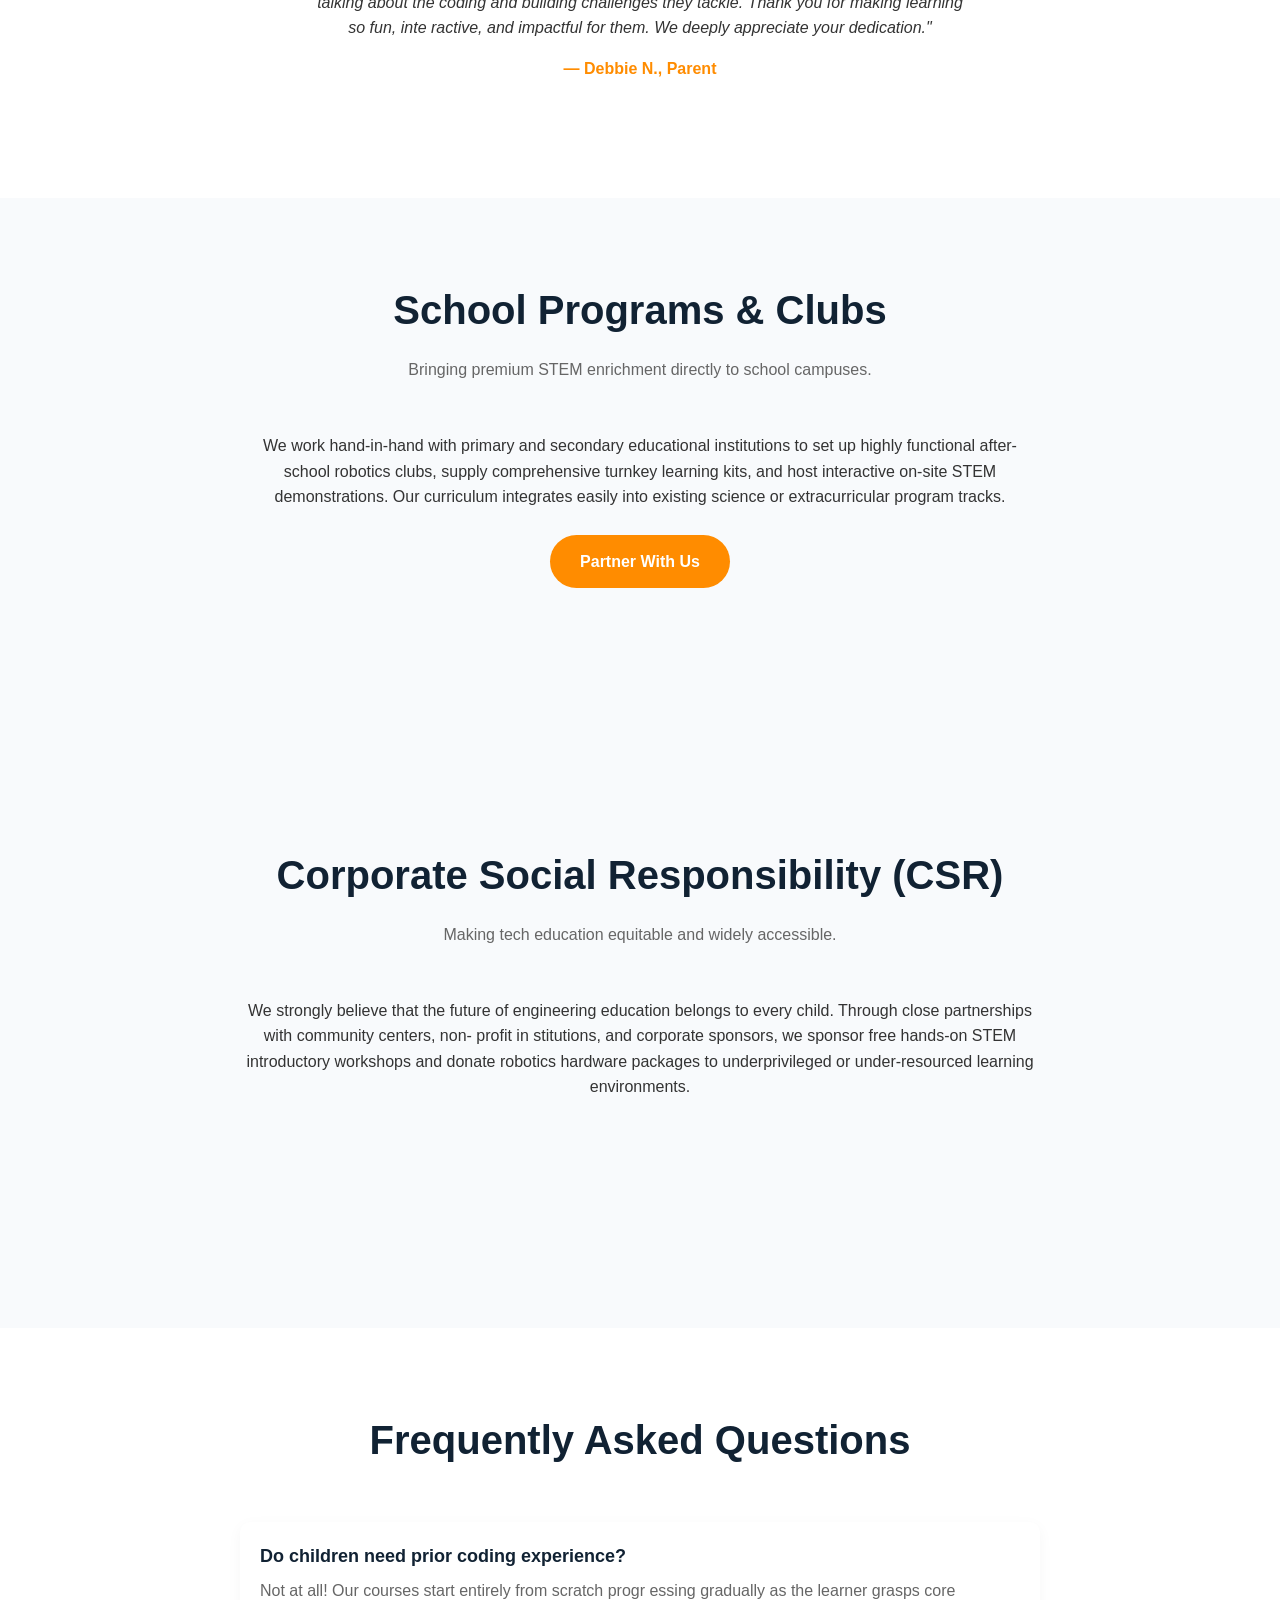
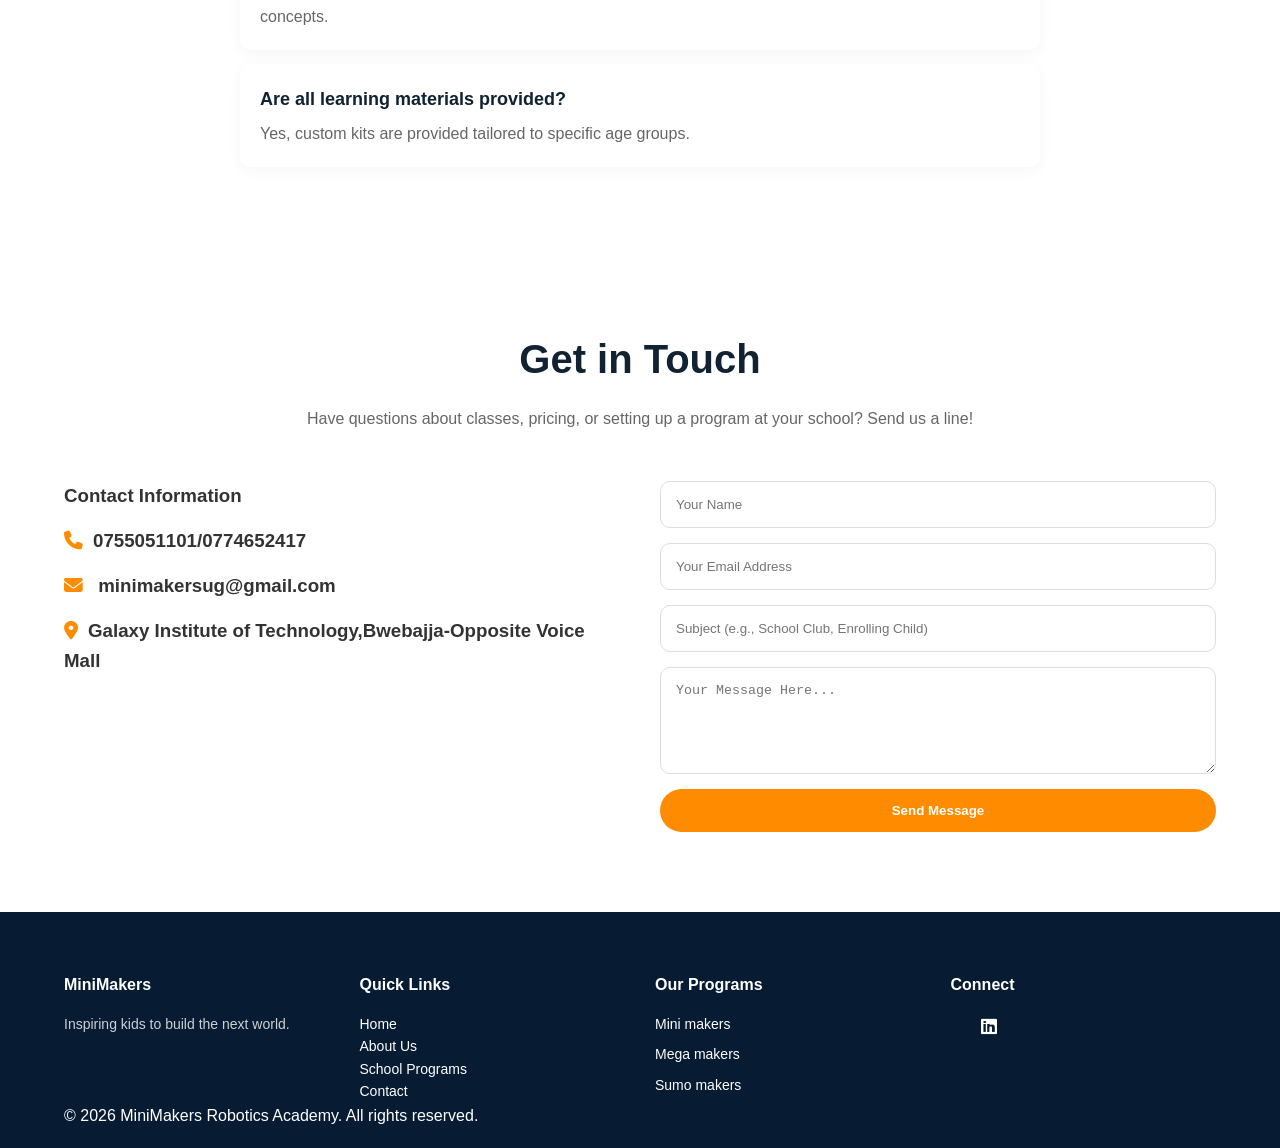
==== commit 2f16bae9: "Fix typos in CSR section: repair words split across lines (a nd, function al, a fter-school, sci enc" ====
--- a/index.html
+++ b/index.html
@@ -50,6 +50,7 @@
             <nav>
 
                 <ul class=
+
 "nav-links">
 
                     <li><a href="#hero">Home</a></li>
@@ -117,7 +118,8 @@
             <div class="section-title">
                 <h2>Who We Are</h2>
                 
-<p>Like minds teaming up to empower children to transition from passive consumers of technology to creators and inventors.</p>
+<p>Like minds te
+aming up to empower children to transition from passive consumers of technology to creators and inventors.</p>
             </div>
             <div class="about-grid">
                 <div class="about-image">
@@ -160,7 +162,8 @@
                 </article>
                 <article class="feature-card">
                     <i cla
-ss="fas fa-graduation-cap"></i>
+ss="fas fa-grad
+uation-cap"></i>
                     <h3>Expert Mentors</h3>
                     <p>Led by passionate STEM educators who know how to make advanced engineering concepts deeply engaging for children.</p>
                 </article>
@@ -206,7 +209,8 @@
                     
                     <div class="program-action" style="margin-bottom: 20px;">
                         <a href="#contact" class="btn program-join-btn" data-program="Mini-makers Track (Ages 5-6)" style="width: 100%; text-align: cen
-ter;">Join Track 01</a>
+ter;">Join Tra
+ck 01</a>
                     </div>
 
                     <div class="program-meta" style="border-top: 1px solid #eee; padding-top: 15px; display: flex; justify-content: space-between; font-size: 14px; color: #446;">
@@ -243,7 +247,8 @@
             <article class="program-card">
                 <div class="program-c
 ard-image">
-                    <img src="images/sumomakers.jpg" alt="Sumo-makers Track (Ages 10-12)">
+ 
+                   <img src="images/sumomakers.jpg" alt="Sumo-makers Track (Ages 10-12)">
                 </div>
                 <div class="program-card-content">
                     <span class="program-tag" style="font-size: 12px; font-weight: 600; color: #ff8c00; text-transform: uppercase; letter-spacing: 1px;">Track 03</span>
@@ -283,7 +288,8 @@
             </div>
             <!-- Custom stylized CSS snippet can be added to your style.css for .timeline-step items later -->
             <div class="timeline" style="display: flex; flex-direction: column
-; gap: 20px; max-width: 800px; margin: auto;">
+; gap: 20px;
+ max-width: 800px; margin: auto;">
                 <div class="timeline-step" style="background: #f9f9f9; padding: 20px; border-left: 4px solid #ff8c00; border-radius: 0 10px 10px 0;">
                     <h4>Step 1: Explore & Discover</h4>
                     <p>Learning the laws of physical motion, basic structural design, balance, and simple machine principles.</p>
@@ -350,7 +356,8 @@
                 <h2>Moments of Discovery</h2>
                 <p>A glimpse into our high-energy classrooms, where Curiosity and Discovery meet.<
 /p>
-            </div>
+       
+     </div>
             <div class="gallery-grid">
                 <img src="images/gallery-1.jpg" alt="Students collaborating on a mechanical crane project">
                 <img src="images/gallery-2.jpg" alt="A child proudly showcasing an autonomous vehicle model">
@@ -385,7 +392,8 @@
                 </div>
 				<div class="testimonial" style="display: none; padding: 20px;">
                     <p>"As a mot
-her to a very active, inquisitive and great 6yr old boy, I have found that robotics is the only class that embodies who he is as an expressive child and he always looks forward to Saturday classes as he gets to test all his imaginations without limits. "</p>
+her to a v
+ery active, inquisitive and great 6yr old boy, I have found that robotics is the only class that embodies who he is as an expressive child and he always looks forward to Saturday classes as he gets to test all his imaginations without limits. "</p>
                     <strong style="display: block; margin-top: 15px; font-style: normal; color: #ff8c00;">— Lin EK., Parent</strong>
                 </div>
             </div>
@@ -404,11 +412,7 @@
                 <p>Bringing premium STEM enrichment directly to school campuses.</p>
             </div>
             <div class="school-content" style="max-width: 800px; margin: auto; text-align: center;">
-                <p>We work hand-in-hand with primary a
-nd secondary educational institutions to set up highly function
-al a
-fter-school robotics clubs, supply comprehensive turnkey learning kits, and host interactive on-site STEM demonstrations. Our curriculum integrates easily into existing sci
-ence or extracurricular program tracks.</p>
+                <p>We work hand-in-hand with primary and secondary educational institutions to set up highly functional after-school robotics clubs, supply comprehensive turnkey learning kits, and host interactive on-site STEM demonstrations. Our curriculum integrates easily into existing science or extracurricular program tracks.</p>
                 <a href="#contact" class="btn" style="margin-top: 25px;">Partner With Us</a>
             </div>
         </div>
@@ -428,7 +432,8 @@
             </div>
             <div class="csr-content" style="max-width: 800px; margin: auto; text-align: center;">
                 <p>We strongly believe that the future of engineering education belongs to every child. Through close partnerships with community centers, non-
-profit institutions, and corporate sponsors, we sponsor free hands-on STEM introductory workshops and donate robotics hardware packages to underprivileged or under-resourced learning environments.</p>
+profit in
+stitutions, and corporate sponsors, we sponsor free hands-on STEM introductory workshops and donate robotics hardware packages to underprivileged or under-resourced learning environments.</p>
             </div>
         </div>
     </section>
@@ -477,7 +482,8 @@
                 <div class="contact-info">
                     <h3>Contact Information</h
 3>
-                    <p style="margin: 15px 0;"><i class="fas fa-phone" style="color: #ff8c00; margin-right: 10px;"></i>0755051101/0774652417</p>
+     
+               <p style="margin: 15px 0;"><i class="fas fa-phone" style="color: #ff8c00; margin-right: 10px;"></i>0755051101/0774652417</p>
 					<p style="margin: 15px 0;"><i class="fas fa-envelope" style="color: #ff8c00; margin-right: 10px;"></i> minimakersug@gmail.com</p>
                     <p style="margin: 15px 0;"><i class="fas fa-map-marker-alt" style="color: #ff8c00; margin-right: 10px;"></i>Galaxy Institute of Technology,Bwebajja-Opposite Voice Mall</p>
 					
@@ -520,7 +526,8 @@
                 <div class="footer-links">
                     <h4>Quick Links</h4>
                     <ul style="margin-top: 15px; font-size: 14px; displa
-y: flex; flex-direction: column; gap: 8px;">
+y: flex
+; flex-direction: column; gap: 8px;">
                         <li><a href="#hero">Home</a></li>
                         <li><a href="#about">About Us</a></li>
                         <li><a href="#schools">School Programs</a></li>
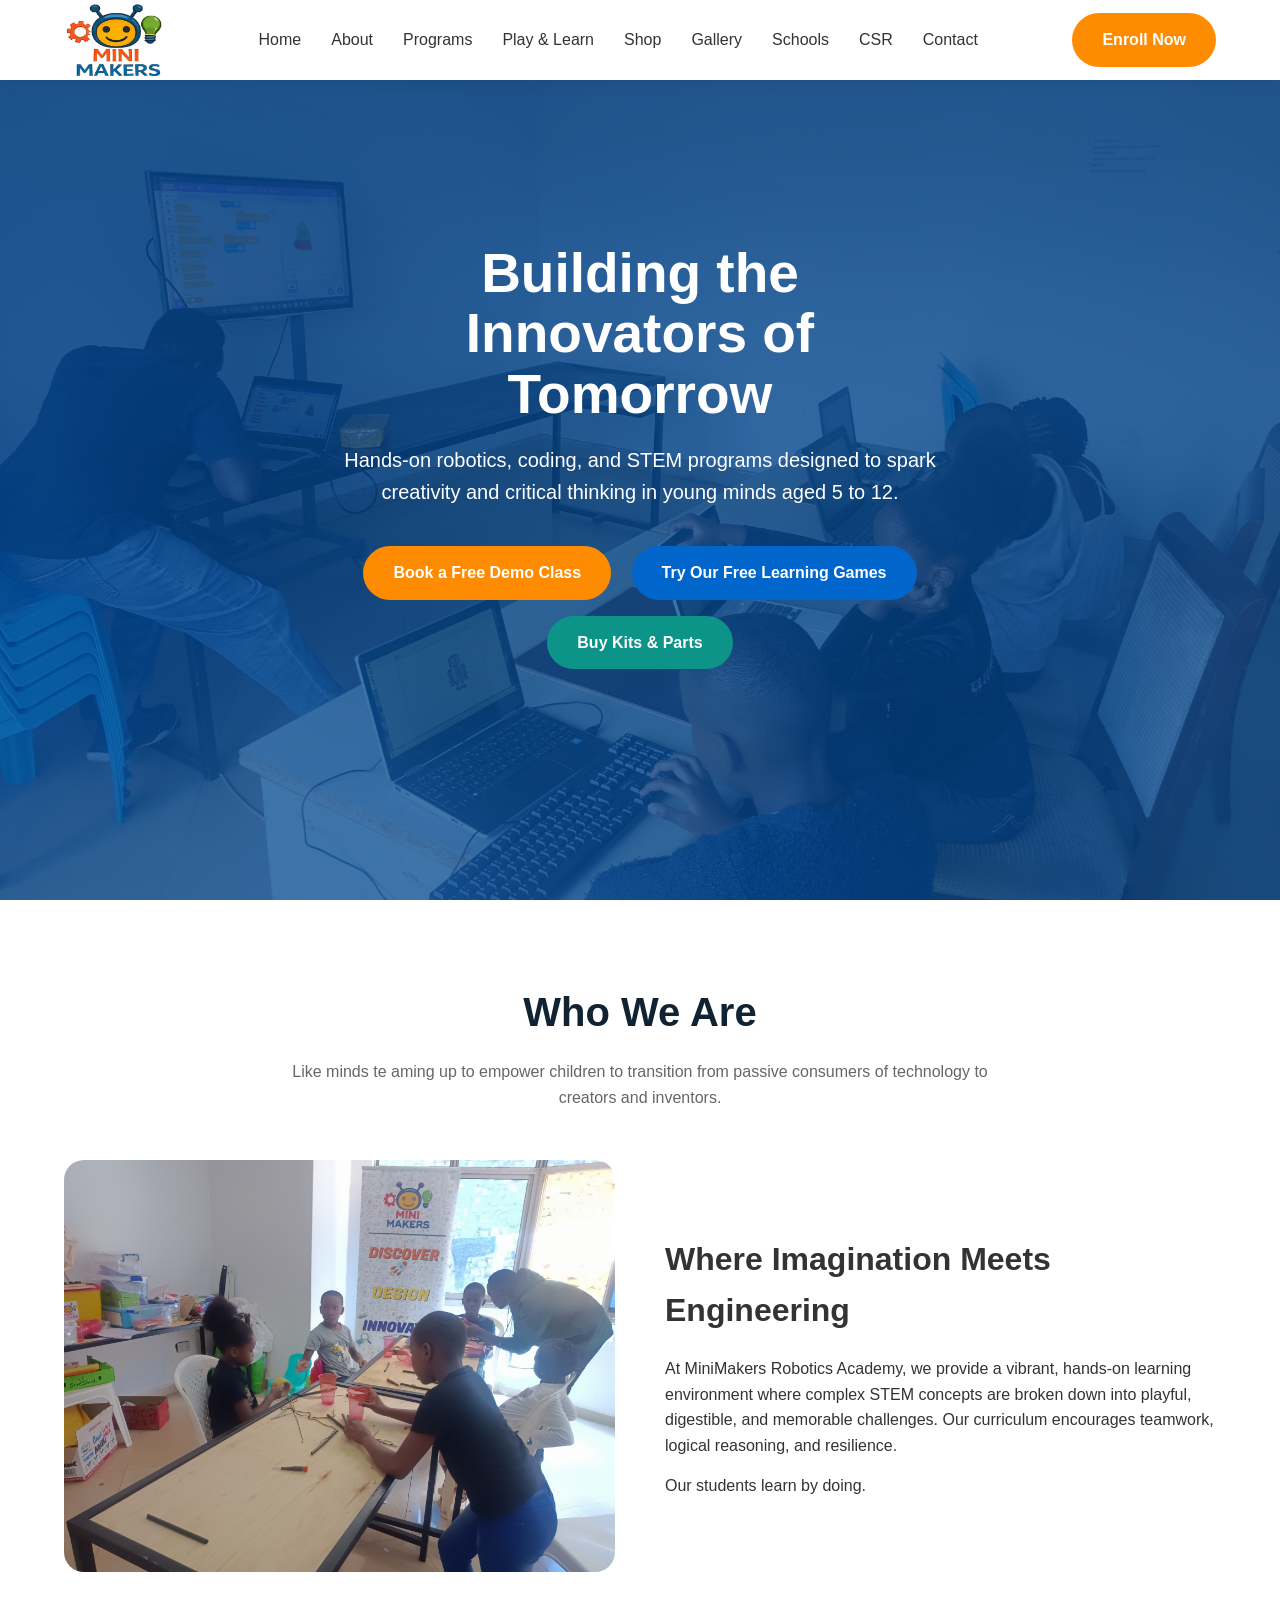
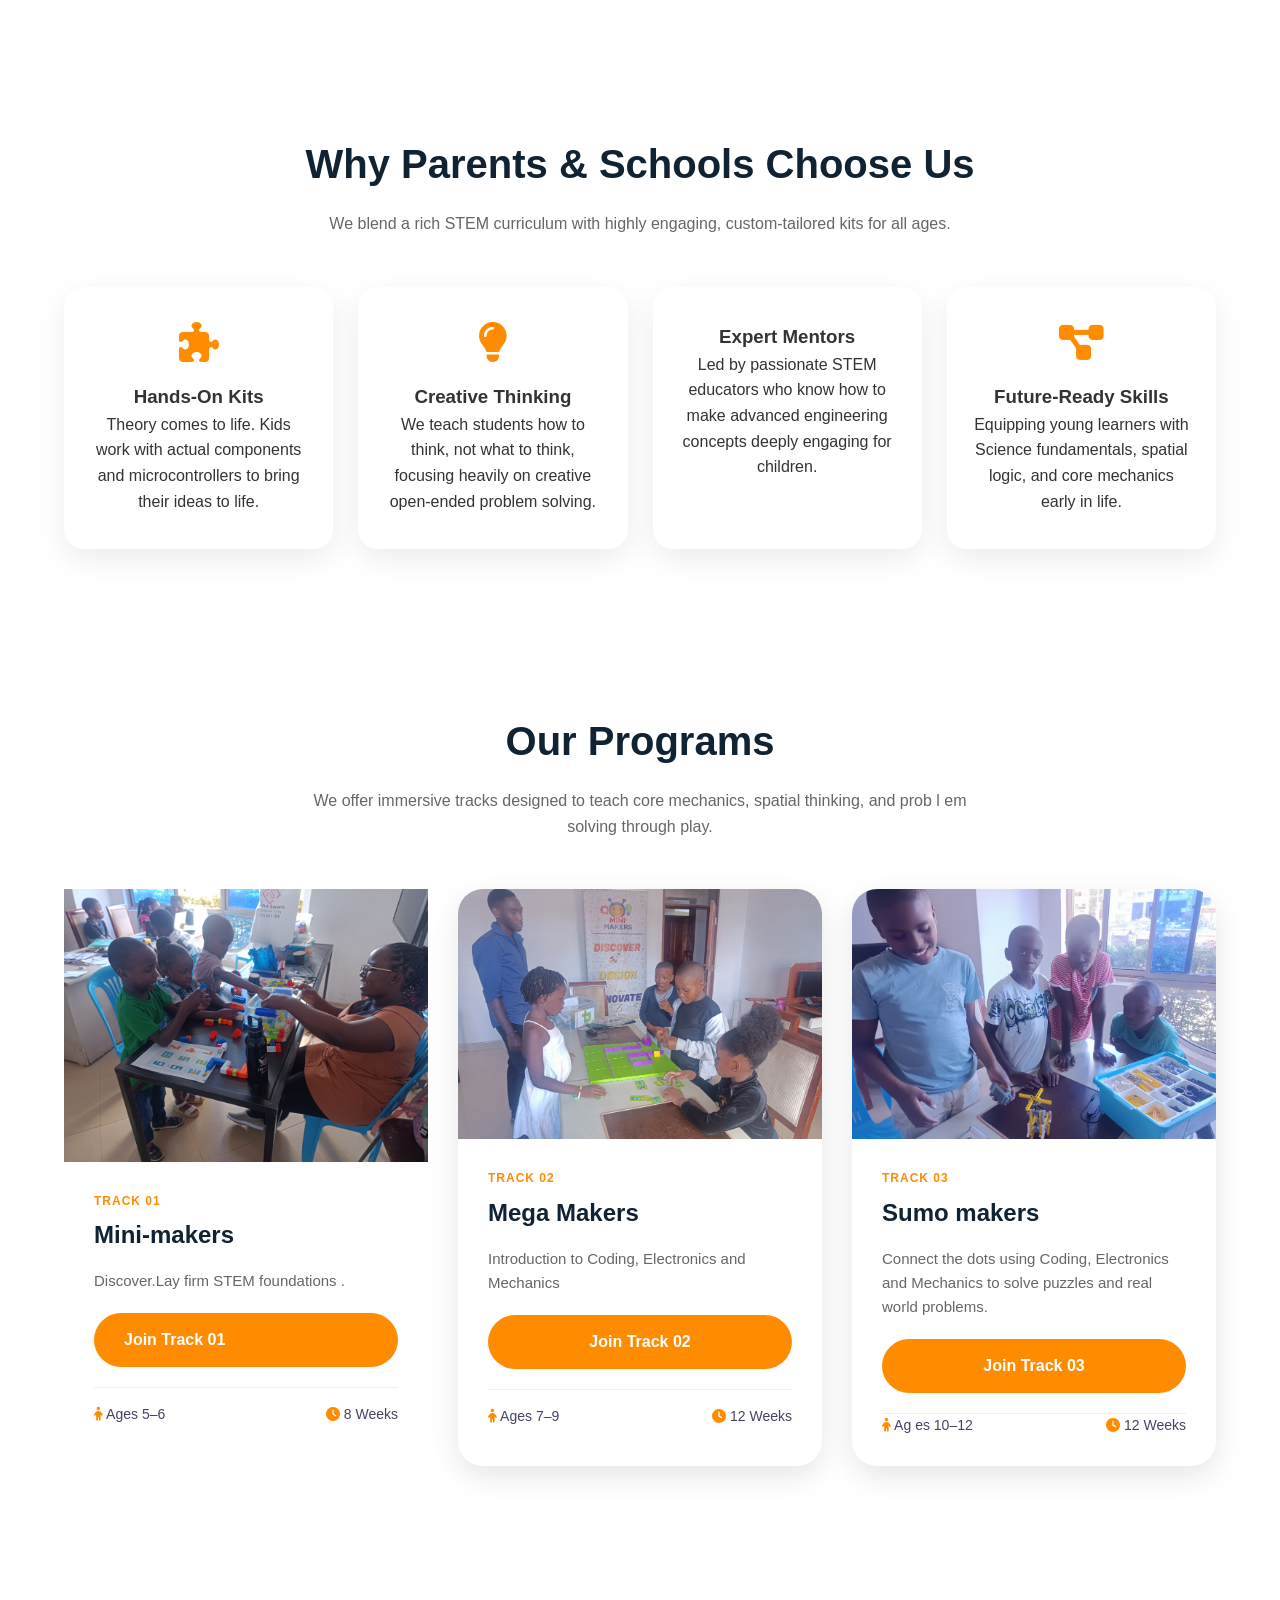
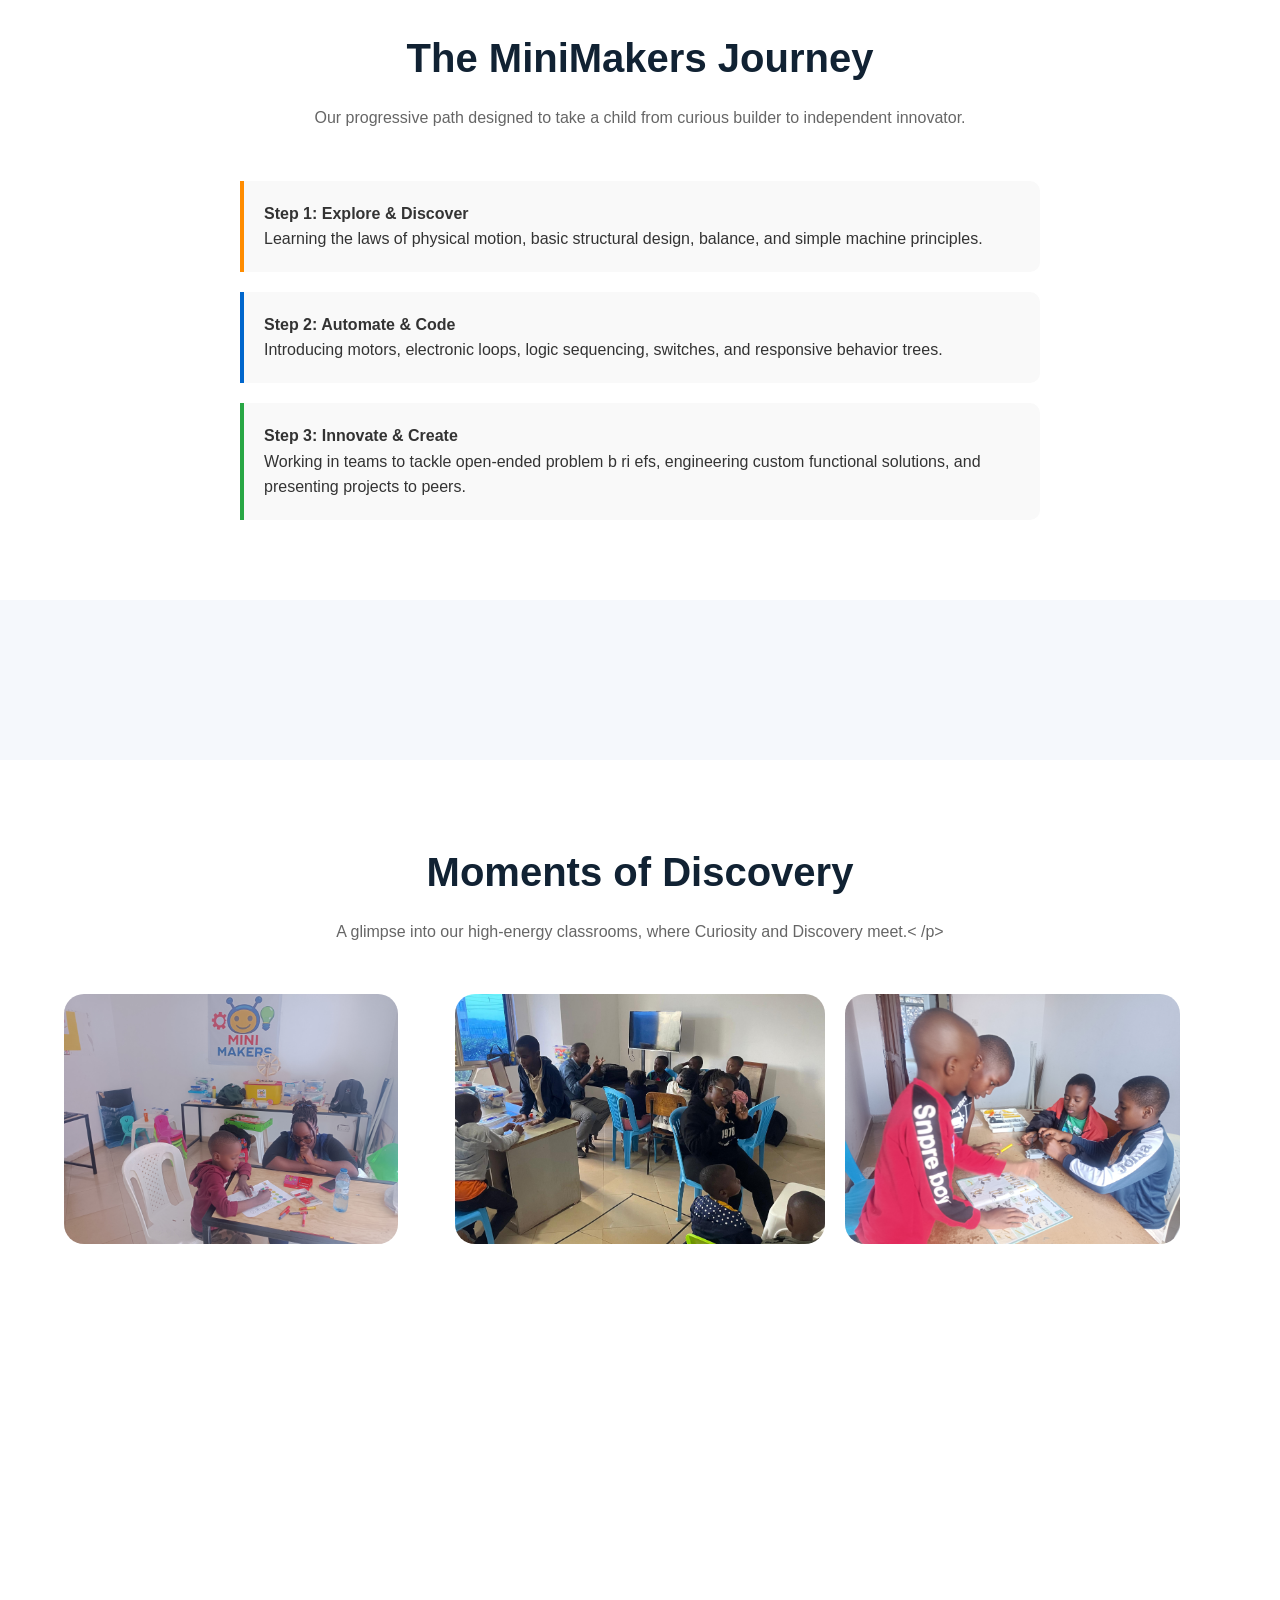
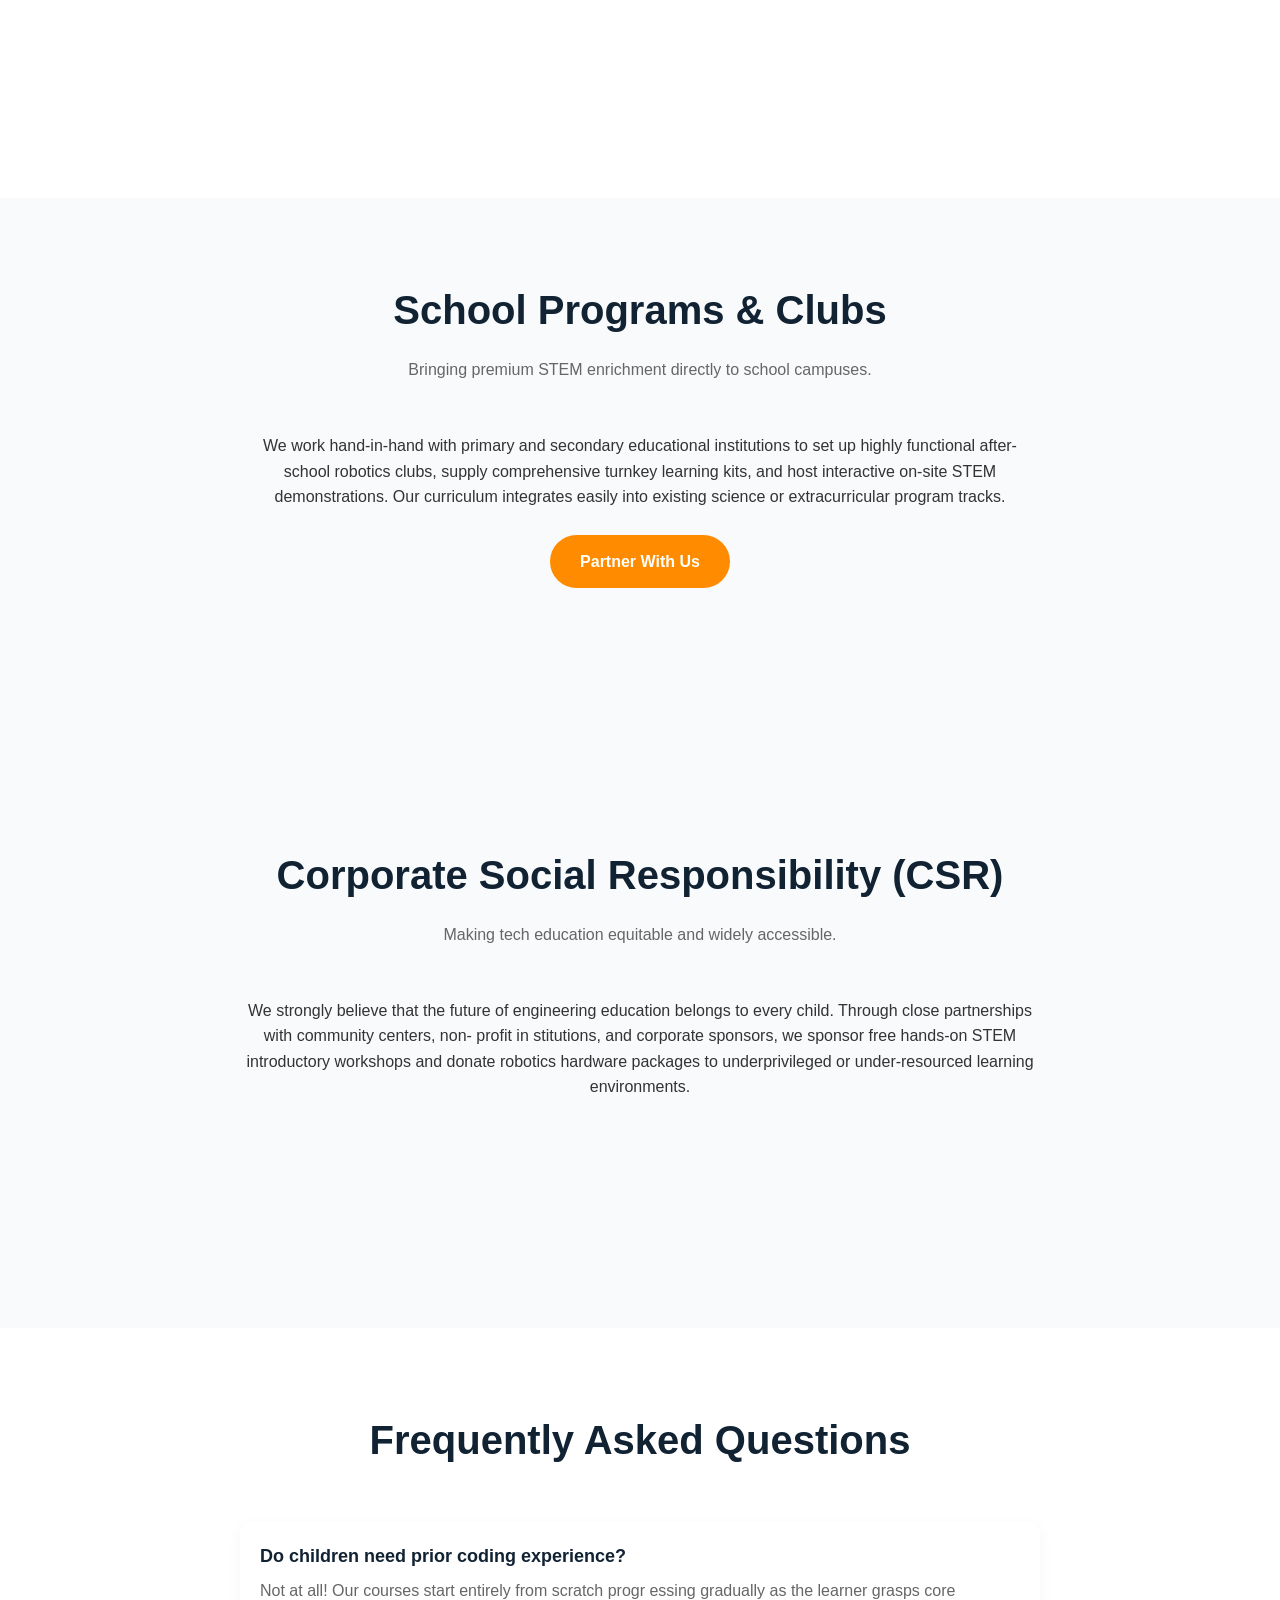
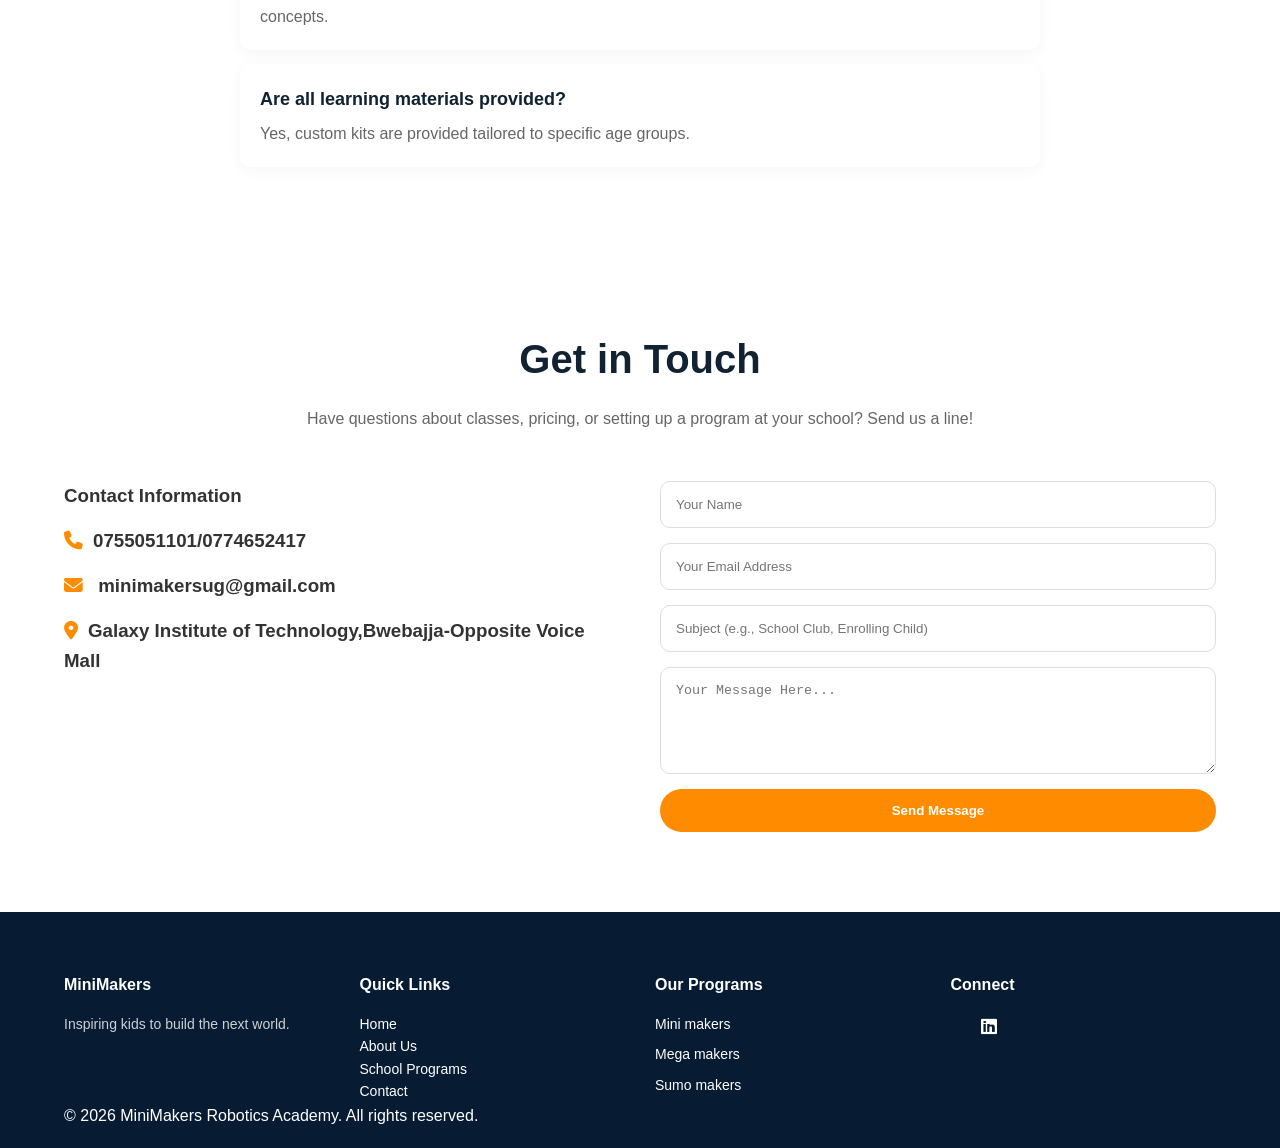
==== commit b2253e04: "Fix HTML formatting and join button text" ====
--- a/index.html
+++ b/index.html
@@ -209,8 +209,7 @@
                     
                     <div class="program-action" style="margin-bottom: 20px;">
                         <a href="#contact" class="btn program-join-btn" data-program="Mini-makers Track (Ages 5-6)" style="width: 100%; text-align: cen
-ter;">Join Tra
-ck 01</a>
+ter;">Join Track 01</a>
                     </div>
 
                     <div class="program-meta" style="border-top: 1px solid #eee; padding-top: 15px; display: flex; justify-content: space-between; font-size: 14px; color: #446;">
@@ -579,4 +578,4 @@
 
 </body>
 
-</html>+</html>
